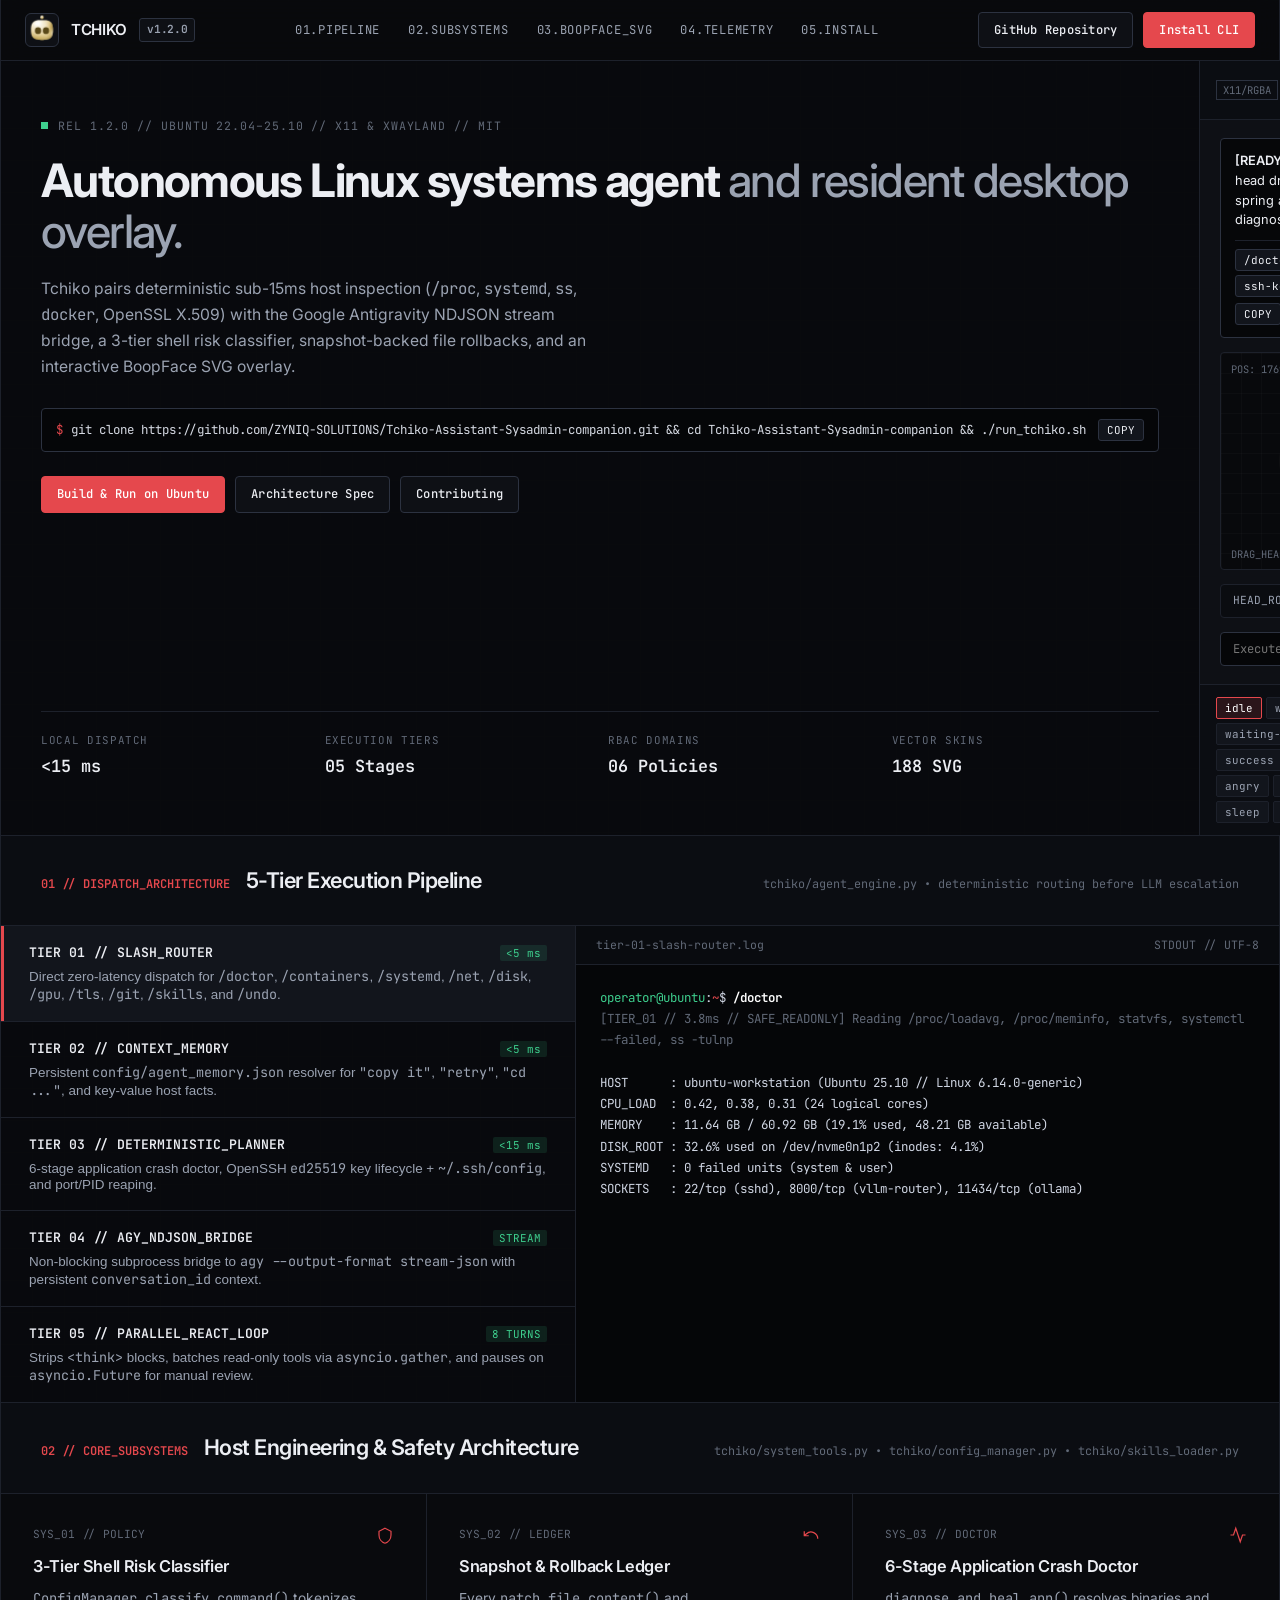
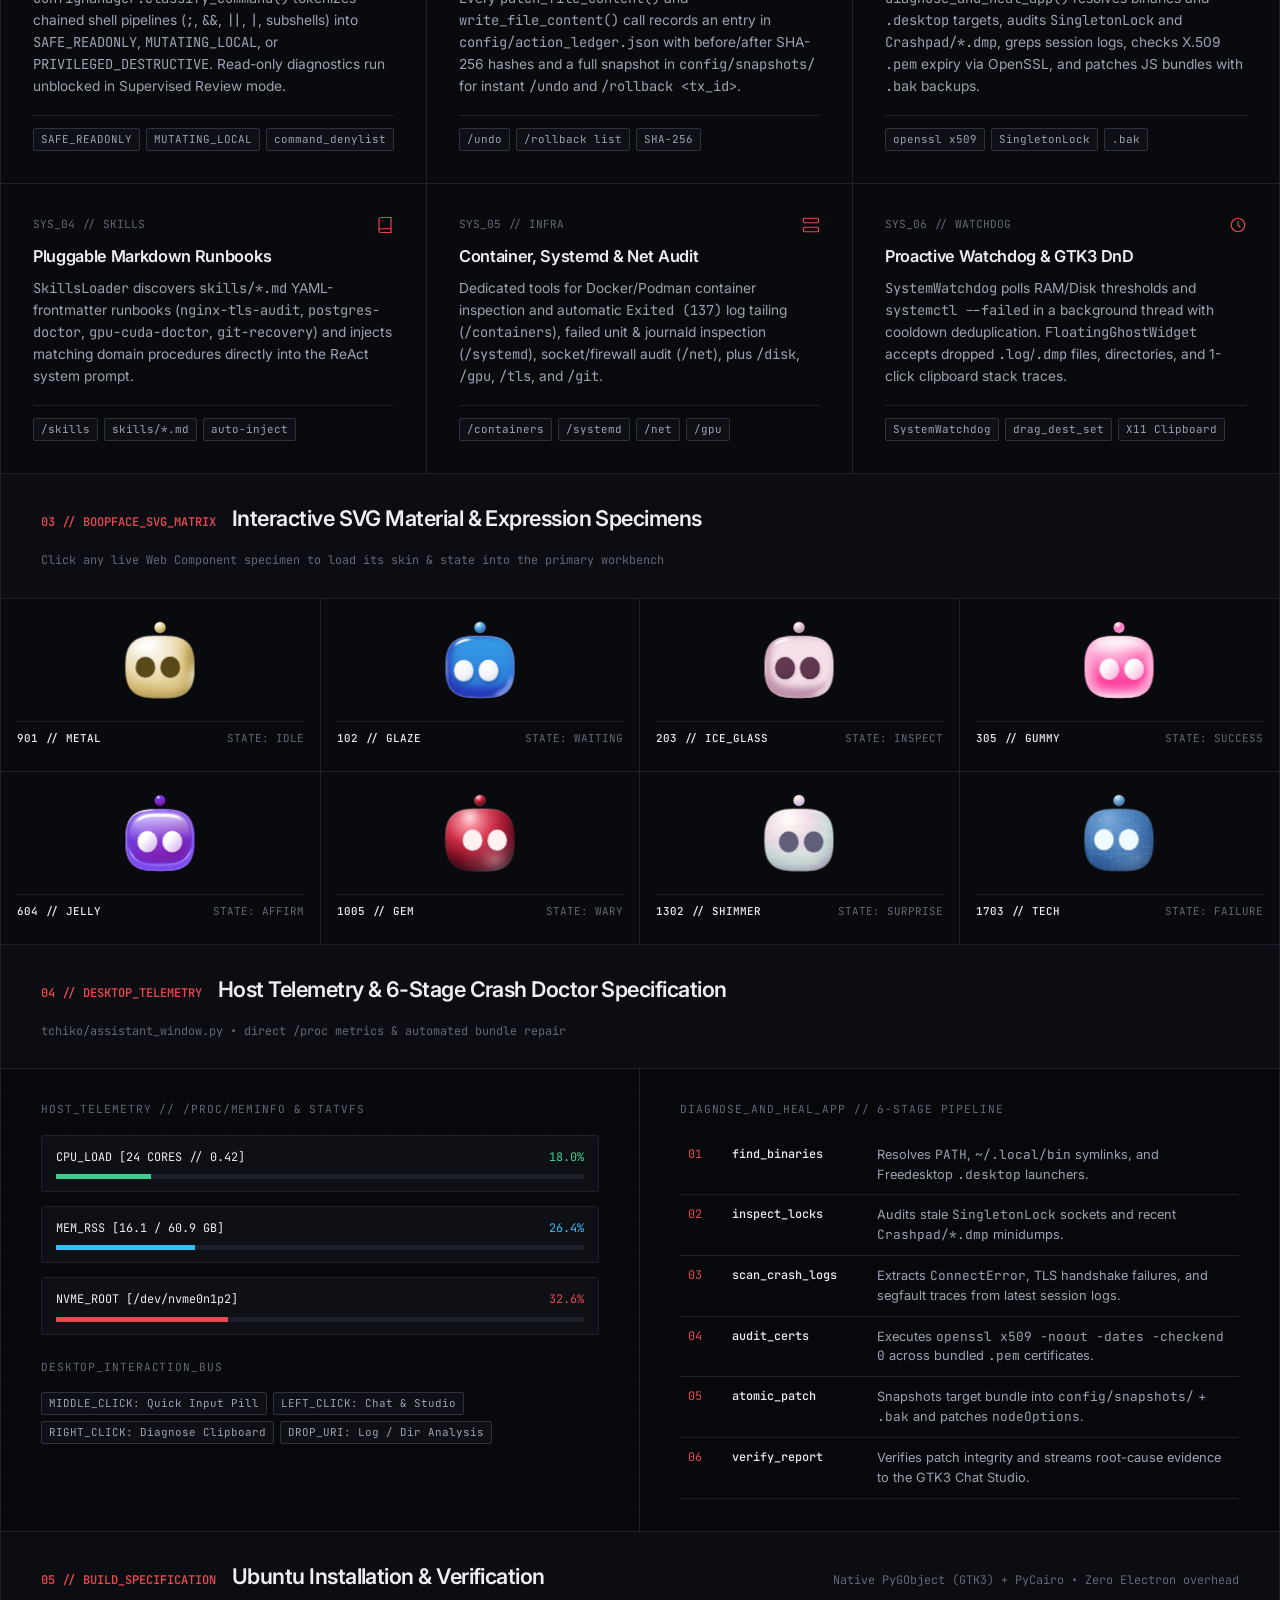
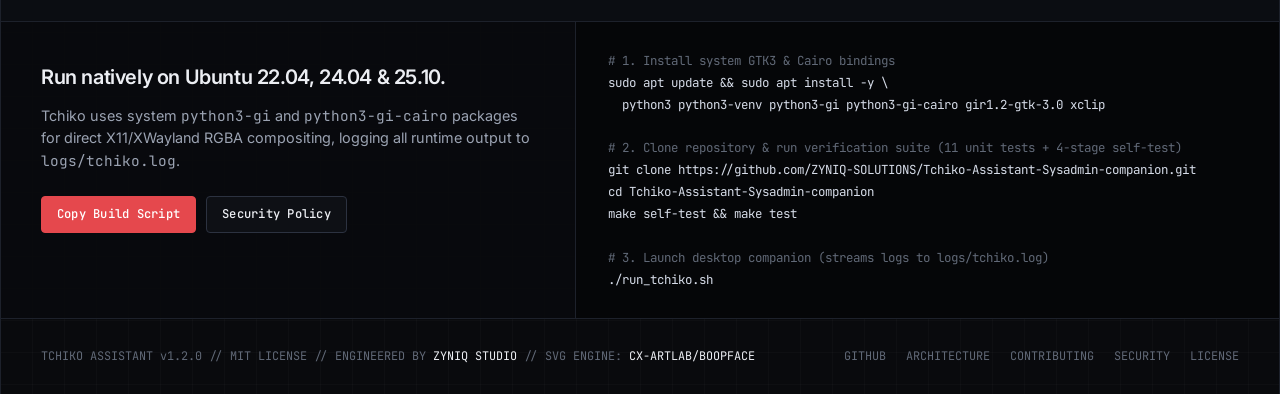
==== landing/index.html @ 4840832d "style(landing): redesign landing page into zero-slop architectural blueprint" ====
<!DOCTYPE html>
<html lang="en">
<head>
  <meta charset="UTF-8" />
  <meta name="viewport" content="width=device-width, initial-scale=1.0" />
  <title>Tchiko Assistant — Autonomous Linux Systems Agent &amp; Desktop Companion</title>
  <meta name="description" content="Open-source Ubuntu systems engineering agent, 5-tier execution engine, 6-step crash doctor, and interactive BoopFace SVG desktop overlay." />
  <meta property="og:title" content="Tchiko Assistant — Linux Systems Agent &amp; Desktop Companion" />
  <meta property="og:description" content="5-Tier dispatch engine, AST shell risk classifier, snapshot rollback ledger, pluggable skills, and 188-skin BoopFace SVG overlay for Ubuntu Linux." />
  <meta property="og:type" content="website" />
  <meta name="theme-color" content="#090a0d" />
  <link rel="icon" type="image/svg+xml" href="assets/tchiko-logo.svg" />
  <link rel="preconnect" href="https://fonts.googleapis.com">
  <link rel="preconnect" href="https://fonts.gstatic.com" crossorigin>
  <link href="https://fonts.googleapis.com/css2?family=Inter:wght@400;500;600;700&family=JetBrains+Mono:wght@400;500;600&display=swap" rel="stylesheet">
  <style>
    :root {
      --bg: #090a0d;
      --panel: #0e1015;
      --panel-alt: #12151c;
      --panel-hover: #161a23;
      --line: #1d212b;
      --line-strong: #2c3240;
      --text: #eceef3;
      --text-dim: #9ba3b2;
      --text-muted: #616977;
      --crimson: #e5484d;
      --crimson-dim: rgba(229, 72, 77, 0.14);
      --green: #3ecf8e;
      --green-dim: rgba(62, 207, 142, 0.12);
      --amber: #f5a524;
      --blue: #38bdf8;
      --sans: 'Inter', -apple-system, BlinkMacSystemFont, 'Segoe UI', sans-serif;
      --mono: 'JetBrains Mono', ui-monospace, SFMono-Regular, Menlo, monospace;
    }

    *, *::before, *::after {
      box-sizing: border-box;
      margin: 0;
      padding: 0;
    }

    html {
      scroll-behavior: smooth;
      background: var(--bg);
      color: var(--text);
      font-family: var(--sans);
      font-size: 16px;
      -webkit-font-smoothing: antialiased;
      -moz-osx-font-smoothing: grayscale;
    }

    body {
      background: var(--bg);
      color: var(--text);
      line-height: 1.55;
      overflow-x: hidden;
      background-image:
        linear-gradient(to right, rgba(255, 255, 255, 0.018) 1px, transparent 1px),
        linear-gradient(to bottom, rgba(255, 255, 255, 0.018) 1px, transparent 1px);
      background-size: 32px 32px;
    }

    a {
      color: inherit;
      text-decoration: none;
    }

    code, pre, .mono {
      font-family: var(--mono);
      font-variant-numeric: tabular-nums;
    }

    /* ── ARCHITECTURAL SHELL ────────────────────────────────────────────── */
    .shell {
      max-width: 1280px;
      margin: 0 auto;
      border-left: 1px solid var(--line);
      border-right: 1px solid var(--line);
      background: rgba(9, 10, 13, 0.88);
    }

    /* ── TOP STATUS & NAVBAR ────────────────────────────────────────────── */
    .topbar {
      position: sticky;
      top: 0;
      z-index: 100;
      background: rgba(9, 10, 13, 0.92);
      backdrop-filter: blur(12px);
      border-bottom: 1px solid var(--line);
    }

    .topbar-inner {
      max-width: 1280px;
      margin: 0 auto;
      height: 60px;
      padding: 0 24px;
      display: flex;
      align-items: center;
      justify-content: space-between;
      border-left: 1px solid var(--line);
      border-right: 1px solid var(--line);
    }

    .brand {
      display: flex;
      align-items: center;
      gap: 12px;
      font-weight: 600;
      font-size: 0.95rem;
      letter-spacing: -0.02em;
    }

    .brand-boop {
      width: 34px;
      height: 34px;
      display: flex;
      align-items: center;
      justify-content: center;
      border: 1px solid var(--line-strong);
      border-radius: 6px;
      background: var(--panel);
    }

    .version-chip {
      font-family: var(--mono);
      font-size: 0.7rem;
      color: var(--text-dim);
      border: 1px solid var(--line-strong);
      background: var(--panel);
      padding: 2px 7px;
      border-radius: 3px;
    }

    .nav-links {
      display: flex;
      align-items: center;
      gap: 28px;
      font-family: var(--mono);
      font-size: 0.76rem;
      color: var(--text-dim);
      text-transform: uppercase;
      letter-spacing: 0.06em;
    }

    .nav-links a:hover {
      color: var(--text);
    }

    .nav-cta {
      display: flex;
      align-items: center;
      gap: 10px;
    }

    .btn {
      display: inline-flex;
      align-items: center;
      justify-content: center;
      gap: 8px;
      padding: 8px 15px;
      border-radius: 4px;
      font-family: var(--mono);
      font-size: 0.76rem;
      font-weight: 500;
      letter-spacing: 0.02em;
      cursor: pointer;
      border: 1px solid var(--line-strong);
      background: var(--panel);
      color: var(--text);
      transition: border-color 0.15s ease, background 0.15s ease;
    }

    .btn:hover {
      background: var(--panel-hover);
      border-color: var(--text-muted);
    }

    .btn-accent {
      background: var(--crimson);
      border-color: var(--crimson);
      color: #ffffff;
    }

    .btn-accent:hover {
      background: #d13d42;
      border-color: #ef5a5f;
    }

    /* ── HERO SPLIT ─────────────────────────────────────────────────────── */
    .hero-split {
      display: grid;
      grid-template-columns: 1.08fr 0.92fr;
      border-bottom: 1px solid var(--line);
    }

    .hero-left {
      padding: 56px 40px;
      border-right: 1px solid var(--line);
      display: flex;
      flex-direction: column;
      justify-content: space-between;
    }

    .meta-line {
      font-family: var(--mono);
      font-size: 0.72rem;
      color: var(--text-muted);
      letter-spacing: 0.08em;
      text-transform: uppercase;
      margin-bottom: 20px;
      display: flex;
      align-items: center;
      gap: 10px;
    }

    .status-dot {
      width: 7px;
      height: 7px;
      background: var(--green);
      display: inline-block;
    }

    .hero-left h1 {
      font-size: clamp(2.1rem, 3.6vw, 3.1rem);
      font-weight: 700;
      line-height: 1.1;
      letter-spacing: -0.035em;
      margin-bottom: 20px;
      color: var(--text);
    }

    .hero-left h1 span {
      color: var(--text-dim);
      font-weight: 500;
    }

    .hero-lead {
      font-size: 0.98rem;
      color: var(--text-dim);
      max-width: 560px;
      line-height: 1.65;
      margin-bottom: 28px;
    }

    .hero-cli-bar {
      display: flex;
      align-items: center;
      justify-content: space-between;
      gap: 12px;
      background: #050608;
      border: 1px solid var(--line-strong);
      border-radius: 4px;
      padding: 10px 14px;
      font-family: var(--mono);
      font-size: 0.78rem;
      color: var(--text);
      margin-bottom: 24px;
    }

    .hero-cli-bar code {
      overflow-x: auto;
      white-space: nowrap;
      color: #d5d9e2;
    }

    .hero-cli-bar .prompt-sign {
      color: var(--crimson);
      margin-right: 8px;
      user-select: none;
    }

    .hero-actions {
      display: flex;
      flex-wrap: wrap;
      gap: 10px;
      margin-bottom: 40px;
    }

    .metrics-strip {
      display: grid;
      grid-template-columns: repeat(4, 1fr);
      border-top: 1px solid var(--line);
      padding-top: 20px;
      gap: 16px;
    }

    .metric-cell small {
      display: block;
      font-family: var(--mono);
      font-size: 0.68rem;
      color: var(--text-muted);
      text-transform: uppercase;
      letter-spacing: 0.06em;
      margin-bottom: 4px;
    }

    .metric-cell strong {
      font-family: var(--mono);
      font-size: 1.05rem;
      font-weight: 600;
      color: var(--text);
    }

    /* ── RIGHT WORKBENCH: BOOPFACE INSTRUMENT ───────────────────────────── */
    .hero-right {
      background: var(--panel);
      display: flex;
      flex-direction: column;
      justify-content: space-between;
    }

    .inst-header {
      display: flex;
      align-items: center;
      justify-content: space-between;
      padding: 11px 16px;
      border-bottom: 1px solid var(--line);
      background: #0b0d12;
      font-family: var(--mono);
      font-size: 0.72rem;
      color: var(--text-dim);
    }

    .inst-header-left {
      display: flex;
      align-items: center;
      gap: 10px;
    }

    .x11-tag {
      padding: 1px 6px;
      border: 1px solid var(--line-strong);
      color: var(--text-muted);
      font-size: 0.66rem;
    }

    .inst-controls-top {
      display: flex;
      gap: 6px;
    }

    .inst-btn {
      font-family: var(--mono);
      font-size: 0.68rem;
      padding: 3px 8px;
      background: var(--panel-alt);
      border: 1px solid var(--line-strong);
      color: var(--text);
      cursor: pointer;
      border-radius: 3px;
    }

    .inst-btn:hover {
      border-color: var(--crimson);
    }

    .workbench-body {
      padding: 18px 20px;
      display: flex;
      flex-direction: column;
      gap: 14px;
    }

    .telemetry-readout {
      background: #060709;
      border: 1px solid var(--line-strong);
      border-radius: 4px;
      padding: 12px 14px;
      font-size: 0.8rem;
      min-height: 76px;
      display: flex;
      flex-direction: column;
      justify-content: space-between;
      gap: 10px;
    }

    .telemetry-readout b {
      color: var(--text);
      font-weight: 600;
    }

    .telemetry-readout code {
      font-size: 0.74rem;
      color: var(--crimson);
      background: rgba(229, 72, 77, 0.1);
      padding: 1px 5px;
      border-radius: 2px;
    }

    .readout-toolbar {
      display: flex;
      flex-wrap: wrap;
      justify-content: space-between;
      align-items: center;
      gap: 6px;
      border-top: 1px solid var(--line);
      padding-top: 8px;
    }

    .readout-presets {
      display: flex;
      flex-wrap: wrap;
      gap: 4px;
    }

    .boop-viewport {
      position: relative;
      height: 218px;
      display: flex;
      flex-direction: column;
      align-items: center;
      justify-content: center;
      border: 1px solid var(--line);
      background:
        linear-gradient(to right, rgba(255,255,255,0.02) 1px, transparent 1px),
        linear-gradient(to bottom, rgba(255,255,255,0.02) 1px, transparent 1px),
        #08090c;
      background-size: 20px 20px;
      border-radius: 4px;
    }

    .viewport-coords {
      position: absolute;
      top: 8px;
      left: 10px;
      font-family: var(--mono);
      font-size: 0.65rem;
      color: var(--text-muted);
    }

    .viewport-hint {
      position: absolute;
      bottom: 7px;
      right: 10px;
      font-family: var(--mono);
      font-size: 0.65rem;
      color: var(--text-muted);
    }

    .param-bar {
      display: grid;
      grid-template-columns: auto 1fr auto;
      align-items: center;
      gap: 12px;
      padding: 7px 12px;
      border: 1px solid var(--line);
      background: #0a0c10;
      border-radius: 4px;
      font-family: var(--mono);
      font-size: 0.7rem;
      color: var(--text-dim);
    }

    .param-bar input[type="range"] {
      width: 100%;
      accent-color: var(--crimson);
      cursor: pointer;
    }

    .prompt-bus {
      display: flex;
      gap: 6px;
    }

    .prompt-bus input {
      flex: 1;
      background: #050608;
      border: 1px solid var(--line-strong);
      border-radius: 4px;
      padding: 8px 12px;
      color: var(--text);
      font-family: var(--mono);
      font-size: 0.76rem;
      outline: none;
    }

    .prompt-bus input:focus {
      border-color: var(--crimson);
    }

    .state-matrix {
      display: flex;
      flex-wrap: wrap;
      gap: 4px;
      padding: 12px 16px;
      border-top: 1px solid var(--line);
      background: #0b0d12;
    }

    .emo-chip {
      font-family: var(--mono);
      font-size: 0.68rem;
      padding: 3px 8px;
      border-radius: 2px;
      background: var(--panel-alt);
      border: 1px solid var(--line);
      color: var(--text-dim);
      cursor: pointer;
    }

    .emo-chip:hover {
      color: var(--text);
      border-color: var(--line-strong);
    }

    .emo-chip.active {
      background: var(--crimson-dim);
      border-color: var(--crimson);
      color: #ffffff;
    }

    /* ── SECTION HEADERS ────────────────────────────────────────────────── */
    .sec-bar {
      display: flex;
      align-items: baseline;
      justify-content: space-between;
      flex-wrap: wrap;
      gap: 16px;
      padding: 28px 40px;
      border-bottom: 1px solid var(--line);
      background: #0b0d12;
    }

    .sec-bar-left {
      display: flex;
      align-items: baseline;
      gap: 16px;
    }

    .sec-index {
      font-family: var(--mono);
      font-size: 0.75rem;
      color: var(--crimson);
      font-weight: 600;
    }

    .sec-bar h2 {
      font-size: 1.35rem;
      font-weight: 600;
      letter-spacing: -0.025em;
    }

    .sec-bar p {
      font-family: var(--mono);
      font-size: 0.74rem;
      color: var(--text-muted);
    }

    /* ── SECTION 01: 5-TIER PIPELINE & REPL ─────────────────────────────── */
    .pipeline-grid {
      display: grid;
      grid-template-columns: 0.9fr 1.1fr;
      border-bottom: 1px solid var(--line);
    }

    .tier-selector {
      border-right: 1px solid var(--line);
      display: flex;
      flex-direction: column;
    }

    .tier-row {
      text-align: left;
      background: transparent;
      border: none;
      border-bottom: 1px solid var(--line);
      padding: 18px 28px;
      cursor: pointer;
      color: var(--text);
      transition: background 0.15s ease;
    }

    .tier-row:last-child {
      border-bottom: none;
    }

    .tier-row:hover {
      background: var(--panel);
    }

    .tier-row.active {
      background: var(--panel-alt);
      box-shadow: inset 3px 0 0 var(--crimson);
    }

    .tier-row-head {
      display: flex;
      align-items: center;
      justify-content: space-between;
      margin-bottom: 6px;
    }

    .tier-row-head strong {
      font-family: var(--mono);
      font-size: 0.82rem;
      font-weight: 600;
    }

    .latency-tag {
      font-family: var(--mono);
      font-size: 0.68rem;
      color: var(--green);
      background: var(--green-dim);
      padding: 1px 6px;
      border-radius: 2px;
    }

    .tier-row p {
      font-size: 0.84rem;
      color: var(--text-dim);
    }

    .repl-pane {
      background: #050608;
      display: flex;
      flex-direction: column;
    }

    .repl-header {
      display: flex;
      align-items: center;
      justify-content: space-between;
      padding: 10px 20px;
      border-bottom: 1px solid var(--line);
      font-family: var(--mono);
      font-size: 0.72rem;
      color: var(--text-muted);
      background: #090b0f;
    }

    .repl-tabs {
      display: flex;
      flex-wrap: wrap;
      gap: 4px;
      padding: 10px 20px;
      border-bottom: 1px solid var(--line);
      background: #07090c;
    }

    .repl-body {
      padding: 22px 24px;
      font-family: var(--mono);
      font-size: 0.78rem;
      line-height: 1.7;
      color: #cfd5e2;
      white-space: pre-wrap;
      overflow-x: auto;
      flex: 1;
    }

    .t-prompt { color: var(--green); }
    .t-cmd { color: #ffffff; font-weight: 600; }
    .t-accent { color: var(--crimson); }
    .t-muted { color: var(--text-muted); }

    /* ── SECTION 02: ARCHITECTURAL SUBSYSTEMS GRID ──────────────────────── */
    .spec-grid {
      display: grid;
      grid-template-columns: repeat(3, 1fr);
      border-bottom: 1px solid var(--line);
    }

    .spec-cell {
      padding: 32px;
      border-right: 1px solid var(--line);
      border-bottom: 1px solid var(--line);
      background: var(--bg);
      display: flex;
      flex-direction: column;
      justify-content: space-between;
      gap: 18px;
    }

    .spec-cell:nth-child(3n) {
      border-right: none;
    }

    .spec-cell:nth-last-child(-n+3) {
      border-bottom: none;
    }

    .spec-cell-top {
      display: flex;
      align-items: center;
      justify-content: space-between;
      font-family: var(--mono);
      font-size: 0.7rem;
      color: var(--text-muted);
    }

    .spec-cell-top svg {
      width: 18px;
      height: 18px;
      stroke: var(--crimson);
      fill: none;
      stroke-width: 1.6;
    }

    .spec-cell h3 {
      font-size: 1.02rem;
      font-weight: 600;
      letter-spacing: -0.02em;
      margin: 10px 0 8px;
      color: var(--text);
    }

    .spec-cell p {
      font-size: 0.86rem;
      color: var(--text-dim);
      line-height: 1.6;
    }

    .spec-meta {
      display: flex;
      flex-wrap: wrap;
      gap: 6px;
      padding-top: 12px;
      border-top: 1px solid var(--line);
    }

    .code-tag {
      font-family: var(--mono);
      font-size: 0.68rem;
      padding: 2px 7px;
      background: var(--panel);
      border: 1px solid var(--line-strong);
      color: var(--text-dim);
      border-radius: 2px;
    }

    /* ── SECTION 03: BOOPFACE SPECIMEN MATRIX ───────────────────────────── */
    .specimen-grid {
      display: grid;
      grid-template-columns: repeat(4, 1fr);
      border-bottom: 1px solid var(--line);
    }

    .specimen-cell {
      padding: 24px 16px;
      border-right: 1px solid var(--line);
      border-bottom: 1px solid var(--line);
      display: flex;
      flex-direction: column;
      align-items: center;
      gap: 10px;
      cursor: pointer;
      background: var(--bg);
      transition: background 0.15s ease;
    }

    .specimen-cell:nth-child(4n) {
      border-right: none;
    }

    .specimen-cell:nth-last-child(-n+4) {
      border-bottom: none;
    }

    .specimen-cell:hover {
      background: var(--panel);
    }

    .specimen-meta {
      width: 100%;
      display: flex;
      justify-content: space-between;
      font-family: var(--mono);
      font-size: 0.68rem;
      color: var(--text-muted);
      border-top: 1px solid var(--line);
      padding-top: 8px;
    }

    .specimen-meta strong {
      color: var(--text);
      font-weight: 500;
    }

    /* ── SECTION 04: GTK3 STUDIO & 6-STAGE CRASH DOCTOR ─────────────────── */
    .studio-split {
      display: grid;
      grid-template-columns: 1fr 1fr;
      border-bottom: 1px solid var(--line);
    }

    .studio-pane {
      padding: 32px 40px;
      border-right: 1px solid var(--line);
    }

    .studio-pane:last-child {
      border-right: none;
      background: #07080b;
    }

    .pane-label {
      font-family: var(--mono);
      font-size: 0.7rem;
      text-transform: uppercase;
      letter-spacing: 0.08em;
      color: var(--text-muted);
      margin-bottom: 16px;
      display: block;
    }

    .telemetry-bars {
      display: flex;
      flex-direction: column;
      gap: 14px;
      margin-bottom: 24px;
    }

    .t-bar-row {
      background: var(--panel);
      border: 1px solid var(--line);
      padding: 12px 14px;
      border-radius: 3px;
    }

    .t-bar-head {
      display: flex;
      justify-content: space-between;
      font-family: var(--mono);
      font-size: 0.74rem;
      margin-bottom: 8px;
    }

    .t-bar-track {
      height: 5px;
      background: #1a1e28;
      overflow: hidden;
    }

    .t-bar-fill {
      height: 100%;
    }

    .doctor-table {
      width: 100%;
      border-collapse: collapse;
      font-family: var(--mono);
      font-size: 0.74rem;
    }

    .doctor-table tr {
      border-bottom: 1px solid var(--line);
    }

    .doctor-table td {
      padding: 10px 8px;
      vertical-align: top;
    }

    .doctor-table td:first-child {
      color: var(--crimson);
      width: 44px;
    }

    .doctor-table td:nth-child(2) {
      color: var(--text);
      font-weight: 500;
      width: 145px;
    }

    .doctor-table td:nth-child(3) {
      color: var(--text-dim);
      font-family: var(--sans);
      font-size: 0.8rem;
    }

    /* ── SECTION 05: BUILD & DEPLOYMENT ─────────────────────────────────── */
    .deploy-split {
      display: grid;
      grid-template-columns: 0.9fr 1.1fr;
      border-bottom: 1px solid var(--line);
    }

    .deploy-info {
      padding: 40px;
      border-right: 1px solid var(--line);
    }

    .deploy-info h3 {
      font-size: 1.25rem;
      font-weight: 600;
      letter-spacing: -0.02em;
      margin-bottom: 12px;
    }

    .deploy-info p {
      font-size: 0.9rem;
      color: var(--text-dim);
      margin-bottom: 24px;
    }

    .deploy-code {
      background: #050608;
      padding: 28px 32px;
      font-family: var(--mono);
      font-size: 0.78rem;
      line-height: 1.75;
      color: #d6dce8;
      overflow-x: auto;
    }

    /* ── FOOTER ─────────────────────────────────────────────────────────── */
    footer {
      max-width: 1280px;
      margin: 0 auto;
      padding: 28px 40px;
      border-left: 1px solid var(--line);
      border-right: 1px solid var(--line);
      display: flex;
      flex-wrap: wrap;
      align-items: center;
      justify-content: space-between;
      gap: 16px;
      font-family: var(--mono);
      font-size: 0.74rem;
      color: var(--text-muted);
    }

    .footer-links {
      display: flex;
      flex-wrap: wrap;
      gap: 20px;
    }

    .footer-links a:hover {
      color: var(--text);
    }

    @media (max-width: 980px) {
      .hero-split,
      .pipeline-grid,
      .studio-split,
      .deploy-split {
        grid-template-columns: 1fr;
      }
      .hero-left,
      .tier-selector,
      .studio-pane,
      .deploy-info {
        border-right: none;
        border-bottom: 1px solid var(--line);
      }
      .spec-grid {
        grid-template-columns: 1fr;
      }
      .spec-cell {
        border-right: none;
      }
      .specimen-grid {
        grid-template-columns: repeat(2, 1fr);
      }
      .nav-links {
        display: none;
      }
    }
  </style>
</head>
<body>
  <!-- TOPBAR -->
  <header class="topbar">
    <div class="topbar-inner">
      <a href="#top" class="brand">
        <span class="brand-boop">
          <boop-face size="28" color="#131620" skin="901" motion="reduce" press-squeeze="false" antenna-drag="false"></boop-face>
        </span>
        <span>TCHIKO</span>
        <span class="version-chip">v1.2.0</span>
      </a>

      <nav class="nav-links" aria-label="Primary">
        <a href="#pipeline">01.Pipeline</a>
        <a href="#subsystems">02.Subsystems</a>
        <a href="#specimens">03.BoopFace_SVG</a>
        <a href="#studio">04.Telemetry</a>
        <a href="#deploy">05.Install</a>
      </nav>

      <div class="nav-cta">
        <a href="https://github.com/ZYNIQ-SOLUTIONS/Tchiko-Assistant-Sysadmin-companion" target="_blank" rel="noopener noreferrer" class="btn">
          GitHub Repository
        </a>
        <a href="#deploy" class="btn btn-accent">Install CLI</a>
      </div>
    </div>
  </header>

  <main class="shell" id="top">
    <!-- HERO -->
    <section class="hero-split">
      <div class="hero-left">
        <div>
          <div class="meta-line">
            <span class="status-dot"></span>
            <span>REL 1.2.0 // UBUNTU 22.04–25.10 // X11 &amp; XWAYLAND // MIT</span>
          </div>

          <h1>
            Autonomous Linux systems agent <span>and resident desktop overlay.</span>
          </h1>

          <p class="hero-lead">
            Tchiko pairs deterministic sub-15ms host inspection (<code>/proc</code>, <code>systemd</code>, <code>ss</code>, <code>docker</code>, OpenSSL X.509) with the Google Antigravity NDJSON stream bridge, a 3-tier shell risk classifier, snapshot-backed file rollbacks, and an interactive BoopFace SVG overlay.
          </p>

          <div class="hero-cli-bar">
            <code><span class="prompt-sign">$</span>git clone https://github.com/ZYNIQ-SOLUTIONS/Tchiko-Assistant-Sysadmin-companion.git &amp;&amp; cd Tchiko-Assistant-Sysadmin-companion &amp;&amp; ./run_tchiko.sh</code>
            <button type="button" class="inst-btn" onclick="copyCli(this)">COPY</button>
          </div>

          <div class="hero-actions">
            <a href="#deploy" class="btn btn-accent">Build &amp; Run on Ubuntu</a>
            <a href="https://github.com/ZYNIQ-SOLUTIONS/Tchiko-Assistant-Sysadmin-companion/blob/main/docs/ARCHITECTURE.md" target="_blank" rel="noopener noreferrer" class="btn">
              Architecture Spec
            </a>
            <a href="https://github.com/ZYNIQ-SOLUTIONS/Tchiko-Assistant-Sysadmin-companion/blob/main/CONTRIBUTING.md" target="_blank" rel="noopener noreferrer" class="btn">
              Contributing
            </a>
          </div>
        </div>

        <div class="metrics-strip">
          <div class="metric-cell">
            <small>Local Dispatch</small>
            <strong>&lt;15 ms</strong>
          </div>
          <div class="metric-cell">
            <small>Execution Tiers</small>
            <strong>05 Stages</strong>
          </div>
          <div class="metric-cell">
            <small>RBAC Domains</small>
            <strong>06 Policies</strong>
          </div>
          <div class="metric-cell">
            <small>Vector Skins</small>
            <strong>188 SVG</strong>
          </div>
        </div>
      </div>

      <!-- INTERACTIVE BOOPFACE WORKBENCH -->
      <div class="hero-right" id="stage-board">
        <div class="inst-header">
          <div class="inst-header-left">
            <span class="x11-tag">X11/RGBA</span>
            <span id="skin-label">SKIN: 901 [METAL]</span>
          </div>
          <div class="inst-controls-top">
            <button type="button" class="inst-btn" onclick="cycleSkin()">NEXT_SKIN</button>
            <button type="button" class="inst-btn" onclick="randomSkin()">RND [188]</button>
          </div>
        </div>

        <div class="workbench-body">
          <div class="telemetry-readout" aria-live="polite">
            <div id="bubble-text">
              <b>[READY]</b> Pointer-tracking eyes, elastic head drag, center press-squeeze, and spring antenna active. Select a diagnostic preset below.
            </div>
            <div class="readout-toolbar">
              <div class="readout-presets">
                <button type="button" class="inst-btn" onclick="simulatePrompt('sysinfo')">/doctor</button>
                <button type="button" class="inst-btn" onclick="simulatePrompt('containers')">/containers</button>
                <button type="button" class="inst-btn" onclick="simulatePrompt('skills')">/skills</button>
                <button type="button" class="inst-btn" onclick="simulatePrompt('ssh')">ssh-keygen</button>
                <button type="button" class="inst-btn" onclick="simulatePrompt('blocked')">rm -rf [DENY]</button>
              </div>
              <div class="readout-presets">
                <button type="button" class="inst-btn" id="copy-btn" onclick="copyBubble()">COPY</button>
                <button type="button" class="inst-btn" onclick="resetBubble()">CLR</button>
              </div>
            </div>
          </div>

          <div class="boop-viewport">
            <span class="viewport-coords">POS: 1769,488 // 28.0 FPS</span>
            <boop-face
              id="tchiko-boop"
              size="185"
              color="#131620"
              skin="901"
              auto-sleep="45000"
              wake-on="activity"
              motion="full">
              <img src="assets/tchiko-logo.svg" alt="Tchiko BoopFace Avatar" style="width:185px;height:185px;display:block;" />
            </boop-face>
            <span class="viewport-hint">DRAG_HEAD // HOLD_SQUEEZE // PULL_ANTENNA</span>
          </div>

          <div class="param-bar">
            <span>HEAD_ROUNDNESS</span>
            <input type="range" id="roundness-slider" min="0" max="100" value="50" aria-label="Head Roundness" />
            <span id="roundness-val">050</span>
          </div>

          <div class="prompt-bus" id="quick-pill">
            <input
              type="text"
              id="quick-entry"
              placeholder="Execute slash command or prompt (e.g. /doctor, /containers, /skills)..."
              aria-label="Prompt input"
            />
            <button type="button" class="btn btn-accent" onclick="sendQuickPrompt()">EXEC</button>
          </div>
        </div>

        <div class="state-matrix" role="group" aria-label="BoopFace state triggers">
          <button type="button" class="emo-chip active" data-emo="idle" onclick="setBoopAction('idle', this)">idle</button>
          <button type="button" class="emo-chip" data-emo="waiting-spin" onclick="setBoopAction('waiting-spin', this)">waiting-spin</button>
          <button type="button" class="emo-chip" data-emo="waiting-wrap" onclick="setBoopAction('waiting-wrap', this)">waiting-wrap</button>
          <button type="button" class="emo-chip" data-emo="waiting-wave" onclick="setBoopAction('waiting-wave', this)">waiting-wave</button>
          <button type="button" class="emo-chip" data-emo="input" onclick="setBoopAction('input', this)">input</button>
          <button type="button" class="emo-chip" data-emo="affirm" onclick="setBoopAction('affirm', this)">affirm</button>
          <button type="button" class="emo-chip" data-emo="success" onclick="setBoopAction('success', this)">success</button>
          <button type="button" class="emo-chip" data-emo="failure" onclick="setBoopAction('failure', this)">failure</button>
          <button type="button" class="emo-chip" data-emo="wary" onclick="setBoopAction('wary', this)">wary</button>
          <button type="button" class="emo-chip" data-emo="inspect" onclick="setBoopAction('inspect', this)">inspect</button>
          <button type="button" class="emo-chip" data-emo="angry" onclick="setBoopAction('angry', this)">angry</button>
          <button type="button" class="emo-chip" data-emo="refuse" onclick="setBoopAction('refuse', this)">refuse</button>
          <button type="button" class="emo-chip" data-emo="surprise" onclick="setBoopAction('surprise', this)">surprise</button>
          <button type="button" class="emo-chip" data-emo="random" onclick="setBoopAction('random', this)">random</button>
          <button type="button" class="emo-chip" data-emo="sleep" onclick="setBoopAction('sleep', this)">sleep</button>
          <button type="button" class="emo-chip" data-emo="wake" onclick="setBoopAction('wake', this)">wake</button>
        </div>
      </div>
    </section>

    <!-- SECTION 01: 5-TIER EXECUTION PIPELINE -->
    <div class="sec-bar" id="pipeline">
      <div class="sec-bar-left">
        <span class="sec-index">01 // DISPATCH_ARCHITECTURE</span>
        <h2>5-Tier Execution Pipeline</h2>
      </div>
      <p>tchiko/agent_engine.py • deterministic routing before LLM escalation</p>
    </div>

    <section class="pipeline-grid">
      <div class="tier-selector" role="tablist" aria-label="Execution tiers">
        <button type="button" class="tier-row active" onclick="selectTier(this, 'tier1')">
          <div class="tier-row-head">
            <strong>TIER 01 // SLASH_ROUTER</strong>
            <span class="latency-tag">&lt;5 ms</span>
          </div>
          <p>Direct zero-latency dispatch for <code>/doctor</code>, <code>/containers</code>, <code>/systemd</code>, <code>/net</code>, <code>/disk</code>, <code>/gpu</code>, <code>/tls</code>, <code>/git</code>, <code>/skills</code>, and <code>/undo</code>.</p>
        </button>

        <button type="button" class="tier-row" onclick="selectTier(this, 'tier2')">
          <div class="tier-row-head">
            <strong>TIER 02 // CONTEXT_MEMORY</strong>
            <span class="latency-tag">&lt;5 ms</span>
          </div>
          <p>Persistent <code>config/agent_memory.json</code> resolver for <code>"copy it"</code>, <code>"retry"</code>, <code>"cd ..."</code>, and key-value host facts.</p>
        </button>

        <button type="button" class="tier-row" onclick="selectTier(this, 'tier3')">
          <div class="tier-row-head">
            <strong>TIER 03 // DETERMINISTIC_PLANNER</strong>
            <span class="latency-tag">&lt;15 ms</span>
          </div>
          <p>6-stage application crash doctor, OpenSSH <code>ed25519</code> key lifecycle + <code>~/.ssh/config</code>, and port/PID reaping.</p>
        </button>

        <button type="button" class="tier-row" onclick="selectTier(this, 'tier4')">
          <div class="tier-row-head">
            <strong>TIER 04 // AGY_NDJSON_BRIDGE</strong>
            <span class="latency-tag">STREAM</span>
          </div>
          <p>Non-blocking subprocess bridge to <code>agy --output-format stream-json</code> with persistent <code>conversation_id</code> context.</p>
        </button>

        <button type="button" class="tier-row" onclick="selectTier(this, 'tier5')">
          <div class="tier-row-head">
            <strong>TIER 05 // PARALLEL_REACT_LOOP</strong>
            <span class="latency-tag">8 TURNS</span>
          </div>
          <p>Strips <code>&lt;think&gt;</code> blocks, batches read-only tools via <code>asyncio.gather</code>, and pauses on <code>asyncio.Future</code> for manual review.</p>
        </button>
      </div>

      <div class="repl-pane">
        <div class="repl-header">
          <span id="term-title">tier-01-slash-router.log</span>
          <span>STDOUT // UTF-8</span>
        </div>
        <div class="repl-body" id="term-output"></div>
      </div>
    </section>

    <!-- SECTION 02: SUBSYSTEM SPECIFICATIONS -->
    <div class="sec-bar" id="subsystems">
      <div class="sec-bar-left">
        <span class="sec-index">02 // CORE_SUBSYSTEMS</span>
        <h2>Host Engineering &amp; Safety Architecture</h2>
      </div>
      <p>tchiko/system_tools.py • tchiko/config_manager.py • tchiko/skills_loader.py</p>
    </div>

    <section class="spec-grid">
      <article class="spec-cell">
        <div>
          <div class="spec-cell-top">
            <span>SYS_01 // POLICY</span>
            <svg viewBox="0 0 24 24" aria-hidden="true"><path d="M12 3l8 4v5c0 5.25-3.4 9.74-8 11-4.6-1.26-8-5.75-8-11V7l8-4z"/></svg>
          </div>
          <h3>3-Tier Shell Risk Classifier</h3>
          <p>
            <code>ConfigManager.classify_command()</code> tokenizes chained shell pipelines (<code>;</code>, <code>&amp;&amp;</code>, <code>||</code>, <code>|</code>, subshells) into <code>SAFE_READONLY</code>, <code>MUTATING_LOCAL</code>, or <code>PRIVILEGED_DESTRUCTIVE</code>. Read-only diagnostics run unblocked in Supervised Review mode.
          </p>
        </div>
        <div class="spec-meta">
          <span class="code-tag">SAFE_READONLY</span>
          <span class="code-tag">MUTATING_LOCAL</span>
          <span class="code-tag">command_denylist</span>
        </div>
      </article>

      <article class="spec-cell">
        <div>
          <div class="spec-cell-top">
            <span>SYS_02 // LEDGER</span>
            <svg viewBox="0 0 24 24" aria-hidden="true"><path d="M3 7v6h6M21 17a9 9 0 00-15-6.7L3 13"/></svg>
          </div>
          <h3>Snapshot &amp; Rollback Ledger</h3>
          <p>
            Every <code>patch_file_content()</code> and <code>write_file_content()</code> call records an entry in <code>config/action_ledger.json</code> with before/after SHA-256 hashes and a full snapshot in <code>config/snapshots/</code> for instant <code>/undo</code> and <code>/rollback &lt;tx_id&gt;</code>.
          </p>
        </div>
        <div class="spec-meta">
          <span class="code-tag">/undo</span>
          <span class="code-tag">/rollback list</span>
          <span class="code-tag">SHA-256</span>
        </div>
      </article>

      <article class="spec-cell">
        <div>
          <div class="spec-cell-top">
            <span>SYS_03 // DOCTOR</span>
            <svg viewBox="0 0 24 24" aria-hidden="true"><path d="M22 12h-4l-3 9L9 3l-3 9H2"/></svg>
          </div>
          <h3>6-Stage Application Crash Doctor</h3>
          <p>
            <code>diagnose_and_heal_app()</code> resolves binaries and <code>.desktop</code> targets, audits <code>SingletonLock</code> and <code>Crashpad/*.dmp</code>, greps session logs, checks X.509 <code>.pem</code> expiry via OpenSSL, and patches JS bundles with <code>.bak</code> backups.
          </p>
        </div>
        <div class="spec-meta">
          <span class="code-tag">openssl x509</span>
          <span class="code-tag">SingletonLock</span>
          <span class="code-tag">.bak</span>
        </div>
      </article>

      <article class="spec-cell">
        <div>
          <div class="spec-cell-top">
            <span>SYS_04 // SKILLS</span>
            <svg viewBox="0 0 24 24" aria-hidden="true"><path d="M4 19.5A2.5 2.5 0 016.5 17H20M6.5 2H20v20H6.5A2.5 2.5 0 014 19.5v-15A2.5 2.5 0 016.5 2z"/></svg>
          </div>
          <h3>Pluggable Markdown Runbooks</h3>
          <p>
            <code>SkillsLoader</code> discovers <code>skills/*.md</code> YAML-frontmatter runbooks (<code>nginx-tls-audit</code>, <code>postgres-doctor</code>, <code>gpu-cuda-doctor</code>, <code>git-recovery</code>) and injects matching domain procedures directly into the ReAct system prompt.
          </p>
        </div>
        <div class="spec-meta">
          <span class="code-tag">/skills</span>
          <span class="code-tag">skills/*.md</span>
          <span class="code-tag">auto-inject</span>
        </div>
      </article>

      <article class="spec-cell">
        <div>
          <div class="spec-cell-top">
            <span>SYS_05 // INFRA</span>
            <svg viewBox="0 0 24 24" aria-hidden="true"><rect x="2" y="3" width="20" height="6" rx="1"/><rect x="2" y="15" width="20" height="6" rx="1"/><path d="M6 6h.01M6 18h.01"/></svg>
          </div>
          <h3>Container, Systemd &amp; Net Audit</h3>
          <p>
            Dedicated tools for Docker/Podman container inspection and automatic <code>Exited (137)</code> log tailing (<code>/containers</code>), failed unit &amp; journald inspection (<code>/systemd</code>), socket/firewall audit (<code>/net</code>), plus <code>/disk</code>, <code>/gpu</code>, <code>/tls</code>, and <code>/git</code>.
          </p>
        </div>
        <div class="spec-meta">
          <span class="code-tag">/containers</span>
          <span class="code-tag">/systemd</span>
          <span class="code-tag">/net</span>
          <span class="code-tag">/gpu</span>
        </div>
      </article>

      <article class="spec-cell">
        <div>
          <div class="spec-cell-top">
            <span>SYS_06 // WATCHDOG</span>
            <svg viewBox="0 0 24 24" aria-hidden="true"><circle cx="12" cy="12" r="9"/><path d="M12 7v5l3 3"/></svg>
          </div>
          <h3>Proactive Watchdog &amp; GTK3 DnD</h3>
          <p>
            <code>SystemWatchdog</code> polls RAM/Disk thresholds and <code>systemctl --failed</code> in a background thread with cooldown deduplication. <code>FloatingGhostWidget</code> accepts dropped <code>.log</code>/<code>.dmp</code> files, directories, and 1-click clipboard stack traces.
          </p>
        </div>
        <div class="spec-meta">
          <span class="code-tag">SystemWatchdog</span>
          <span class="code-tag">drag_dest_set</span>
          <span class="code-tag">X11 Clipboard</span>
        </div>
      </article>
    </section>

    <!-- SECTION 03: BOOPFACE SVG SPECIMEN MATRIX -->
    <div class="sec-bar" id="specimens">
      <div class="sec-bar-left">
        <span class="sec-index">03 // BOOPFACE_SVG_MATRIX</span>
        <h2>Interactive SVG Material &amp; Expression Specimens</h2>
      </div>
      <p>Click any live Web Component specimen to load its skin &amp; state into the primary workbench</p>
    </div>

    <section class="specimen-grid">
      <div class="specimen-cell" onclick="applyCard('901', 'idle')">
        <boop-face size="88" skin="901" color="#131620"></boop-face>
        <div class="specimen-meta"><strong>901 // METAL</strong><span>STATE: IDLE</span></div>
      </div>
      <div class="specimen-cell" onclick="applyCard('102', 'waiting-wave')">
        <boop-face size="88" skin="102" color="#131620"></boop-face>
        <div class="specimen-meta"><strong>102 // GLAZE</strong><span>STATE: WAITING</span></div>
      </div>
      <div class="specimen-cell" onclick="applyCard('203', 'inspect')">
        <boop-face size="88" skin="203" color="#131620"></boop-face>
        <div class="specimen-meta"><strong>203 // ICE_GLASS</strong><span>STATE: INSPECT</span></div>
      </div>
      <div class="specimen-cell" onclick="applyCard('305', 'success')">
        <boop-face size="88" skin="305" color="#131620"></boop-face>
        <div class="specimen-meta"><strong>305 // GUMMY</strong><span>STATE: SUCCESS</span></div>
      </div>
      <div class="specimen-cell" onclick="applyCard('604', 'affirm')">
        <boop-face size="88" skin="604" color="#131620"></boop-face>
        <div class="specimen-meta"><strong>604 // JELLY</strong><span>STATE: AFFIRM</span></div>
      </div>
      <div class="specimen-cell" onclick="applyCard('1005', 'wary')">
        <boop-face size="88" skin="1005" color="#131620"></boop-face>
        <div class="specimen-meta"><strong>1005 // GEM</strong><span>STATE: WARY</span></div>
      </div>
      <div class="specimen-cell" onclick="applyCard('1302', 'surprise')">
        <boop-face size="88" skin="1302" color="#131620"></boop-face>
        <div class="specimen-meta"><strong>1302 // SHIMMER</strong><span>STATE: SURPRISE</span></div>
      </div>
      <div class="specimen-cell" onclick="applyCard('1703', 'failure')">
        <boop-face size="88" skin="1703" color="#131620"></boop-face>
        <div class="specimen-meta"><strong>1703 // TECH</strong><span>STATE: FAILURE</span></div>
      </div>
    </section>

    <!-- SECTION 04: GTK3 STUDIO & CRASH DOCTOR PIPELINE -->
    <div class="sec-bar" id="studio">
      <div class="sec-bar-left">
        <span class="sec-index">04 // DESKTOP_TELEMETRY</span>
        <h2>Host Telemetry &amp; 6-Stage Crash Doctor Specification</h2>
      </div>
      <p>tchiko/assistant_window.py • direct /proc metrics &amp; automated bundle repair</p>
    </div>

    <section class="studio-split">
      <div class="studio-pane">
        <span class="pane-label">HOST_TELEMETRY // /PROC/MEMINFO &amp; STATVFS</span>
        <div class="telemetry-bars">
          <div class="t-bar-row">
            <div class="t-bar-head">
              <span>CPU_LOAD [24 CORES // 0.42]</span>
              <span style="color:var(--green);">18.0%</span>
            </div>
            <div class="t-bar-track"><div class="t-bar-fill" style="width:18%;background:var(--green);"></div></div>
          </div>
          <div class="t-bar-row">
            <div class="t-bar-head">
              <span>MEM_RSS [16.1 / 60.9 GB]</span>
              <span style="color:var(--blue);">26.4%</span>
            </div>
            <div class="t-bar-track"><div class="t-bar-fill" style="width:26.4%;background:var(--blue);"></div></div>
          </div>
          <div class="t-bar-row">
            <div class="t-bar-head">
              <span>NVME_ROOT [/dev/nvme0n1p2]</span>
              <span style="color:var(--crimson);">32.6%</span>
            </div>
            <div class="t-bar-track"><div class="t-bar-fill" style="width:32.6%;background:var(--crimson);"></div></div>
          </div>
        </div>

        <span class="pane-label">DESKTOP_INTERACTION_BUS</span>
        <div class="spec-meta" style="border-top:none;padding-top:0;">
          <span class="code-tag">MIDDLE_CLICK: Quick Input Pill</span>
          <span class="code-tag">LEFT_CLICK: Chat &amp; Studio</span>
          <span class="code-tag">RIGHT_CLICK: Diagnose Clipboard</span>
          <span class="code-tag">DROP_URI: Log / Dir Analysis</span>
        </div>
      </div>

      <div class="studio-pane">
        <span class="pane-label">DIAGNOSE_AND_HEAL_APP // 6-STAGE PIPELINE</span>
        <table class="doctor-table">
          <tbody>
            <tr>
              <td>01</td>
              <td>find_binaries</td>
              <td>Resolves <code>PATH</code>, <code>~/.local/bin</code> symlinks, and Freedesktop <code>.desktop</code> launchers.</td>
            </tr>
            <tr>
              <td>02</td>
              <td>inspect_locks</td>
              <td>Audits stale <code>SingletonLock</code> sockets and recent <code>Crashpad/*.dmp</code> minidumps.</td>
            </tr>
            <tr>
              <td>03</td>
              <td>scan_crash_logs</td>
              <td>Extracts <code>ConnectError</code>, TLS handshake failures, and segfault traces from latest session logs.</td>
            </tr>
            <tr>
              <td>04</td>
              <td>audit_certs</td>
              <td>Executes <code>openssl x509 -noout -dates -checkend 0</code> across bundled <code>.pem</code> certificates.</td>
            </tr>
            <tr>
              <td>05</td>
              <td>atomic_patch</td>
              <td>Snapshots target bundle into <code>config/snapshots/</code> + <code>.bak</code> and patches <code>nodeOptions</code>.</td>
            </tr>
            <tr>
              <td>06</td>
              <td>verify_report</td>
              <td>Verifies patch integrity and streams root-cause evidence to the GTK3 Chat Studio.</td>
            </tr>
          </tbody>
        </table>
      </div>
    </section>

    <!-- SECTION 05: BUILD & INSTALL -->
    <div class="sec-bar" id="deploy">
      <div class="sec-bar-left">
        <span class="sec-index">05 // BUILD_SPECIFICATION</span>
        <h2>Ubuntu Installation &amp; Verification</h2>
      </div>
      <p>Native PyGObject (GTK3) + PyCairo • Zero Electron overhead</p>
    </div>

    <section class="deploy-split">
      <div class="deploy-info">
        <h3>Run natively on Ubuntu 22.04, 24.04 &amp; 25.10.</h3>
        <p>
          Tchiko uses system <code>python3-gi</code> and <code>python3-gi-cairo</code> packages for direct X11/XWayland RGBA compositing, logging all runtime output to <code>logs/tchiko.log</code>.
        </p>
        <div style="display:flex;gap:10px;flex-wrap:wrap;">
          <button type="button" class="btn btn-accent" onclick="copyCli(this)">Copy Build Script</button>
          <a href="https://github.com/ZYNIQ-SOLUTIONS/Tchiko-Assistant-Sysadmin-companion/blob/main/SECURITY.md" target="_blank" rel="noopener noreferrer" class="btn">
            Security Policy
          </a>
        </div>
      </div>

      <pre class="deploy-code"><code><span class="t-muted"># 1. Install system GTK3 &amp; Cairo bindings</span>
sudo apt update &amp;&amp; sudo apt install -y \
  python3 python3-venv python3-gi python3-gi-cairo gir1.2-gtk-3.0 xclip

<span class="t-muted"># 2. Clone repository &amp; run verification suite (11 unit tests + 4-stage self-test)</span>
git clone https://github.com/ZYNIQ-SOLUTIONS/Tchiko-Assistant-Sysadmin-companion.git
cd Tchiko-Assistant-Sysadmin-companion
make self-test &amp;&amp; make test

<span class="t-muted"># 3. Launch desktop companion (streams logs to logs/tchiko.log)</span>
./run_tchiko.sh</code></pre>
    </section>
  </main>

  <footer>
    <div>
      TCHIKO ASSISTANT v1.2.0 // MIT LICENSE // ENGINEERED BY <a href="https://zyniq.studio" target="_blank" rel="noopener noreferrer" style="color:var(--text);">ZYNIQ STUDIO</a> // SVG ENGINE: <a href="https://github.com/CX-ArtLab/BoopFace" target="_blank" rel="noopener noreferrer" style="color:var(--text);">CX-ARTLAB/BOOPFACE</a>
    </div>
    <div class="footer-links">
      <a href="https://github.com/ZYNIQ-SOLUTIONS/Tchiko-Assistant-Sysadmin-companion" target="_blank" rel="noopener noreferrer">GITHUB</a>
      <a href="https://github.com/ZYNIQ-SOLUTIONS/Tchiko-Assistant-Sysadmin-companion/blob/main/docs/ARCHITECTURE.md" target="_blank" rel="noopener noreferrer">ARCHITECTURE</a>
      <a href="https://github.com/ZYNIQ-SOLUTIONS/Tchiko-Assistant-Sysadmin-companion/blob/main/CONTRIBUTING.md" target="_blank" rel="noopener noreferrer">CONTRIBUTING</a>
      <a href="https://github.com/ZYNIQ-SOLUTIONS/Tchiko-Assistant-Sysadmin-companion/blob/main/SECURITY.md" target="_blank" rel="noopener noreferrer">SECURITY</a>
      <a href="https://github.com/ZYNIQ-SOLUTIONS/Tchiko-Assistant-Sysadmin-companion/blob/main/LICENSE" target="_blank" rel="noopener noreferrer">LICENSE</a>
    </div>
  </footer>

  <script type="module">
    import { SKIN_NAMES, SKINS } from './boopface/boopface.js';

    const boop = document.getElementById('tchiko-boop');
    const skinLabel = document.getElementById('skin-label');
    const bubbleText = document.getElementById('bubble-text');
    const quickEntry = document.getElementById('quick-entry');
    const roundnessSlider = document.getElementById('roundness-slider');
    const roundnessVal = document.getElementById('roundness-val');

    const FEATURED_SKINS = ['901', '102', '203', '305', '401', '501', '604', '701', '801', '1005', '1101', '1302', '1703', null];
    let skinIndex = 0;
    let lastCopyText = "ssh-ed25519 AAAAC3NzaC1lZDI1NTE5AAAAINtchikoExampleOpenSSHKey2026 operator@ubuntu";

    function updateSkinLabel(skinId) {
      if (!skinId) {
        skinLabel.textContent = 'SKIN: RAW [#131620]';
        return;
      }
      const name = (SKIN_NAMES?.[skinId] || 'MATERIAL').toUpperCase();
      skinLabel.textContent = `SKIN: ${skinId} [${name}]`;
    }

    window.setSkinId = function (skinId) {
      boop.setSkin(skinId);
      updateSkinLabel(skinId);
    };

    window.cycleSkin = function () {
      skinIndex = (skinIndex + 1) % FEATURED_SKINS.length;
      window.setSkinId(FEATURED_SKINS[skinIndex]);
    };

    window.randomSkin = function () {
      const allIds = Object.keys(SKINS || {});
      if (allIds.length > 0) {
        const pick = allIds[Math.floor(Math.random() * allIds.length)];
        window.setSkinId(pick);
        boop.play('random');
      } else {
        window.cycleSkin();
      }
    };

    window.setBoopAction = function (action, btn) {
      boop.stopWaiting?.();
      if (action.startsWith('waiting-')) {
        const variant = action.replace('waiting-', '');
        boop.startWaiting?.({ variant });
      } else {
        boop.play(action);
      }
      document.querySelectorAll('.emo-chip').forEach((b) => b.classList.remove('active'));
      if (btn) btn.classList.add('active');
    };

    window.applyCard = function (skinId, action) {
      window.setSkinId(skinId);
      const chip = document.querySelector(`.emo-chip[data-emo="${action}"]`);
      window.setBoopAction(action, chip);
      document.getElementById('stage-board').scrollIntoView({ behavior: 'smooth', block: 'center' });
    };

    roundnessSlider.addEventListener('input', (e) => {
      const val = Number(e.target.value);
      roundnessVal.textContent = String(val).padStart(3, '0');
      boop.setHeadRoundness?.(val);
    });

    quickEntry.addEventListener('input', () => {
      if (quickEntry.value.length > 0) {
        boop.play('input');
      }
    });

    quickEntry.addEventListener('keydown', (e) => {
      if (e.key === 'Enter') window.sendQuickPrompt();
    });

    window.sendQuickPrompt = function () {
      const val = quickEntry.value.trim();
      if (!val) return;
      quickEntry.value = '';
      const lower = val.toLowerCase();
      if (lower.includes('rm -rf') || lower.includes('mkfs') || lower.includes('sudo')) {
        window.simulatePrompt('blocked');
      } else if (lower.includes('container') || lower.includes('docker')) {
        window.simulatePrompt('containers');
      } else if (lower.includes('skill')) {
        window.simulatePrompt('skills');
      } else if (lower.includes('ssh') || lower.includes('hetzner')) {
        window.simulatePrompt('ssh');
      } else if (lower.includes('sys') || lower.includes('cpu') || lower.includes('doctor')) {
        window.simulatePrompt('sysinfo');
      } else {
        boop.startWaiting?.({ variant: 'wave' });
        bubbleText.innerHTML = `<b>[DISPATCH]</b> Classifying risk &amp; routing via <code>TchikoAgentEngine</code>...`;
        setTimeout(() => {
          boop.stopWaiting?.();
          boop.play('success');
          lastCopyText = val;
          bubbleText.innerHTML = `<b>[OK // SAFE_READONLY]</b> Executed <code>${val.replace(/</g, '&lt;')}</code> on Ubuntu host.`;
        }, 600);
      }
    };

    window.simulatePrompt = function (kind) {
      if (kind === 'blocked') {
        boop.stopWaiting?.();
        boop.play('refuse');
        bubbleText.innerHTML =
          `<b>[BLOCKED // PRIVILEGED_DESTRUCTIVE]</b><br/>` +
          `Pipeline rejected by <code>ConfigManager.classify_command()</code> &amp; <code>command_denylist</code>.`;
        return;
      }

      boop.startWaiting?.({ variant: 'spin' });
      bubbleText.innerHTML = `<b>[EXEC]</b> Running host diagnostic...`;
      setTimeout(() => {
        boop.stopWaiting?.();
        boop.play('success');
        if (kind === 'ssh') {
          lastCopyText = "ssh-ed25519 AAAAC3NzaC1lZDI1NTE5AAAAINtchikoExampleOpenSSHKey2026 operator@ubuntu";
          bubbleText.innerHTML =
            `<b>[TIER 03 // SSH_KEYGEN]</b> Written to <code>~/.ssh/id_ed25519.pub</code> (0600)<br/>` +
            `<code>${lastCopyText}</code>`;
        } else if (kind === 'containers') {
          lastCopyText = "docker ps -a: api-gateway (Up 4h) | redis-cache (Up 4h) | worker (Exited 137 OOMKilled)";
          bubbleText.innerHTML =
            `<b>[TIER 01 // CONTAINER_DOCTOR]</b><br/>` +
            `<code>api-gateway</code> Up 4h // <code>worker</code> Exited (137) — last 25 log lines captured.`;
        } else if (kind === 'skills') {
          lastCopyText = "skills/*.md: nginx-tls-audit, postgres-doctor, gpu-cuda-doctor, git-recovery";
          bubbleText.innerHTML =
            `<b>[TIER 01 // SKILLS_LOADER]</b> 4 runbooks indexed:<br/>` +
            `<code>nginx-tls-audit</code> <code>postgres-doctor</code> <code>gpu-cuda-doctor</code> <code>git-recovery</code>`;
        } else {
          lastCopyText = "LOAD: 0.42 (24c) | RAM: 11.6/60.9 GB (19.1%) | DISK: 32.6% | FAILED_UNITS: 0";
          bubbleText.innerHTML =
            `<b>[TIER 01 // SYSTEM_DOCTOR — HEALTHY]</b><br/>` +
            `LOAD: <code>0.42</code> // RAM: <code>11.6/60.9 GB</code> // DISK: <code>32.6%</code> // FAILED_UNITS: <code>0</code>`;
        }
      }, 520);
    };

    window.copyBubble = function () {
      navigator.clipboard.writeText(lastCopyText);
      const btn = document.getElementById('copy-btn');
      btn.textContent = 'COPIED';
      setTimeout(() => (btn.textContent = 'COPY'), 1400);
    };

    window.resetBubble = function () {
      boop.stopWaiting?.();
      boop.play('idle');
      bubbleText.innerHTML =
        `<b>[READY]</b> Pointer-tracking eyes, elastic head drag, center press-squeeze, and spring antenna active. Select a diagnostic preset below.`;
    };

    window.copyCli = function (btn) {
      navigator.clipboard.writeText(
        `sudo apt update && sudo apt install -y python3 python3-venv python3-gi python3-gi-cairo gir1.2-gtk-3.0 xclip\n` +
        `git clone https://github.com/ZYNIQ-SOLUTIONS/Tchiko-Assistant-Sysadmin-companion.git\n` +
        `cd Tchiko-Assistant-Sysadmin-companion\n` +
        `make self-test && make test\n` +
        `./run_tchiko.sh`
      );
      const orig = btn.textContent;
      btn.textContent = 'COPIED';
      setTimeout(() => (btn.textContent = orig), 1500);
    };

    const TIER_OUTPUTS = {
      tier1: {
        title: 'tier-01-slash-router.log',
        body:
`<span class="t-prompt">operator@ubuntu</span>:<span class="t-accent">~</span>$ <span class="t-cmd">/doctor</span>
<span class="t-muted">[TIER_01 // 3.8ms // SAFE_READONLY] Reading /proc/loadavg, /proc/meminfo, statvfs, systemctl --failed, ss -tulnp</span>

HOST      : ubuntu-workstation (Ubuntu 25.10 // Linux 6.14.0-generic)
CPU_LOAD  : 0.42, 0.38, 0.31 (24 logical cores)
MEMORY    : 11.64 GB / 60.92 GB (19.1% used, 48.21 GB available)
DISK_ROOT : 32.6% used on /dev/nvme0n1p2 (inodes: 4.1%)
SYSTEMD   : 0 failed units (system &amp; user)
SOCKETS   : 22/tcp (sshd), 8000/tcp (vllm-router), 11434/tcp (ollama)`
      },
      tier2: {
        title: 'tier-02-context-memory.log',
        body:
`<span class="t-prompt">operator@ubuntu</span>:<span class="t-accent">~</span>$ <span class="t-cmd">remember staging-db is 10.10.4.22</span>
<span class="t-muted">[TIER_02 // 1.4ms] Persisted key="staging-db" -> config/agent_memory.json</span>
OK: notes["staging-db"] = "10.10.4.22"

<span class="t-prompt">operator@ubuntu</span>:<span class="t-accent">~</span>$ <span class="t-cmd">copy it</span>
<span class="t-muted">[TIER_02 // 2.1ms] Piping last_artifact_content to xclip -selection clipboard</span>
OK: 94 bytes copied to X11/Wayland clipboard.`
      },
      tier3: {
        title: 'tier-03-crash-doctor.log',
        body:
`<span class="t-prompt">operator@ubuntu</span>:<span class="t-accent">~</span>$ <span class="t-cmd">check why antigravity code ide is crashing and fix it</span>
<span class="t-muted">[TIER_03 // 14.2ms] LinuxSystemToolkit.diagnose_and_heal_app("Antigravity")</span>

[01/06] resolve_binaries : ~/.local/bin/agy -> /usr/share/antigravity/antigravity
[02/06] inspect_locks    : ~/.config/Antigravity/SingletonLock (clean), 0 new Crashpad dumps
[03/06] scan_crash_logs  : logs/main.log -> ConnectError: [internal] certificate has expired
[04/06] audit_x509_certs : resources/app/extensions/antigravity/cert.pem (EXPIRED)
[05/06] atomic_patch     : snapshot tx-1731961204 -> main.js.bak, patched nodeOptions
[06/06] verify_fix       : patch verified. Type /undo to roll back transaction tx-1731961204.`
      },
      tier4: {
        title: 'tier-04-agy-ndjson-bridge.log',
        body:
`<span class="t-prompt">operator@ubuntu</span>:<span class="t-accent">~</span>$ <span class="t-cmd">agy -p "audit nginx reverse proxy" --output-format stream-json</span>
<span class="t-muted">{"event":"init","conversation_id":"5a6241b1-bdf8-4126-ba6c-0813df6bdded"}</span>
<span class="t-accent">{"event":"step_update","step_type":"tool","tool":"view_file","path":"/etc/nginx/sites-enabled/default"}</span>
<span class="t-prompt">{"event":"step_update","step_type":"agent_response","text_delta":"Upstream 127.0.0.1:8000 is reachable; missing proxy_read_timeout..."}</span>
<span class="t-muted">{"event":"result","status":"ok","duration_ms":640}</span>`
      },
      tier5: {
        title: 'tier-05-parallel-react-loop.log',
        body:
`<span class="t-prompt">operator@ubuntu</span>:<span class="t-accent">~</span>$ <span class="t-cmd">ollama:gemma4:e4b [8-Step ReAct + SkillsLoader]</span>
<span class="t-muted">[SKILLS] Matched skills/nginx-tls-audit.md -> injected into system briefing</span>
<span class="t-muted">[SANITIZER] Stripped 312B &lt;think&gt; block -> routed to Activity feed</span>
<span class="t-accent">[PARALLEL_BATCH]</span> asyncio.gather(&lt;network_audit /&gt;, &lt;systemd unit="nginx" lines="30" /&gt;)
<span class="t-accent">[PATCH_TX]</span> &lt;patch_file path="/etc/nginx/conf.d/api.conf"&gt;...&lt;/patch_file&gt; [tx-1731961299]
<span class="t-prompt">OK: Snapshot saved to config/snapshots/tx-1731961299_api.conf.before</span>`
      }
    };

    window.selectTier = function (btn, key) {
      document.querySelectorAll('.tier-row').forEach((b) => b.classList.remove('active'));
      btn.classList.add('active');
      const data = TIER_OUTPUTS[key];
      document.getElementById('term-title').textContent = data.title;
      document.getElementById('term-output').innerHTML = data.body;
    };
    window.selectTier(document.querySelector('.tier-row.active'), 'tier1');
  </script>
</body>
</html>
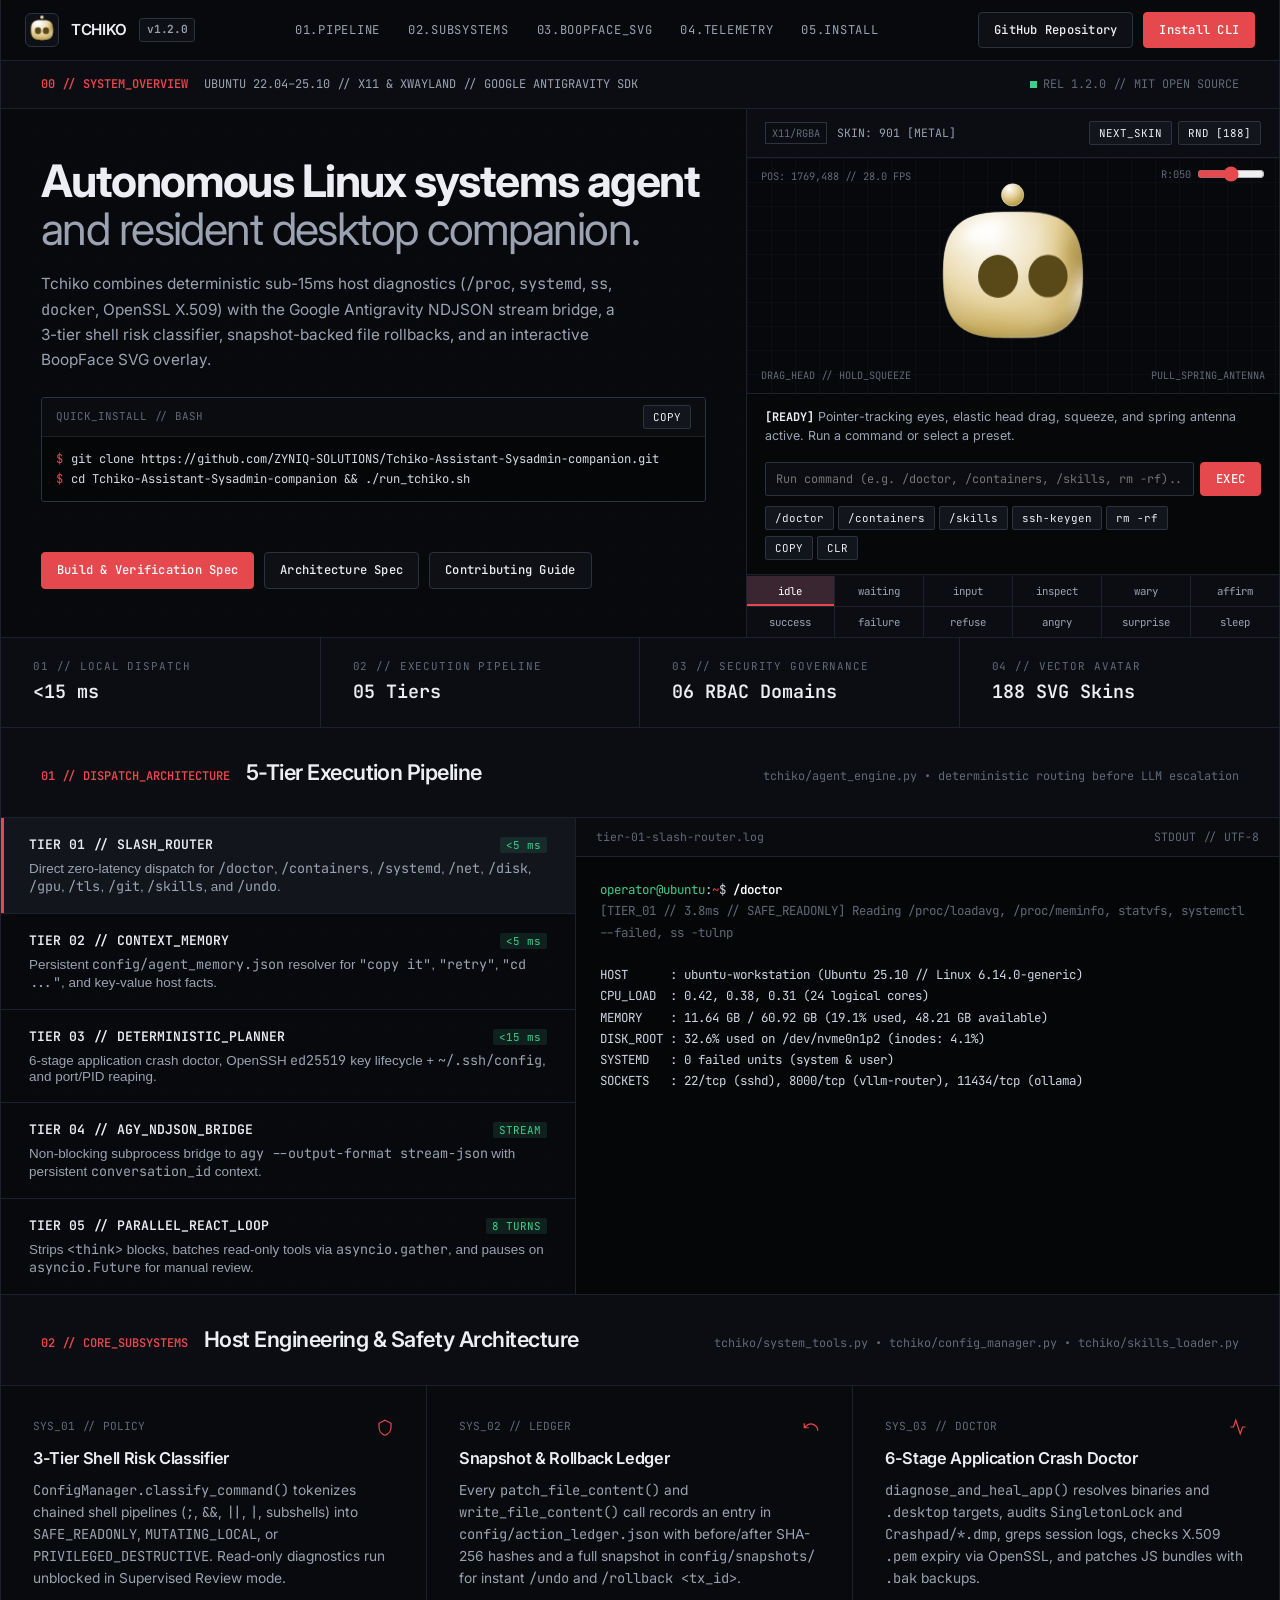
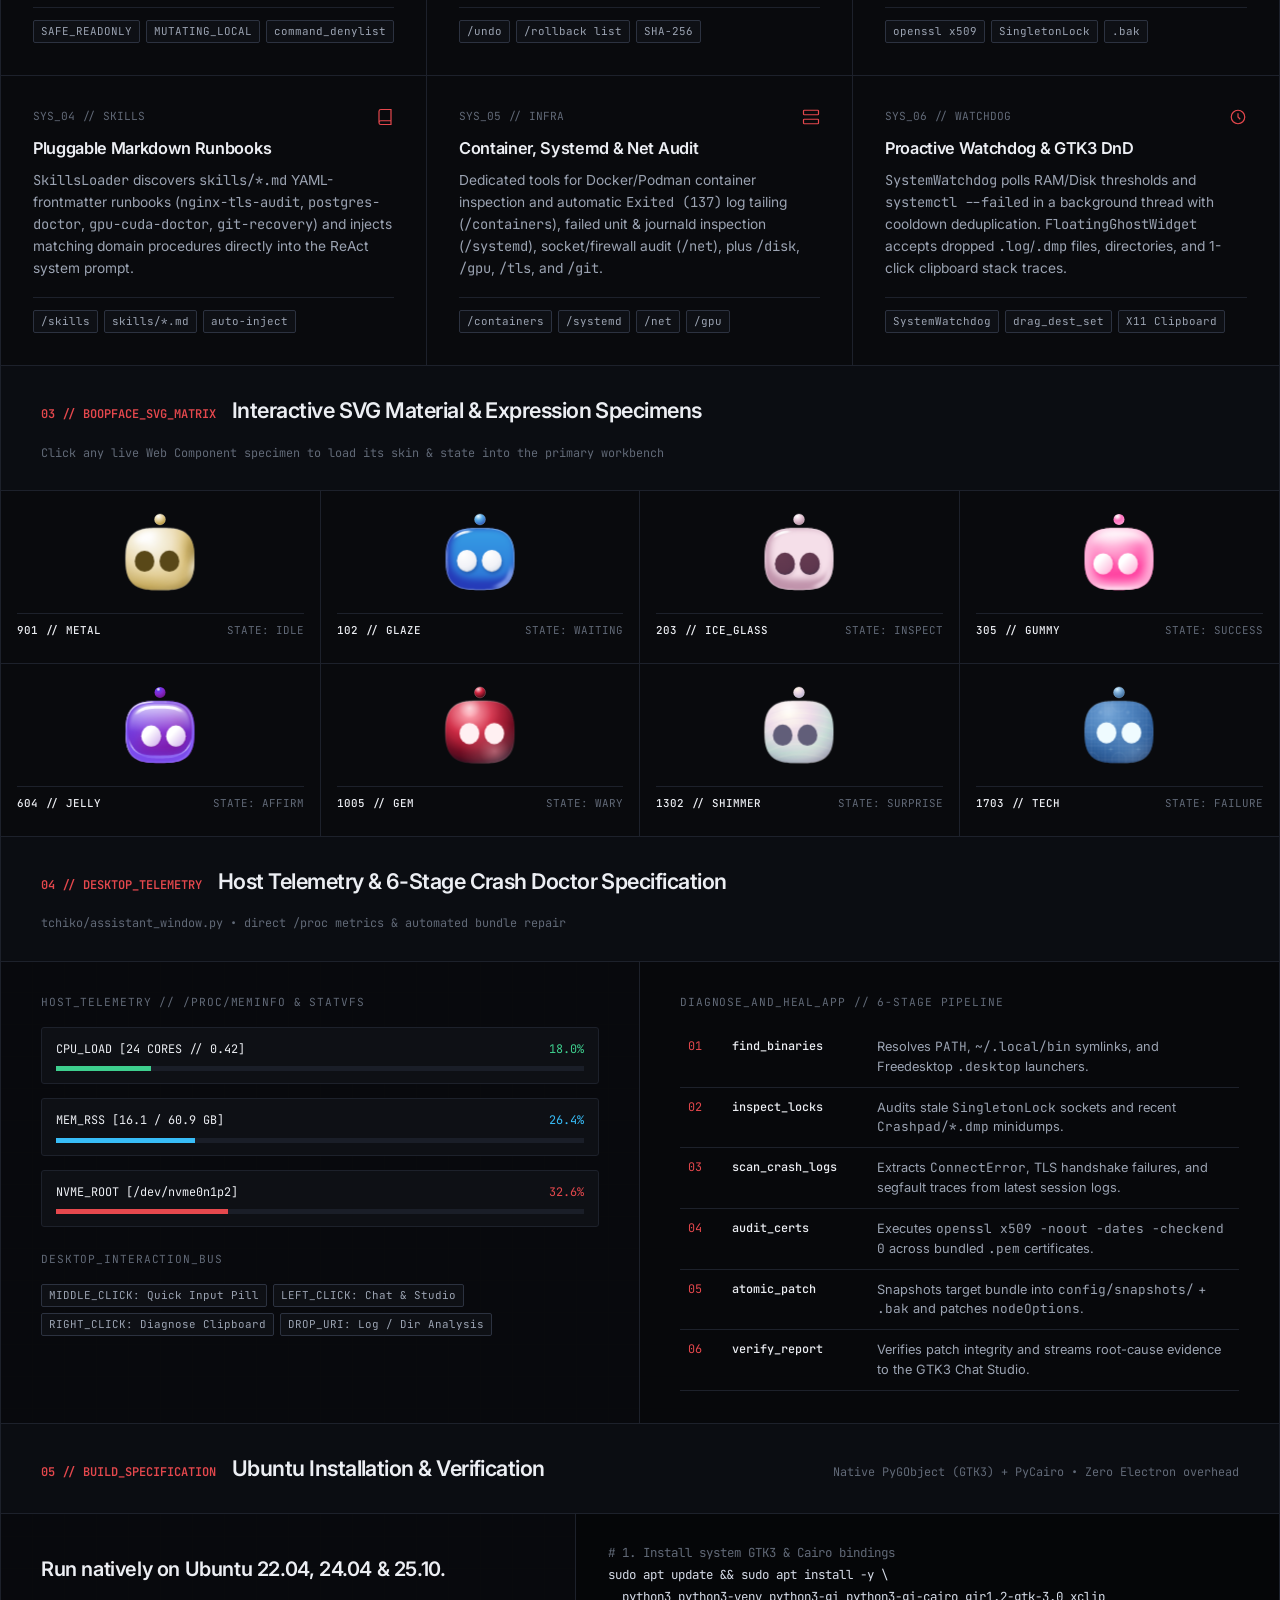
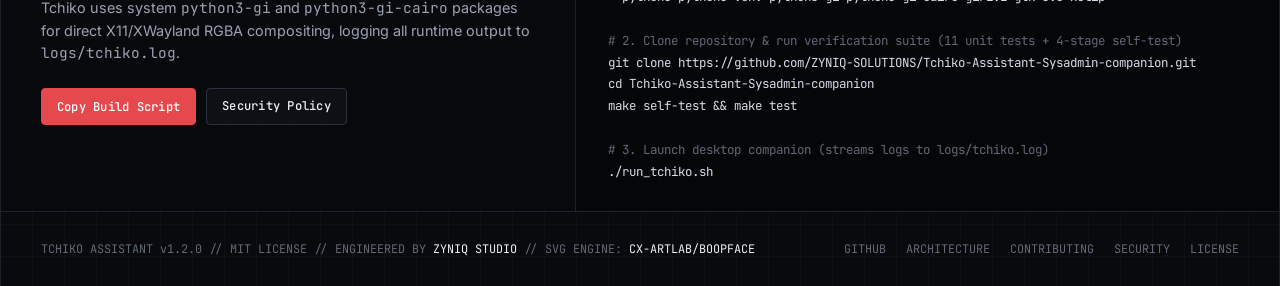
==== commit fcdd4a5b: "fix(landing): lock hero section to 1280px architectural shell grid and reorganize BoopFace workbench" ====
--- a/landing/index.html
+++ b/landing/index.html
@@ -187,19 +187,25 @@
       border-color: #ef5a5f;
     }
 
-    /* ── HERO SPLIT ─────────────────────────────────────────────────────── */
+    /* ── HERO SECTION (LOCKED TO SHELL FRAME) ───────────────────────────── */
+    .hero-frame {
+      border-bottom: 1px solid var(--line);
+    }
+
     .hero-split {
       display: grid;
-      grid-template-columns: 1.08fr 0.92fr;
+      grid-template-columns: 7fr 5fr;
       border-bottom: 1px solid var(--line);
     }
 
     .hero-left {
-      padding: 56px 40px;
+      min-width: 0;
+      padding: 48px 40px;
       border-right: 1px solid var(--line);
       display: flex;
       flex-direction: column;
       justify-content: space-between;
+      gap: 28px;
     }
 
     .meta-line {
@@ -208,7 +214,7 @@
       color: var(--text-muted);
       letter-spacing: 0.08em;
       text-transform: uppercase;
-      margin-bottom: 20px;
+      margin-bottom: 18px;
       display: flex;
       align-items: center;
       gap: 10px;
@@ -219,52 +225,63 @@
       height: 7px;
       background: var(--green);
       display: inline-block;
+      flex-shrink: 0;
     }
 
     .hero-left h1 {
-      font-size: clamp(2.1rem, 3.6vw, 3.1rem);
+      font-size: clamp(2.15rem, 3.5vw, 3.05rem);
       font-weight: 700;
-      line-height: 1.1;
+      line-height: 1.08;
       letter-spacing: -0.035em;
-      margin-bottom: 20px;
+      margin-bottom: 18px;
       color: var(--text);
     }
 
     .hero-left h1 span {
       color: var(--text-dim);
-      font-weight: 500;
+      font-weight: 400;
+      display: block;
     }
 
     .hero-lead {
-      font-size: 0.98rem;
+      font-size: 0.96rem;
       color: var(--text-dim);
-      max-width: 560px;
+      max-width: 580px;
       line-height: 1.65;
-      margin-bottom: 28px;
-    }
-
-    .hero-cli-bar {
+      margin-bottom: 24px;
+    }
+
+    .hero-cli-card {
+      background: #050608;
+      border: 1px solid var(--line-strong);
+      border-radius: 3px;
+      margin-bottom: 22px;
+      overflow: hidden;
+    }
+
+    .hero-cli-head {
       display: flex;
       align-items: center;
       justify-content: space-between;
-      gap: 12px;
-      background: #050608;
-      border: 1px solid var(--line-strong);
-      border-radius: 4px;
-      padding: 10px 14px;
-      font-family: var(--mono);
-      font-size: 0.78rem;
-      color: var(--text);
-      margin-bottom: 24px;
-    }
-
-    .hero-cli-bar code {
+      padding: 7px 14px;
+      border-bottom: 1px solid var(--line);
+      background: #0a0c10;
+      font-family: var(--mono);
+      font-size: 0.68rem;
+      color: var(--text-muted);
+    }
+
+    .hero-cli-body {
+      padding: 12px 14px;
+      font-family: var(--mono);
+      font-size: 0.76rem;
+      line-height: 1.65;
+      color: #d5d9e2;
       overflow-x: auto;
-      white-space: nowrap;
-      color: #d5d9e2;
-    }
-
-    .hero-cli-bar .prompt-sign {
+      white-space: pre;
+    }
+
+    .hero-cli-body .prompt-sign {
       color: var(--crimson);
       margin-right: 8px;
       user-select: none;
@@ -274,36 +291,45 @@
       display: flex;
       flex-wrap: wrap;
       gap: 10px;
-      margin-bottom: 40px;
-    }
-
+    }
+
+    /* Full-width 4-cell metrics bar locked to the architectural grid */
     .metrics-strip {
       display: grid;
       grid-template-columns: repeat(4, 1fr);
-      border-top: 1px solid var(--line);
-      padding-top: 20px;
-      gap: 16px;
+      background: #0b0d12;
+    }
+
+    .metric-cell {
+      padding: 20px 32px;
+      border-right: 1px solid var(--line);
+      display: flex;
+      flex-direction: column;
+      gap: 4px;
+    }
+
+    .metric-cell:last-child {
+      border-right: none;
     }
 
     .metric-cell small {
-      display: block;
       font-family: var(--mono);
       font-size: 0.68rem;
       color: var(--text-muted);
       text-transform: uppercase;
-      letter-spacing: 0.06em;
-      margin-bottom: 4px;
+      letter-spacing: 0.08em;
     }
 
     .metric-cell strong {
       font-family: var(--mono);
-      font-size: 1.05rem;
+      font-size: 1.15rem;
       font-weight: 600;
       color: var(--text);
     }
 
     /* ── RIGHT WORKBENCH: BOOPFACE INSTRUMENT ───────────────────────────── */
     .hero-right {
+      min-width: 0;
       background: var(--panel);
       display: flex;
       flex-direction: column;
@@ -314,7 +340,7 @@
       display: flex;
       align-items: center;
       justify-content: space-between;
-      padding: 11px 16px;
+      padding: 12px 18px;
       border-bottom: 1px solid var(--line);
       background: #0b0d12;
       font-family: var(--mono);
@@ -326,76 +352,152 @@
       display: flex;
       align-items: center;
       gap: 10px;
+      min-width: 0;
     }
 
     .x11-tag {
-      padding: 1px 6px;
+      padding: 2px 6px;
       border: 1px solid var(--line-strong);
       color: var(--text-muted);
-      font-size: 0.66rem;
+      font-size: 0.65rem;
+      flex-shrink: 0;
     }
 
     .inst-controls-top {
       display: flex;
       gap: 6px;
+      flex-shrink: 0;
     }
 
     .inst-btn {
       font-family: var(--mono);
       font-size: 0.68rem;
-      padding: 3px 8px;
+      padding: 4px 9px;
       background: var(--panel-alt);
       border: 1px solid var(--line-strong);
       color: var(--text);
       cursor: pointer;
-      border-radius: 3px;
+      border-radius: 2px;
+      transition: border-color 0.15s ease, background 0.15s ease;
     }
 
     .inst-btn:hover {
       border-color: var(--crimson);
-    }
-
-    .workbench-body {
-      padding: 18px 20px;
+      background: var(--panel-hover);
+    }
+
+    .boop-viewport {
+      position: relative;
+      height: 236px;
       display: flex;
       flex-direction: column;
-      gap: 14px;
+      align-items: center;
+      justify-content: center;
+      border-bottom: 1px solid var(--line);
+      background:
+        linear-gradient(to right, rgba(255,255,255,0.022) 1px, transparent 1px),
+        linear-gradient(to bottom, rgba(255,255,255,0.022) 1px, transparent 1px),
+        #07080b;
+      background-size: 24px 24px;
+    }
+
+    .viewport-coords {
+      position: absolute;
+      top: 10px;
+      left: 14px;
+      font-family: var(--mono);
+      font-size: 0.65rem;
+      color: var(--text-muted);
+    }
+
+    .viewport-roundness {
+      position: absolute;
+      top: 8px;
+      right: 14px;
+      display: flex;
+      align-items: center;
+      gap: 6px;
+      font-family: var(--mono);
+      font-size: 0.65rem;
+      color: var(--text-muted);
+    }
+
+    .viewport-roundness input[type="range"] {
+      width: 68px;
+      accent-color: var(--crimson);
+      cursor: pointer;
+    }
+
+    .viewport-hint {
+      position: absolute;
+      bottom: 9px;
+      left: 14px;
+      right: 14px;
+      display: flex;
+      justify-content: space-between;
+      font-family: var(--mono);
+      font-size: 0.64rem;
+      color: var(--text-muted);
+    }
+
+    .workbench-console {
+      padding: 14px 18px;
+      border-bottom: 1px solid var(--line);
+      background: #060709;
+      display: flex;
+      flex-direction: column;
+      gap: 10px;
     }
 
     .telemetry-readout {
-      background: #060709;
-      border: 1px solid var(--line-strong);
-      border-radius: 4px;
-      padding: 12px 14px;
-      font-size: 0.8rem;
-      min-height: 76px;
-      display: flex;
-      flex-direction: column;
-      justify-content: space-between;
-      gap: 10px;
+      font-size: 0.78rem;
+      line-height: 1.5;
+      color: var(--text-dim);
+      min-height: 44px;
     }
 
     .telemetry-readout b {
       color: var(--text);
-      font-weight: 600;
+      font-family: var(--mono);
+      font-size: 0.74rem;
     }
 
     .telemetry-readout code {
-      font-size: 0.74rem;
+      font-size: 0.72rem;
       color: var(--crimson);
       background: rgba(229, 72, 77, 0.1);
       padding: 1px 5px;
       border-radius: 2px;
     }
 
-    .readout-toolbar {
-      display: flex;
+    .prompt-bus {
+      display: flex;
+      gap: 6px;
+    }
+
+    .prompt-bus input {
+      flex: 1;
+      min-width: 0;
+      background: #0b0d12;
+      border: 1px solid var(--line-strong);
+      border-radius: 2px;
+      padding: 7px 10px;
+      color: var(--text);
+      font-family: var(--mono);
+      font-size: 0.74rem;
+      outline: none;
+    }
+
+    .prompt-bus input:focus {
+      border-color: var(--crimson);
+    }
+
+    .preset-strip {
+      display: flex;
+      align-items: center;
+      justify-content: space-between;
+      gap: 6px;
       flex-wrap: wrap;
-      justify-content: space-between;
-      align-items: center;
-      gap: 6px;
-      border-top: 1px solid var(--line);
-      padding-top: 8px;
     }
 
     .readout-presets {
@@ -404,110 +506,38 @@
       gap: 4px;
     }
 
-    .boop-viewport {
-      position: relative;
-      height: 218px;
-      display: flex;
-      flex-direction: column;
-      align-items: center;
-      justify-content: center;
-      border: 1px solid var(--line);
-      background:
-        linear-gradient(to right, rgba(255,255,255,0.02) 1px, transparent 1px),
-        linear-gradient(to bottom, rgba(255,255,255,0.02) 1px, transparent 1px),
-        #08090c;
-      background-size: 20px 20px;
-      border-radius: 4px;
-    }
-
-    .viewport-coords {
-      position: absolute;
-      top: 8px;
-      left: 10px;
-      font-family: var(--mono);
-      font-size: 0.65rem;
-      color: var(--text-muted);
-    }
-
-    .viewport-hint {
-      position: absolute;
-      bottom: 7px;
-      right: 10px;
-      font-family: var(--mono);
-      font-size: 0.65rem;
-      color: var(--text-muted);
-    }
-
-    .param-bar {
+    /* Locked 6x2 architectural state grid — no ragged wrapping */
+    .state-matrix {
       display: grid;
-      grid-template-columns: auto 1fr auto;
-      align-items: center;
-      gap: 12px;
-      padding: 7px 12px;
-      border: 1px solid var(--line);
-      background: #0a0c10;
-      border-radius: 4px;
-      font-family: var(--mono);
-      font-size: 0.7rem;
-      color: var(--text-dim);
-    }
-
-    .param-bar input[type="range"] {
-      width: 100%;
-      accent-color: var(--crimson);
-      cursor: pointer;
-    }
-
-    .prompt-bus {
-      display: flex;
-      gap: 6px;
-    }
-
-    .prompt-bus input {
-      flex: 1;
-      background: #050608;
-      border: 1px solid var(--line-strong);
-      border-radius: 4px;
-      padding: 8px 12px;
-      color: var(--text);
-      font-family: var(--mono);
-      font-size: 0.76rem;
-      outline: none;
-    }
-
-    .prompt-bus input:focus {
-      border-color: var(--crimson);
-    }
-
-    .state-matrix {
-      display: flex;
-      flex-wrap: wrap;
-      gap: 4px;
-      padding: 12px 16px;
-      border-top: 1px solid var(--line);
+      grid-template-columns: repeat(6, 1fr);
+      background: var(--line);
+      gap: 1px;
+    }
+
+    .emo-chip {
+      font-family: var(--mono);
+      font-size: 0.67rem;
+      padding: 8px 4px;
+      text-align: center;
       background: #0b0d12;
-    }
-
-    .emo-chip {
-      font-family: var(--mono);
-      font-size: 0.68rem;
-      padding: 3px 8px;
-      border-radius: 2px;
-      background: var(--panel-alt);
-      border: 1px solid var(--line);
+      border: none;
       color: var(--text-dim);
       cursor: pointer;
+      transition: background 0.12s ease, color 0.12s ease;
+      white-space: nowrap;
+      overflow: hidden;
+      text-overflow: ellipsis;
     }
 
     .emo-chip:hover {
       color: var(--text);
-      border-color: var(--line-strong);
+      background: var(--panel-hover);
     }
 
     .emo-chip.active {
       background: var(--crimson-dim);
-      border-color: var(--crimson);
       color: #ffffff;
+      box-shadow: inset 0 -2px 0 var(--crimson);
     }
 
     /* ── SECTION HEADERS ────────────────────────────────────────────────── */
@@ -945,6 +975,19 @@
         border-right: none;
         border-bottom: 1px solid var(--line);
       }
+      .metrics-strip {
+        grid-template-columns: repeat(2, 1fr);
+      }
+      .metric-cell:nth-child(2) {
+        border-right: none;
+      }
+      .metric-cell:nth-child(1),
+      .metric-cell:nth-child(2) {
+        border-bottom: 1px solid var(--line);
+      }
+      .state-matrix {
+        grid-template-columns: repeat(4, 1fr);
+      }
       .spec-grid {
         grid-template-columns: 1fr;
       }
@@ -990,84 +1033,106 @@
   </header>
 
   <main class="shell" id="top">
-    <!-- HERO -->
-    <section class="hero-split">
-      <div class="hero-left">
-        <div>
-          <div class="meta-line">
-            <span class="status-dot"></span>
-            <span>REL 1.2.0 // UBUNTU 22.04–25.10 // X11 &amp; XWAYLAND // MIT</span>
-          </div>
-
-          <h1>
-            Autonomous Linux systems agent <span>and resident desktop overlay.</span>
-          </h1>
-
-          <p class="hero-lead">
-            Tchiko pairs deterministic sub-15ms host inspection (<code>/proc</code>, <code>systemd</code>, <code>ss</code>, <code>docker</code>, OpenSSL X.509) with the Google Antigravity NDJSON stream bridge, a 3-tier shell risk classifier, snapshot-backed file rollbacks, and an interactive BoopFace SVG overlay.
-          </p>
-
-          <div class="hero-cli-bar">
-            <code><span class="prompt-sign">$</span>git clone https://github.com/ZYNIQ-SOLUTIONS/Tchiko-Assistant-Sysadmin-companion.git &amp;&amp; cd Tchiko-Assistant-Sysadmin-companion &amp;&amp; ./run_tchiko.sh</code>
-            <button type="button" class="inst-btn" onclick="copyCli(this)">COPY</button>
+    <!-- HERO (LOCKED TO ARCHITECTURAL SHELL FRAME) -->
+    <section class="hero-frame">
+      <div class="sec-bar" style="padding: 14px 40px;">
+        <div class="sec-bar-left">
+          <span class="sec-index">00 // SYSTEM_OVERVIEW</span>
+          <span class="mono" style="font-size:0.75rem;color:var(--text-dim);">UBUNTU 22.04–25.10 // X11 &amp; XWAYLAND // GOOGLE ANTIGRAVITY SDK</span>
+        </div>
+        <p><span class="status-dot" style="margin-right:6px;"></span>REL 1.2.0 // MIT OPEN SOURCE</p>
+      </div>
+
+      <div class="hero-split">
+        <div class="hero-left">
+          <div>
+            <h1>
+              Autonomous Linux systems agent
+              <span>and resident desktop companion.</span>
+            </h1>
+
+            <p class="hero-lead">
+              Tchiko combines deterministic sub-15ms host diagnostics (<code>/proc</code>, <code>systemd</code>, <code>ss</code>, <code>docker</code>, OpenSSL X.509) with the Google Antigravity NDJSON stream bridge, a 3-tier shell risk classifier, snapshot-backed file rollbacks, and an interactive BoopFace SVG overlay.
+            </p>
+
+            <div class="hero-cli-card">
+              <div class="hero-cli-head">
+                <span>QUICK_INSTALL // BASH</span>
+                <button type="button" class="inst-btn" onclick="copyCli(this)">COPY</button>
+              </div>
+              <div class="hero-cli-body"><code><span class="prompt-sign">$</span>git clone https://github.com/ZYNIQ-SOLUTIONS/Tchiko-Assistant-Sysadmin-companion.git
+<span class="prompt-sign">$</span>cd Tchiko-Assistant-Sysadmin-companion &amp;&amp; ./run_tchiko.sh</code></div>
+            </div>
           </div>
 
           <div class="hero-actions">
-            <a href="#deploy" class="btn btn-accent">Build &amp; Run on Ubuntu</a>
+            <a href="#deploy" class="btn btn-accent">Build &amp; Verification Spec</a>
             <a href="https://github.com/ZYNIQ-SOLUTIONS/Tchiko-Assistant-Sysadmin-companion/blob/main/docs/ARCHITECTURE.md" target="_blank" rel="noopener noreferrer" class="btn">
               Architecture Spec
             </a>
             <a href="https://github.com/ZYNIQ-SOLUTIONS/Tchiko-Assistant-Sysadmin-companion/blob/main/CONTRIBUTING.md" target="_blank" rel="noopener noreferrer" class="btn">
-              Contributing
+              Contributing Guide
             </a>
           </div>
         </div>
 
-        <div class="metrics-strip">
-          <div class="metric-cell">
-            <small>Local Dispatch</small>
-            <strong>&lt;15 ms</strong>
-          </div>
-          <div class="metric-cell">
-            <small>Execution Tiers</small>
-            <strong>05 Stages</strong>
-          </div>
-          <div class="metric-cell">
-            <small>RBAC Domains</small>
-            <strong>06 Policies</strong>
-          </div>
-          <div class="metric-cell">
-            <small>Vector Skins</small>
-            <strong>188 SVG</strong>
-          </div>
-        </div>
-      </div>
-
-      <!-- INTERACTIVE BOOPFACE WORKBENCH -->
-      <div class="hero-right" id="stage-board">
-        <div class="inst-header">
-          <div class="inst-header-left">
-            <span class="x11-tag">X11/RGBA</span>
-            <span id="skin-label">SKIN: 901 [METAL]</span>
-          </div>
-          <div class="inst-controls-top">
-            <button type="button" class="inst-btn" onclick="cycleSkin()">NEXT_SKIN</button>
-            <button type="button" class="inst-btn" onclick="randomSkin()">RND [188]</button>
-          </div>
-        </div>
-
-        <div class="workbench-body">
-          <div class="telemetry-readout" aria-live="polite">
-            <div id="bubble-text">
-              <b>[READY]</b> Pointer-tracking eyes, elastic head drag, center press-squeeze, and spring antenna active. Select a diagnostic preset below.
+        <!-- INTERACTIVE BOOPFACE WORKBENCH -->
+        <div class="hero-right" id="stage-board">
+          <div class="inst-header">
+            <div class="inst-header-left">
+              <span class="x11-tag">X11/RGBA</span>
+              <span id="skin-label">SKIN: 901 [METAL]</span>
             </div>
-            <div class="readout-toolbar">
+            <div class="inst-controls-top">
+              <button type="button" class="inst-btn" onclick="cycleSkin()">NEXT_SKIN</button>
+              <button type="button" class="inst-btn" onclick="randomSkin()">RND [188]</button>
+            </div>
+          </div>
+
+          <div class="boop-viewport">
+            <span class="viewport-coords">POS: 1769,488 // 28.0 FPS</span>
+            <div class="viewport-roundness">
+              <span>R:<span id="roundness-val">050</span></span>
+              <input type="range" id="roundness-slider" min="0" max="100" value="50" aria-label="Head Roundness" />
+            </div>
+            <boop-face
+              id="tchiko-boop"
+              size="178"
+              color="#131620"
+              skin="901"
+              auto-sleep="45000"
+              wake-on="activity"
+              motion="full">
+              <img src="assets/tchiko-logo.svg" alt="Tchiko BoopFace Avatar" style="width:178px;height:178px;display:block;" />
+            </boop-face>
+            <div class="viewport-hint">
+              <span>DRAG_HEAD // HOLD_SQUEEZE</span>
+              <span>PULL_SPRING_ANTENNA</span>
+            </div>
+          </div>
+
+          <div class="workbench-console">
+            <div class="telemetry-readout" aria-live="polite" id="bubble-text">
+              <b>[READY]</b> Pointer-tracking eyes, elastic head drag, squeeze, and spring antenna active. Run a command or select a preset.
+            </div>
+
+            <div class="prompt-bus" id="quick-pill">
+              <input
+                type="text"
+                id="quick-entry"
+                placeholder="Run command (e.g. /doctor, /containers, /skills, rm -rf)..."
+                aria-label="Prompt input"
+              />
+              <button type="button" class="btn btn-accent" onclick="sendQuickPrompt()">EXEC</button>
+            </div>
+
+            <div class="preset-strip">
               <div class="readout-presets">
                 <button type="button" class="inst-btn" onclick="simulatePrompt('sysinfo')">/doctor</button>
                 <button type="button" class="inst-btn" onclick="simulatePrompt('containers')">/containers</button>
                 <button type="button" class="inst-btn" onclick="simulatePrompt('skills')">/skills</button>
                 <button type="button" class="inst-btn" onclick="simulatePrompt('ssh')">ssh-keygen</button>
-                <button type="button" class="inst-btn" onclick="simulatePrompt('blocked')">rm -rf [DENY]</button>
+                <button type="button" class="inst-btn" onclick="simulatePrompt('blocked')">rm -rf</button>
               </div>
               <div class="readout-presets">
                 <button type="button" class="inst-btn" id="copy-btn" onclick="copyBubble()">COPY</button>
@@ -1076,55 +1141,39 @@
             </div>
           </div>
 
-          <div class="boop-viewport">
-            <span class="viewport-coords">POS: 1769,488 // 28.0 FPS</span>
-            <boop-face
-              id="tchiko-boop"
-              size="185"
-              color="#131620"
-              skin="901"
-              auto-sleep="45000"
-              wake-on="activity"
-              motion="full">
-              <img src="assets/tchiko-logo.svg" alt="Tchiko BoopFace Avatar" style="width:185px;height:185px;display:block;" />
-            </boop-face>
-            <span class="viewport-hint">DRAG_HEAD // HOLD_SQUEEZE // PULL_ANTENNA</span>
-          </div>
-
-          <div class="param-bar">
-            <span>HEAD_ROUNDNESS</span>
-            <input type="range" id="roundness-slider" min="0" max="100" value="50" aria-label="Head Roundness" />
-            <span id="roundness-val">050</span>
-          </div>
-
-          <div class="prompt-bus" id="quick-pill">
-            <input
-              type="text"
-              id="quick-entry"
-              placeholder="Execute slash command or prompt (e.g. /doctor, /containers, /skills)..."
-              aria-label="Prompt input"
-            />
-            <button type="button" class="btn btn-accent" onclick="sendQuickPrompt()">EXEC</button>
-          </div>
-        </div>
-
-        <div class="state-matrix" role="group" aria-label="BoopFace state triggers">
-          <button type="button" class="emo-chip active" data-emo="idle" onclick="setBoopAction('idle', this)">idle</button>
-          <button type="button" class="emo-chip" data-emo="waiting-spin" onclick="setBoopAction('waiting-spin', this)">waiting-spin</button>
-          <button type="button" class="emo-chip" data-emo="waiting-wrap" onclick="setBoopAction('waiting-wrap', this)">waiting-wrap</button>
-          <button type="button" class="emo-chip" data-emo="waiting-wave" onclick="setBoopAction('waiting-wave', this)">waiting-wave</button>
-          <button type="button" class="emo-chip" data-emo="input" onclick="setBoopAction('input', this)">input</button>
-          <button type="button" class="emo-chip" data-emo="affirm" onclick="setBoopAction('affirm', this)">affirm</button>
-          <button type="button" class="emo-chip" data-emo="success" onclick="setBoopAction('success', this)">success</button>
-          <button type="button" class="emo-chip" data-emo="failure" onclick="setBoopAction('failure', this)">failure</button>
-          <button type="button" class="emo-chip" data-emo="wary" onclick="setBoopAction('wary', this)">wary</button>
-          <button type="button" class="emo-chip" data-emo="inspect" onclick="setBoopAction('inspect', this)">inspect</button>
-          <button type="button" class="emo-chip" data-emo="angry" onclick="setBoopAction('angry', this)">angry</button>
-          <button type="button" class="emo-chip" data-emo="refuse" onclick="setBoopAction('refuse', this)">refuse</button>
-          <button type="button" class="emo-chip" data-emo="surprise" onclick="setBoopAction('surprise', this)">surprise</button>
-          <button type="button" class="emo-chip" data-emo="random" onclick="setBoopAction('random', this)">random</button>
-          <button type="button" class="emo-chip" data-emo="sleep" onclick="setBoopAction('sleep', this)">sleep</button>
-          <button type="button" class="emo-chip" data-emo="wake" onclick="setBoopAction('wake', this)">wake</button>
+          <div class="state-matrix" role="group" aria-label="BoopFace state triggers">
+            <button type="button" class="emo-chip active" data-emo="idle" onclick="setBoopAction('idle', this)">idle</button>
+            <button type="button" class="emo-chip" data-emo="waiting-wave" onclick="setBoopAction('waiting-wave', this)">waiting</button>
+            <button type="button" class="emo-chip" data-emo="input" onclick="setBoopAction('input', this)">input</button>
+            <button type="button" class="emo-chip" data-emo="inspect" onclick="setBoopAction('inspect', this)">inspect</button>
+            <button type="button" class="emo-chip" data-emo="wary" onclick="setBoopAction('wary', this)">wary</button>
+            <button type="button" class="emo-chip" data-emo="affirm" onclick="setBoopAction('affirm', this)">affirm</button>
+            <button type="button" class="emo-chip" data-emo="success" onclick="setBoopAction('success', this)">success</button>
+            <button type="button" class="emo-chip" data-emo="failure" onclick="setBoopAction('failure', this)">failure</button>
+            <button type="button" class="emo-chip" data-emo="refuse" onclick="setBoopAction('refuse', this)">refuse</button>
+            <button type="button" class="emo-chip" data-emo="angry" onclick="setBoopAction('angry', this)">angry</button>
+            <button type="button" class="emo-chip" data-emo="surprise" onclick="setBoopAction('surprise', this)">surprise</button>
+            <button type="button" class="emo-chip" data-emo="sleep" onclick="setBoopAction('sleep', this)">sleep</button>
+          </div>
+        </div>
+      </div>
+
+      <div class="metrics-strip">
+        <div class="metric-cell">
+          <small>01 // Local Dispatch</small>
+          <strong>&lt;15 ms</strong>
+        </div>
+        <div class="metric-cell">
+          <small>02 // Execution Pipeline</small>
+          <strong>05 Tiers</strong>
+        </div>
+        <div class="metric-cell">
+          <small>03 // Security Governance</small>
+          <strong>06 RBAC Domains</strong>
+        </div>
+        <div class="metric-cell">
+          <small>04 // Vector Avatar</small>
+          <strong>188 SVG Skins</strong>
         </div>
       </div>
     </section>
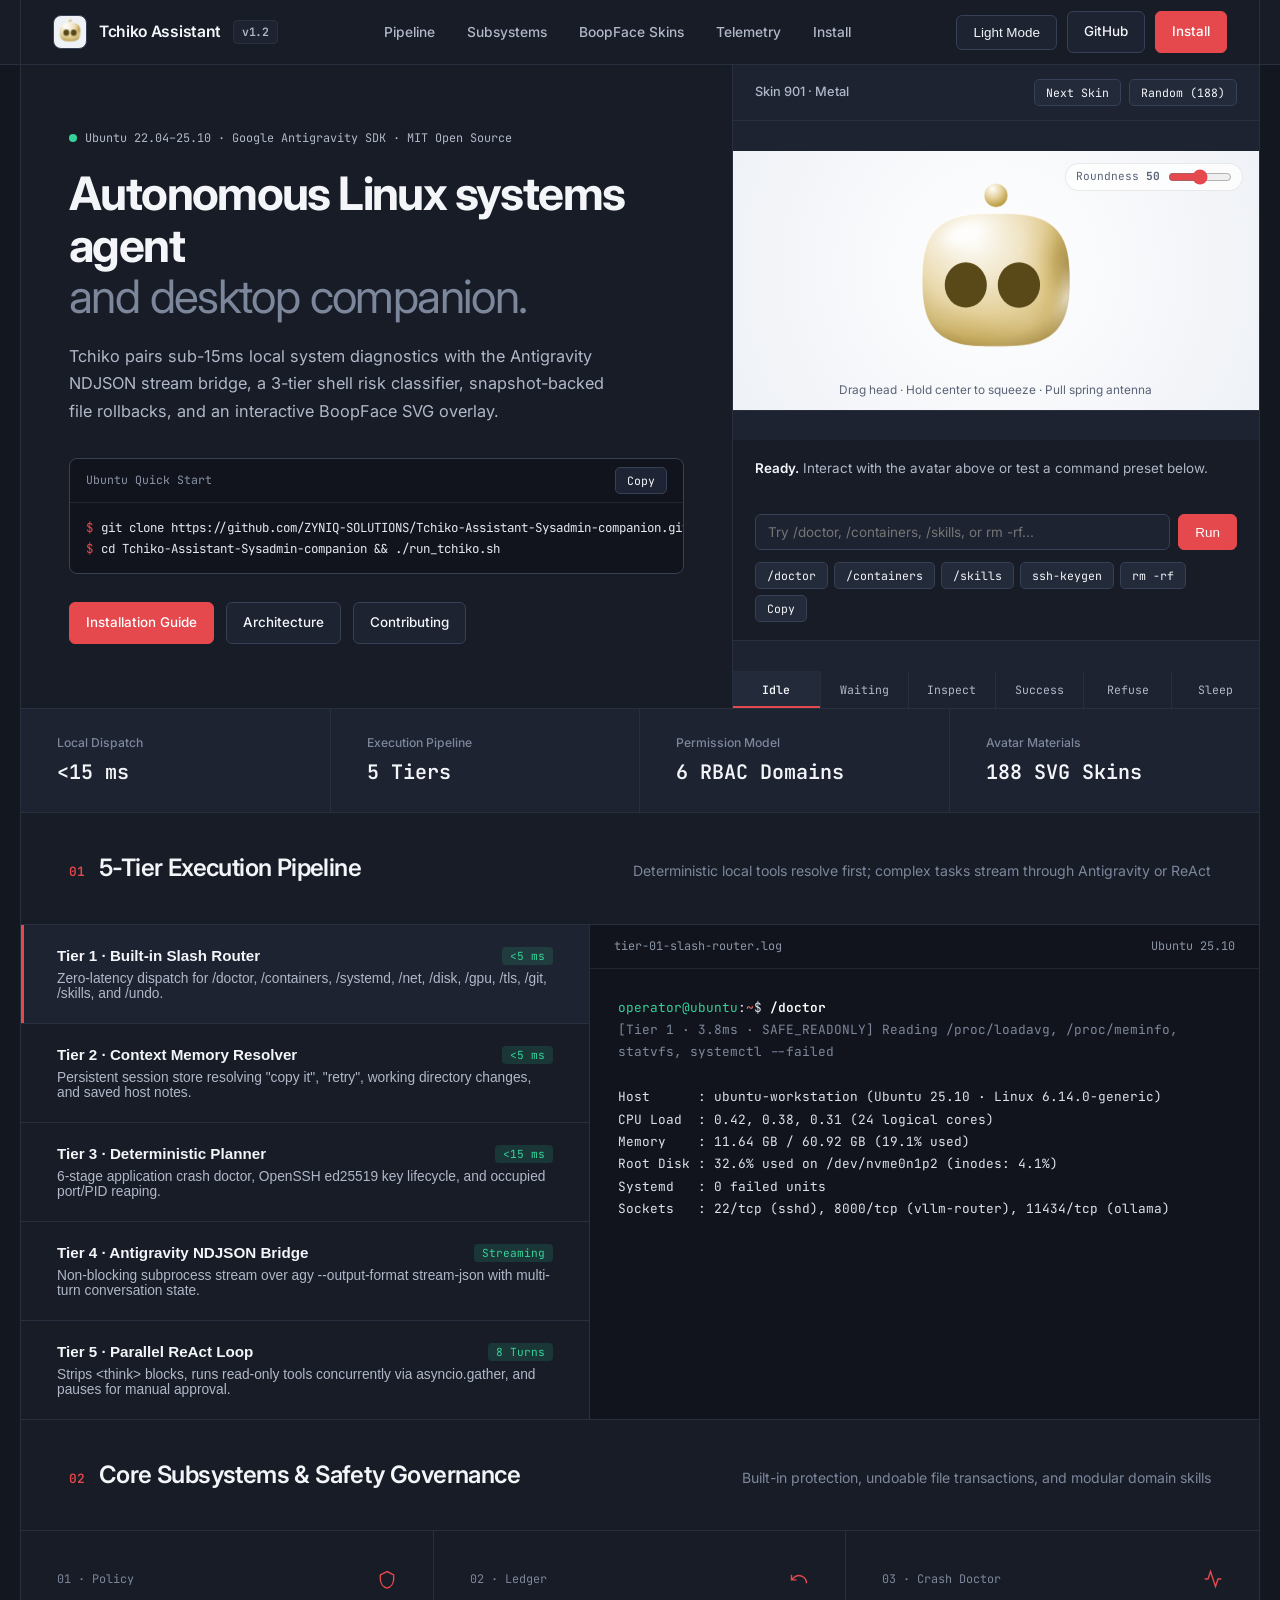
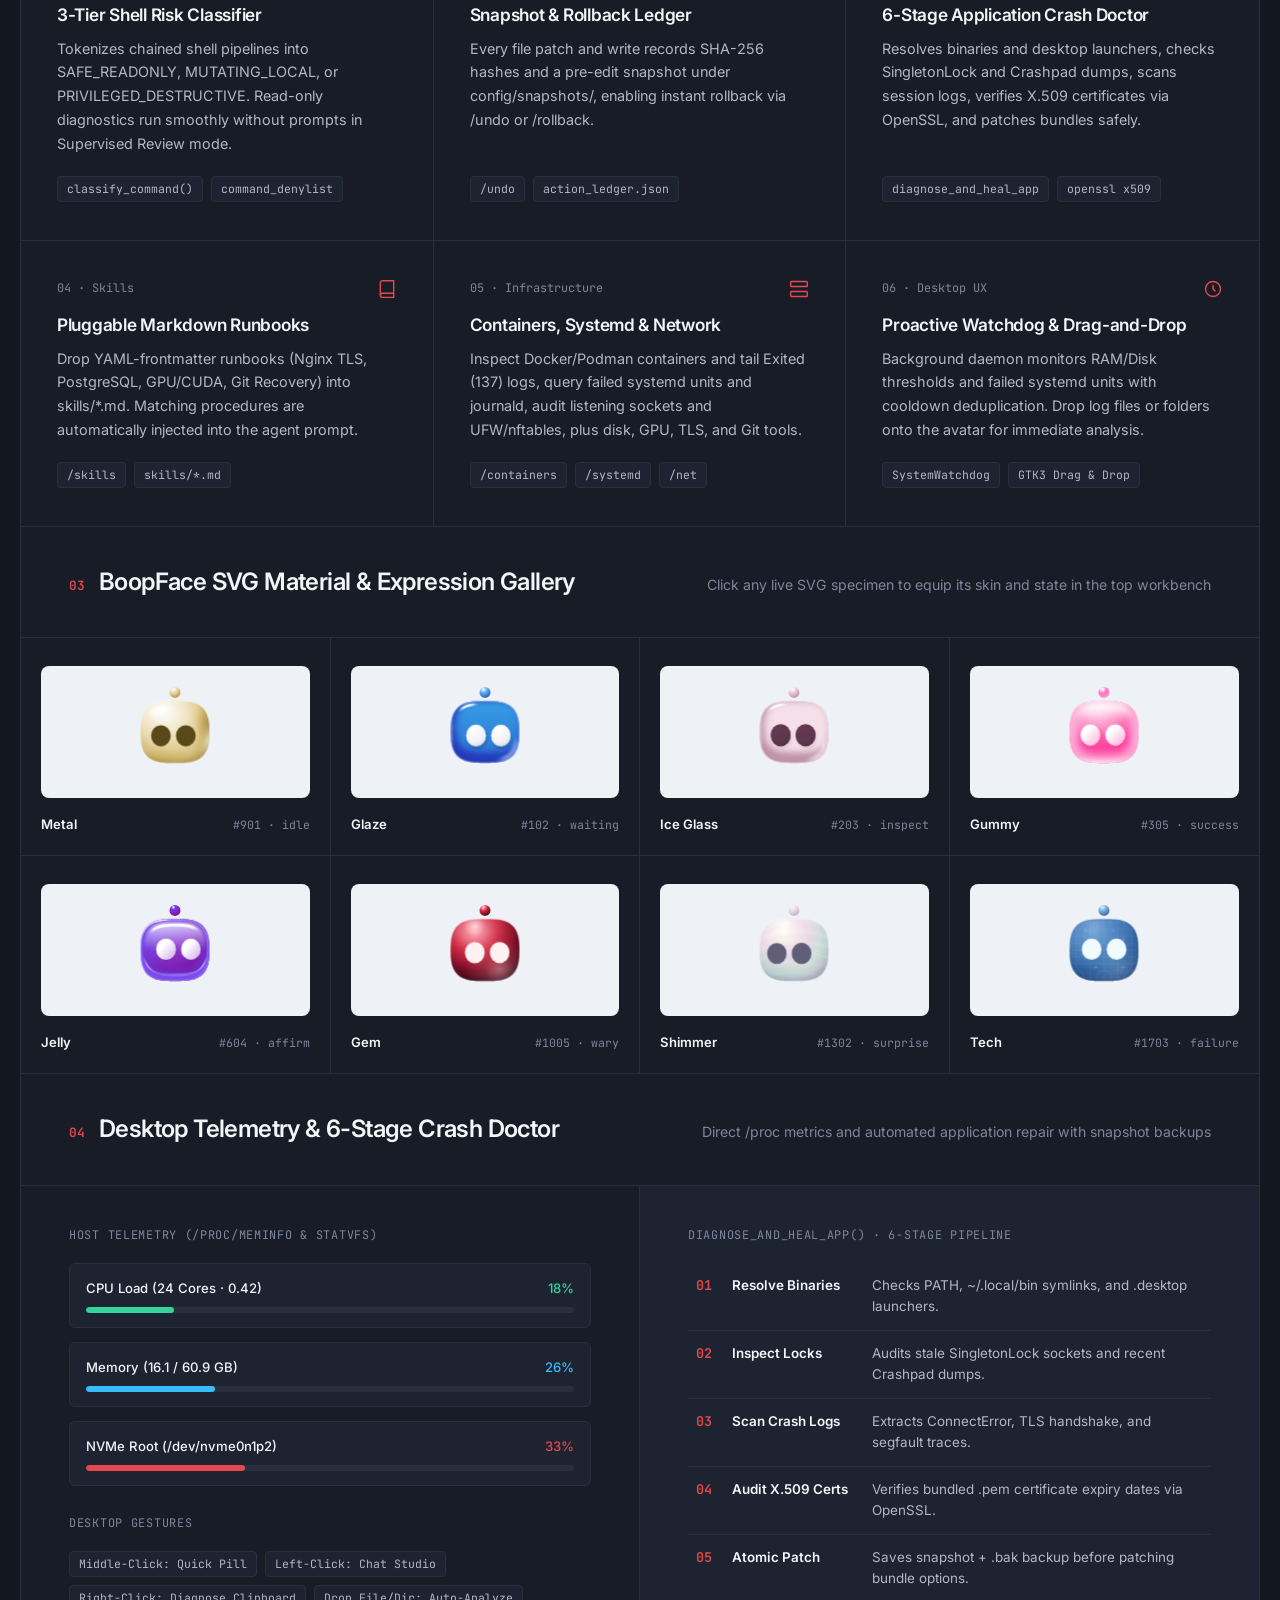
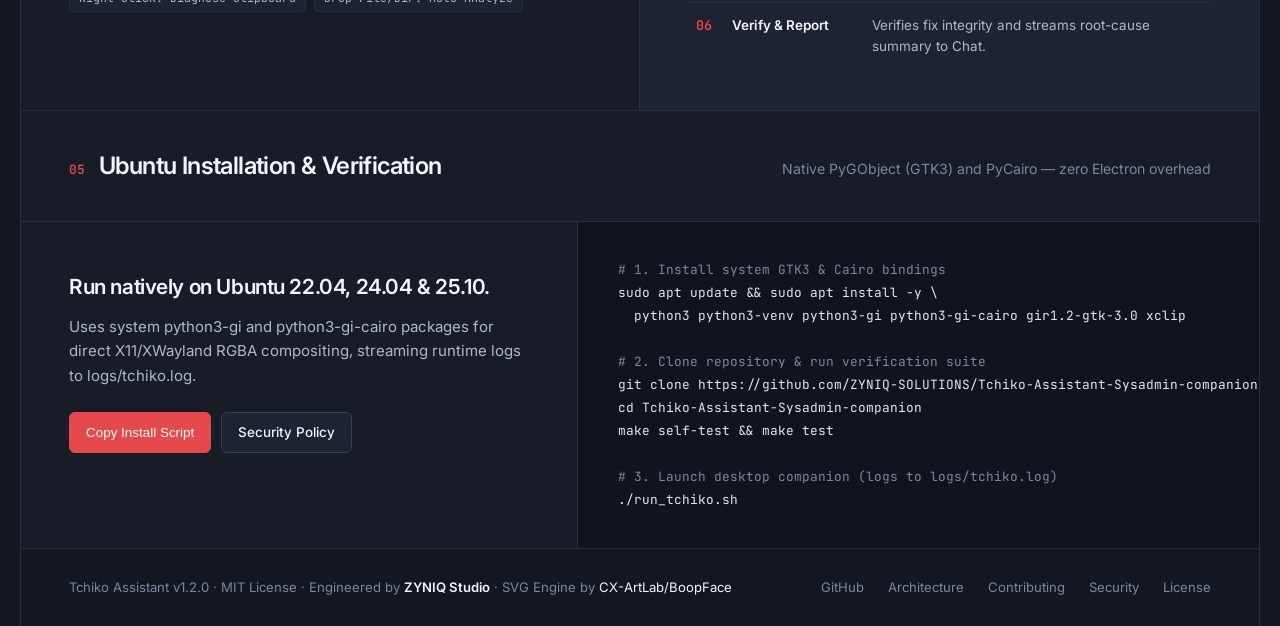
==== commit 5d47a4ac: "style(landing): lift slate palette, add bright BoopFace studio wells, light/slate toggle & declutter" ====
--- a/landing/index.html
+++ b/landing/index.html
@@ -4,34 +4,61 @@
   <meta charset="UTF-8" />
   <meta name="viewport" content="width=device-width, initial-scale=1.0" />
   <title>Tchiko Assistant — Autonomous Linux Systems Agent &amp; Desktop Companion</title>
-  <meta name="description" content="Open-source Ubuntu systems engineering agent, 5-tier execution engine, 6-step crash doctor, and interactive BoopFace SVG desktop overlay." />
+  <meta name="description" content="Open-source Ubuntu systems engineering agent, 5-tier execution engine, 6-step crash doctor, and interactive BoopFace SVG desktop companion." />
   <meta property="og:title" content="Tchiko Assistant — Linux Systems Agent &amp; Desktop Companion" />
   <meta property="og:description" content="5-Tier dispatch engine, AST shell risk classifier, snapshot rollback ledger, pluggable skills, and 188-skin BoopFace SVG overlay for Ubuntu Linux." />
   <meta property="og:type" content="website" />
-  <meta name="theme-color" content="#090a0d" />
+  <meta name="theme-color" content="#141821" />
   <link rel="icon" type="image/svg+xml" href="assets/tchiko-logo.svg" />
   <link rel="preconnect" href="https://fonts.googleapis.com">
   <link rel="preconnect" href="https://fonts.gstatic.com" crossorigin>
   <link href="https://fonts.googleapis.com/css2?family=Inter:wght@400;500;600;700&family=JetBrains+Mono:wght@400;500;600&display=swap" rel="stylesheet">
   <style>
+    /* Lifted, breathable Slate-Titanium Studio Palette (No pitch-black void) */
     :root {
-      --bg: #090a0d;
-      --panel: #0e1015;
-      --panel-alt: #12151c;
-      --panel-hover: #161a23;
-      --line: #1d212b;
-      --line-strong: #2c3240;
-      --text: #eceef3;
-      --text-dim: #9ba3b2;
-      --text-muted: #616977;
+      --bg: #131720;
+      --shell-bg: #171c26;
+      --panel: #1d2330;
+      --panel-alt: #232a39;
+      --panel-hover: #293142;
+      --stage-bg: #eef1f6;
+      --stage-text: #1e2330;
+      --stage-muted: #5a6376;
+      --code-bg: #11141c;
+      --line: #283040;
+      --line-strong: #364056;
+      --text: #f3f5f9;
+      --text-dim: #b0b8c9;
+      --text-muted: #7d879c;
       --crimson: #e5484d;
-      --crimson-dim: rgba(229, 72, 77, 0.14);
-      --green: #3ecf8e;
-      --green-dim: rgba(62, 207, 142, 0.12);
-      --amber: #f5a524;
+      --crimson-soft: rgba(229, 72, 77, 0.16);
+      --green: #34d399;
+      --green-soft: rgba(52, 211, 153, 0.14);
       --blue: #38bdf8;
       --sans: 'Inter', -apple-system, BlinkMacSystemFont, 'Segoe UI', sans-serif;
       --mono: 'JetBrains Mono', ui-monospace, SFMono-Regular, Menlo, monospace;
+    }
+
+    html[data-theme="light"] {
+      --bg: #eef0f4;
+      --shell-bg: #f8f9fb;
+      --panel: #ffffff;
+      --panel-alt: #f1f3f7;
+      --panel-hover: #e8ecf2;
+      --stage-bg: #eef1f6;
+      --stage-text: #141821;
+      --stage-muted: #5a6376;
+      --code-bg: #151922;
+      --line: #dde1ea;
+      --line-strong: #c7cedb;
+      --text: #12151e;
+      --text-dim: #4a5365;
+      --text-muted: #737d92;
+      --crimson: #dc353b;
+      --crimson-soft: rgba(220, 53, 59, 0.1);
+      --green: #059669;
+      --green-soft: rgba(5, 150, 105, 0.1);
+      --blue: #0284c7;
     }
 
     *, *::before, *::after {
@@ -53,12 +80,9 @@
     body {
       background: var(--bg);
       color: var(--text);
-      line-height: 1.55;
+      line-height: 1.6;
       overflow-x: hidden;
-      background-image:
-        linear-gradient(to right, rgba(255, 255, 255, 0.018) 1px, transparent 1px),
-        linear-gradient(to bottom, rgba(255, 255, 255, 0.018) 1px, transparent 1px);
-      background-size: 32px 32px;
+      transition: background 0.2s ease, color 0.2s ease;
     }
 
     a {
@@ -73,28 +97,27 @@
 
     /* ── ARCHITECTURAL SHELL ────────────────────────────────────────────── */
     .shell {
-      max-width: 1280px;
+      max-width: 1240px;
       margin: 0 auto;
       border-left: 1px solid var(--line);
       border-right: 1px solid var(--line);
-      background: rgba(9, 10, 13, 0.88);
-    }
-
-    /* ── TOP STATUS & NAVBAR ────────────────────────────────────────────── */
+      background: var(--shell-bg);
+    }
+
+    /* ── TOPBAR ─────────────────────────────────────────────────────────── */
     .topbar {
       position: sticky;
       top: 0;
       z-index: 100;
-      background: rgba(9, 10, 13, 0.92);
-      backdrop-filter: blur(12px);
+      background: var(--shell-bg);
       border-bottom: 1px solid var(--line);
     }
 
     .topbar-inner {
-      max-width: 1280px;
+      max-width: 1240px;
       margin: 0 auto;
-      height: 60px;
-      padding: 0 24px;
+      height: 64px;
+      padding: 0 32px;
       display: flex;
       align-items: center;
       justify-content: space-between;
@@ -107,7 +130,7 @@
       align-items: center;
       gap: 12px;
       font-weight: 600;
-      font-size: 0.95rem;
+      font-size: 0.98rem;
       letter-spacing: -0.02em;
     }
 
@@ -118,29 +141,27 @@
       align-items: center;
       justify-content: center;
       border: 1px solid var(--line-strong);
-      border-radius: 6px;
+      border-radius: 8px;
+      background: var(--stage-bg);
+    }
+
+    .version-chip {
+      font-family: var(--mono);
+      font-size: 0.72rem;
+      color: var(--text-dim);
+      border: 1px solid var(--line);
       background: var(--panel);
-    }
-
-    .version-chip {
-      font-family: var(--mono);
-      font-size: 0.7rem;
+      padding: 2px 8px;
+      border-radius: 4px;
+    }
+
+    .nav-links {
+      display: flex;
+      align-items: center;
+      gap: 32px;
+      font-size: 0.86rem;
+      font-weight: 500;
       color: var(--text-dim);
-      border: 1px solid var(--line-strong);
-      background: var(--panel);
-      padding: 2px 7px;
-      border-radius: 3px;
-    }
-
-    .nav-links {
-      display: flex;
-      align-items: center;
-      gap: 28px;
-      font-family: var(--mono);
-      font-size: 0.76rem;
-      color: var(--text-dim);
-      text-transform: uppercase;
-      letter-spacing: 0.06em;
     }
 
     .nav-links a:hover {
@@ -158,22 +179,19 @@
       align-items: center;
       justify-content: center;
       gap: 8px;
-      padding: 8px 15px;
-      border-radius: 4px;
-      font-family: var(--mono);
-      font-size: 0.76rem;
+      padding: 9px 16px;
+      border-radius: 6px;
+      font-size: 0.84rem;
       font-weight: 500;
-      letter-spacing: 0.02em;
       cursor: pointer;
       border: 1px solid var(--line-strong);
       background: var(--panel);
       color: var(--text);
-      transition: border-color 0.15s ease, background 0.15s ease;
+      transition: all 0.15s ease;
     }
 
     .btn:hover {
       background: var(--panel-hover);
-      border-color: var(--text-muted);
     }
 
     .btn-accent {
@@ -184,78 +202,75 @@
 
     .btn-accent:hover {
       background: #d13d42;
-      border-color: #ef5a5f;
-    }
-
-    /* ── HERO SECTION (LOCKED TO SHELL FRAME) ───────────────────────────── */
+      border-color: #d13d42;
+    }
+
+    /* ── HERO SECTION ───────────────────────────────────────────────────── */
     .hero-frame {
       border-bottom: 1px solid var(--line);
     }
 
     .hero-split {
       display: grid;
-      grid-template-columns: 7fr 5fr;
+      grid-template-columns: 1.15fr 0.85fr;
       border-bottom: 1px solid var(--line);
     }
 
     .hero-left {
       min-width: 0;
-      padding: 48px 40px;
+      padding: 64px 48px;
       border-right: 1px solid var(--line);
       display: flex;
       flex-direction: column;
-      justify-content: space-between;
-      gap: 28px;
-    }
-
-    .meta-line {
-      font-family: var(--mono);
-      font-size: 0.72rem;
-      color: var(--text-muted);
-      letter-spacing: 0.08em;
-      text-transform: uppercase;
-      margin-bottom: 18px;
-      display: flex;
+      justify-content: center;
+    }
+
+    .eyebrow-badge {
+      display: inline-flex;
       align-items: center;
-      gap: 10px;
+      gap: 8px;
+      font-family: var(--mono);
+      font-size: 0.74rem;
+      color: var(--text-dim);
+      margin-bottom: 20px;
     }
 
     .status-dot {
-      width: 7px;
-      height: 7px;
+      width: 8px;
+      height: 8px;
+      border-radius: 50%;
       background: var(--green);
       display: inline-block;
-      flex-shrink: 0;
     }
 
     .hero-left h1 {
-      font-size: clamp(2.15rem, 3.5vw, 3.05rem);
+      font-size: clamp(2.25rem, 3.6vw, 3.2rem);
       font-weight: 700;
-      line-height: 1.08;
+      line-height: 1.12;
       letter-spacing: -0.035em;
-      margin-bottom: 18px;
+      margin-bottom: 20px;
       color: var(--text);
     }
 
     .hero-left h1 span {
-      color: var(--text-dim);
+      color: var(--text-muted);
       font-weight: 400;
       display: block;
     }
 
     .hero-lead {
-      font-size: 0.96rem;
+      font-size: 1.02rem;
       color: var(--text-dim);
-      max-width: 580px;
-      line-height: 1.65;
-      margin-bottom: 24px;
+      max-width: 540px;
+      line-height: 1.7;
+      margin-bottom: 32px;
     }
 
     .hero-cli-card {
-      background: #050608;
+      background: var(--code-bg);
       border: 1px solid var(--line-strong);
-      border-radius: 3px;
-      margin-bottom: 22px;
+      border-radius: 8px;
+      margin-bottom: 28px;
       overflow: hidden;
     }
 
@@ -263,20 +278,19 @@
       display: flex;
       align-items: center;
       justify-content: space-between;
-      padding: 7px 14px;
-      border-bottom: 1px solid var(--line);
-      background: #0a0c10;
-      font-family: var(--mono);
-      font-size: 0.68rem;
-      color: var(--text-muted);
+      padding: 8px 16px;
+      border-bottom: 1px solid rgba(255, 255, 255, 0.08);
+      font-family: var(--mono);
+      font-size: 0.72rem;
+      color: #8b95a7;
     }
 
     .hero-cli-body {
-      padding: 12px 14px;
-      font-family: var(--mono);
-      font-size: 0.76rem;
-      line-height: 1.65;
-      color: #d5d9e2;
+      padding: 14px 16px;
+      font-family: var(--mono);
+      font-size: 0.78rem;
+      line-height: 1.7;
+      color: #e5e9f0;
       overflow-x: auto;
       white-space: pre;
     }
@@ -290,18 +304,18 @@
     .hero-actions {
       display: flex;
       flex-wrap: wrap;
-      gap: 10px;
-    }
-
-    /* Full-width 4-cell metrics bar locked to the architectural grid */
+      gap: 12px;
+    }
+
+    /* Clean 4-cell metrics strip */
     .metrics-strip {
       display: grid;
       grid-template-columns: repeat(4, 1fr);
-      background: #0b0d12;
+      background: var(--panel);
     }
 
     .metric-cell {
-      padding: 20px 32px;
+      padding: 24px 36px;
       border-right: 1px solid var(--line);
       display: flex;
       flex-direction: column;
@@ -313,21 +327,19 @@
     }
 
     .metric-cell small {
-      font-family: var(--mono);
-      font-size: 0.68rem;
+      font-size: 0.76rem;
       color: var(--text-muted);
-      text-transform: uppercase;
-      letter-spacing: 0.08em;
+      font-weight: 500;
     }
 
     .metric-cell strong {
       font-family: var(--mono);
-      font-size: 1.15rem;
+      font-size: 1.25rem;
       font-weight: 600;
       color: var(--text);
     }
 
-    /* ── RIGHT WORKBENCH: BOOPFACE INSTRUMENT ───────────────────────────── */
+    /* ── RIGHT WORKBENCH: BRIGHT STUDIO BOOPFACE STAGE ──────────────────── */
     .hero-right {
       min-width: 0;
       background: var(--panel);
@@ -340,45 +352,28 @@
       display: flex;
       align-items: center;
       justify-content: space-between;
-      padding: 12px 18px;
+      padding: 14px 22px;
       border-bottom: 1px solid var(--line);
-      background: #0b0d12;
+      font-size: 0.8rem;
+      font-weight: 500;
+      color: var(--text-dim);
+    }
+
+    .inst-controls-top {
+      display: flex;
+      gap: 8px;
+    }
+
+    .inst-btn {
       font-family: var(--mono);
       font-size: 0.72rem;
-      color: var(--text-dim);
-    }
-
-    .inst-header-left {
-      display: flex;
-      align-items: center;
-      gap: 10px;
-      min-width: 0;
-    }
-
-    .x11-tag {
-      padding: 2px 6px;
-      border: 1px solid var(--line-strong);
-      color: var(--text-muted);
-      font-size: 0.65rem;
-      flex-shrink: 0;
-    }
-
-    .inst-controls-top {
-      display: flex;
-      gap: 6px;
-      flex-shrink: 0;
-    }
-
-    .inst-btn {
-      font-family: var(--mono);
-      font-size: 0.68rem;
-      padding: 4px 9px;
+      padding: 5px 11px;
       background: var(--panel-alt);
       border: 1px solid var(--line-strong);
       color: var(--text);
       cursor: pointer;
-      border-radius: 2px;
-      transition: border-color 0.15s ease, background 0.15s ease;
+      border-radius: 5px;
+      transition: all 0.15s ease;
     }
 
     .inst-btn:hover {
@@ -386,105 +381,92 @@
       background: var(--panel-hover);
     }
 
+    /* Warm light-studio well so BoopFace's dark head & 188 skins pop */
     .boop-viewport {
       position: relative;
-      height: 236px;
+      height: 260px;
       display: flex;
       flex-direction: column;
       align-items: center;
       justify-content: center;
       border-bottom: 1px solid var(--line);
-      background:
-        linear-gradient(to right, rgba(255,255,255,0.022) 1px, transparent 1px),
-        linear-gradient(to bottom, rgba(255,255,255,0.022) 1px, transparent 1px),
-        #07080b;
-      background-size: 24px 24px;
-    }
-
-    .viewport-coords {
-      position: absolute;
-      top: 10px;
-      left: 14px;
-      font-family: var(--mono);
-      font-size: 0.65rem;
-      color: var(--text-muted);
+      background: radial-gradient(circle at 50% 45%, #ffffff 0%, var(--stage-bg) 100%);
+      color: var(--stage-text);
     }
 
     .viewport-roundness {
       position: absolute;
-      top: 8px;
-      right: 14px;
+      top: 12px;
+      right: 16px;
       display: flex;
       align-items: center;
-      gap: 6px;
-      font-family: var(--mono);
-      font-size: 0.65rem;
-      color: var(--text-muted);
+      gap: 8px;
+      font-family: var(--mono);
+      font-size: 0.7rem;
+      color: var(--stage-muted);
+      background: rgba(255, 255, 255, 0.75);
+      padding: 4px 10px;
+      border-radius: 999px;
+      border: 1px solid rgba(0, 0, 0, 0.08);
     }
 
     .viewport-roundness input[type="range"] {
-      width: 68px;
+      width: 64px;
       accent-color: var(--crimson);
       cursor: pointer;
     }
 
-    .viewport-hint {
+    .viewport-caption {
       position: absolute;
-      bottom: 9px;
-      left: 14px;
-      right: 14px;
-      display: flex;
-      justify-content: space-between;
-      font-family: var(--mono);
-      font-size: 0.64rem;
-      color: var(--text-muted);
+      bottom: 10px;
+      font-size: 0.74rem;
+      color: var(--stage-muted);
     }
 
     .workbench-console {
-      padding: 14px 18px;
+      padding: 18px 22px;
       border-bottom: 1px solid var(--line);
-      background: #060709;
+      background: var(--shell-bg);
       display: flex;
       flex-direction: column;
-      gap: 10px;
+      gap: 12px;
     }
 
     .telemetry-readout {
-      font-size: 0.78rem;
-      line-height: 1.5;
+      font-size: 0.84rem;
+      line-height: 1.55;
       color: var(--text-dim);
       min-height: 44px;
     }
 
     .telemetry-readout b {
       color: var(--text);
-      font-family: var(--mono);
-      font-size: 0.74rem;
+      font-weight: 600;
     }
 
     .telemetry-readout code {
-      font-size: 0.72rem;
+      font-size: 0.76rem;
       color: var(--crimson);
-      background: rgba(229, 72, 77, 0.1);
-      padding: 1px 5px;
-      border-radius: 2px;
+      background: var(--crimson-soft);
+      padding: 2px 6px;
+      border-radius: 4px;
     }
 
     .prompt-bus {
       display: flex;
-      gap: 6px;
+      gap: 8px;
     }
 
     .prompt-bus input {
       flex: 1;
       min-width: 0;
-      background: #0b0d12;
+      background: var(--panel);
       border: 1px solid var(--line-strong);
-      border-radius: 2px;
-      padding: 7px 10px;
+      border-radius: 6px;
+      padding: 9px 12px;
       color: var(--text);
-      font-family: var(--mono);
-      font-size: 0.74rem;
+      font-family: var(--sans);
+      font-size: 0.84rem;
       outline: none;
     }
 
@@ -492,21 +474,13 @@
       border-color: var(--crimson);
     }
 
-    .preset-strip {
-      display: flex;
-      align-items: center;
-      justify-content: space-between;
+    .readout-presets {
+      display: flex;
+      flex-wrap: wrap;
       gap: 6px;
-      flex-wrap: wrap;
-    }
-
-    .readout-presets {
-      display: flex;
-      flex-wrap: wrap;
-      gap: 4px;
-    }
-
-    /* Locked 6x2 architectural state grid — no ragged wrapping */
+    }
+
+    /* Clean 6-button state bar */
     .state-matrix {
       display: grid;
       grid-template-columns: repeat(6, 1fr);
@@ -516,17 +490,14 @@
 
     .emo-chip {
       font-family: var(--mono);
-      font-size: 0.67rem;
-      padding: 8px 4px;
+      font-size: 0.72rem;
+      padding: 11px 6px;
       text-align: center;
-      background: #0b0d12;
+      background: var(--panel);
       border: none;
       color: var(--text-dim);
       cursor: pointer;
-      transition: background 0.12s ease, color 0.12s ease;
-      white-space: nowrap;
-      overflow: hidden;
-      text-overflow: ellipsis;
+      transition: background 0.15s ease, color 0.15s ease;
     }
 
     .emo-chip:hover {
@@ -535,8 +506,9 @@
     }
 
     .emo-chip.active {
-      background: var(--crimson-dim);
-      color: #ffffff;
+      background: var(--panel-alt);
+      color: var(--text);
+      font-weight: 600;
       box-shadow: inset 0 -2px 0 var(--crimson);
     }
 
@@ -547,40 +519,39 @@
       justify-content: space-between;
       flex-wrap: wrap;
       gap: 16px;
-      padding: 28px 40px;
+      padding: 36px 48px;
       border-bottom: 1px solid var(--line);
-      background: #0b0d12;
+      background: var(--shell-bg);
     }
 
     .sec-bar-left {
       display: flex;
       align-items: baseline;
-      gap: 16px;
+      gap: 14px;
     }
 
     .sec-index {
       font-family: var(--mono);
-      font-size: 0.75rem;
+      font-size: 0.8rem;
       color: var(--crimson);
       font-weight: 600;
     }
 
     .sec-bar h2 {
-      font-size: 1.35rem;
+      font-size: 1.5rem;
       font-weight: 600;
       letter-spacing: -0.025em;
     }
 
     .sec-bar p {
-      font-family: var(--mono);
-      font-size: 0.74rem;
+      font-size: 0.88rem;
       color: var(--text-muted);
     }
 
     /* ── SECTION 01: 5-TIER PIPELINE & REPL ─────────────────────────────── */
     .pipeline-grid {
       display: grid;
-      grid-template-columns: 0.9fr 1.1fr;
+      grid-template-columns: 0.92fr 1.08fr;
       border-bottom: 1px solid var(--line);
     }
 
@@ -595,7 +566,7 @@
       background: transparent;
       border: none;
       border-bottom: 1px solid var(--line);
-      padding: 18px 28px;
+      padding: 22px 36px;
       cursor: pointer;
       color: var(--text);
       transition: background 0.15s ease;
@@ -610,7 +581,7 @@
     }
 
     .tier-row.active {
-      background: var(--panel-alt);
+      background: var(--panel);
       box-shadow: inset 3px 0 0 var(--crimson);
     }
 
@@ -622,27 +593,26 @@
     }
 
     .tier-row-head strong {
-      font-family: var(--mono);
-      font-size: 0.82rem;
+      font-size: 0.95rem;
       font-weight: 600;
     }
 
     .latency-tag {
       font-family: var(--mono);
-      font-size: 0.68rem;
+      font-size: 0.7rem;
       color: var(--green);
-      background: var(--green-dim);
-      padding: 1px 6px;
-      border-radius: 2px;
+      background: var(--green-soft);
+      padding: 2px 8px;
+      border-radius: 4px;
     }
 
     .tier-row p {
-      font-size: 0.84rem;
+      font-size: 0.86rem;
       color: var(--text-dim);
     }
 
     .repl-pane {
-      background: #050608;
+      background: var(--code-bg);
       display: flex;
       flex-direction: column;
     }
@@ -651,38 +621,28 @@
       display: flex;
       align-items: center;
       justify-content: space-between;
-      padding: 10px 20px;
-      border-bottom: 1px solid var(--line);
-      font-family: var(--mono);
-      font-size: 0.72rem;
-      color: var(--text-muted);
-      background: #090b0f;
-    }
-
-    .repl-tabs {
-      display: flex;
-      flex-wrap: wrap;
-      gap: 4px;
-      padding: 10px 20px;
-      border-bottom: 1px solid var(--line);
-      background: #07090c;
+      padding: 12px 24px;
+      border-bottom: 1px solid rgba(255, 255, 255, 0.08);
+      font-family: var(--mono);
+      font-size: 0.74rem;
+      color: #8b95a7;
     }
 
     .repl-body {
-      padding: 22px 24px;
-      font-family: var(--mono);
-      font-size: 0.78rem;
-      line-height: 1.7;
-      color: #cfd5e2;
+      padding: 28px;
+      font-family: var(--mono);
+      font-size: 0.8rem;
+      line-height: 1.75;
+      color: #dce2ec;
       white-space: pre-wrap;
       overflow-x: auto;
       flex: 1;
     }
 
-    .t-prompt { color: var(--green); }
+    .t-prompt { color: #34d399; }
     .t-cmd { color: #ffffff; font-weight: 600; }
-    .t-accent { color: var(--crimson); }
-    .t-muted { color: var(--text-muted); }
+    .t-accent { color: #f87171; }
+    .t-muted { color: #7d879c; }
 
     /* ── SECTION 02: ARCHITECTURAL SUBSYSTEMS GRID ──────────────────────── */
     .spec-grid {
@@ -692,14 +652,14 @@
     }
 
     .spec-cell {
-      padding: 32px;
+      padding: 38px 36px;
       border-right: 1px solid var(--line);
       border-bottom: 1px solid var(--line);
-      background: var(--bg);
+      background: var(--shell-bg);
       display: flex;
       flex-direction: column;
       justify-content: space-between;
-      gap: 18px;
+      gap: 20px;
     }
 
     .spec-cell:nth-child(3n) {
@@ -715,48 +675,46 @@
       align-items: center;
       justify-content: space-between;
       font-family: var(--mono);
-      font-size: 0.7rem;
+      font-size: 0.74rem;
       color: var(--text-muted);
     }
 
     .spec-cell-top svg {
-      width: 18px;
-      height: 18px;
+      width: 20px;
+      height: 20px;
       stroke: var(--crimson);
       fill: none;
-      stroke-width: 1.6;
+      stroke-width: 1.7;
     }
 
     .spec-cell h3 {
-      font-size: 1.02rem;
+      font-size: 1.08rem;
       font-weight: 600;
-      letter-spacing: -0.02em;
-      margin: 10px 0 8px;
+      letter-spacing: -0.015em;
+      margin: 12px 0 8px;
       color: var(--text);
     }
 
     .spec-cell p {
-      font-size: 0.86rem;
+      font-size: 0.9rem;
       color: var(--text-dim);
-      line-height: 1.6;
+      line-height: 1.65;
     }
 
     .spec-meta {
       display: flex;
       flex-wrap: wrap;
-      gap: 6px;
-      padding-top: 12px;
-      border-top: 1px solid var(--line);
+      gap: 8px;
     }
 
     .code-tag {
       font-family: var(--mono);
-      font-size: 0.68rem;
-      padding: 2px 7px;
+      font-size: 0.72rem;
+      padding: 3px 9px;
       background: var(--panel);
-      border: 1px solid var(--line-strong);
+      border: 1px solid var(--line);
       color: var(--text-dim);
-      border-radius: 2px;
+      border-radius: 4px;
     }
 
     /* ── SECTION 03: BOOPFACE SPECIMEN MATRIX ───────────────────────────── */
@@ -767,15 +725,15 @@
     }
 
     .specimen-cell {
-      padding: 24px 16px;
+      padding: 28px 20px 20px;
       border-right: 1px solid var(--line);
       border-bottom: 1px solid var(--line);
       display: flex;
       flex-direction: column;
       align-items: center;
-      gap: 10px;
+      gap: 16px;
       cursor: pointer;
-      background: var(--bg);
+      background: var(--shell-bg);
       transition: background 0.15s ease;
     }
 
@@ -791,20 +749,33 @@
       background: var(--panel);
     }
 
+    .specimen-stage {
+      width: 100%;
+      height: 132px;
+      border-radius: 8px;
+      background: var(--stage-bg);
+      display: flex;
+      align-items: center;
+      justify-content: center;
+    }
+
     .specimen-meta {
       width: 100%;
       display: flex;
       justify-content: space-between;
-      font-family: var(--mono);
-      font-size: 0.68rem;
+      align-items: center;
+      font-size: 0.82rem;
       color: var(--text-muted);
-      border-top: 1px solid var(--line);
-      padding-top: 8px;
     }
 
     .specimen-meta strong {
       color: var(--text);
-      font-weight: 500;
+      font-weight: 600;
+    }
+
+    .specimen-meta span {
+      font-family: var(--mono);
+      font-size: 0.72rem;
     }
 
     /* ── SECTION 04: GTK3 STUDIO & 6-STAGE CRASH DOCTOR ─────────────────── */
@@ -815,22 +786,22 @@
     }
 
     .studio-pane {
-      padding: 32px 40px;
+      padding: 40px 48px;
       border-right: 1px solid var(--line);
     }
 
     .studio-pane:last-child {
       border-right: none;
-      background: #07080b;
+      background: var(--panel);
     }
 
     .pane-label {
       font-family: var(--mono);
-      font-size: 0.7rem;
+      font-size: 0.74rem;
       text-transform: uppercase;
-      letter-spacing: 0.08em;
+      letter-spacing: 0.06em;
       color: var(--text-muted);
-      margin-bottom: 16px;
+      margin-bottom: 18px;
       display: block;
     }
 
@@ -838,65 +809,70 @@
       display: flex;
       flex-direction: column;
       gap: 14px;
-      margin-bottom: 24px;
+      margin-bottom: 28px;
     }
 
     .t-bar-row {
       background: var(--panel);
       border: 1px solid var(--line);
-      padding: 12px 14px;
+      padding: 14px 16px;
+      border-radius: 6px;
+    }
+
+    .t-bar-head {
+      display: flex;
+      justify-content: space-between;
+      font-size: 0.82rem;
+      font-weight: 500;
+      margin-bottom: 8px;
+    }
+
+    .t-bar-track {
+      height: 6px;
       border-radius: 3px;
-    }
-
-    .t-bar-head {
-      display: flex;
-      justify-content: space-between;
-      font-family: var(--mono);
-      font-size: 0.74rem;
-      margin-bottom: 8px;
-    }
-
-    .t-bar-track {
-      height: 5px;
-      background: #1a1e28;
+      background: var(--line);
       overflow: hidden;
     }
 
     .t-bar-fill {
       height: 100%;
+      border-radius: 3px;
     }
 
     .doctor-table {
       width: 100%;
       border-collapse: collapse;
-      font-family: var(--mono);
-      font-size: 0.74rem;
+      font-size: 0.84rem;
     }
 
     .doctor-table tr {
       border-bottom: 1px solid var(--line);
     }
 
+    .doctor-table tr:last-child {
+      border-bottom: none;
+    }
+
     .doctor-table td {
-      padding: 10px 8px;
+      padding: 12px 8px;
       vertical-align: top;
     }
 
     .doctor-table td:first-child {
+      font-family: var(--mono);
       color: var(--crimson);
-      width: 44px;
+      font-weight: 600;
+      width: 36px;
     }
 
     .doctor-table td:nth-child(2) {
       color: var(--text);
-      font-weight: 500;
-      width: 145px;
+      font-weight: 600;
+      width: 140px;
     }
 
     .doctor-table td:nth-child(3) {
       color: var(--text-dim);
-      font-family: var(--sans);
-      font-size: 0.8rem;
     }
 
     /* ── SECTION 05: BUILD & DEPLOYMENT ─────────────────────────────────── */
@@ -907,38 +883,38 @@
     }
 
     .deploy-info {
-      padding: 40px;
+      padding: 48px;
       border-right: 1px solid var(--line);
     }
 
     .deploy-info h3 {
-      font-size: 1.25rem;
+      font-size: 1.3rem;
       font-weight: 600;
       letter-spacing: -0.02em;
       margin-bottom: 12px;
     }
 
     .deploy-info p {
-      font-size: 0.9rem;
+      font-size: 0.94rem;
       color: var(--text-dim);
       margin-bottom: 24px;
     }
 
     .deploy-code {
-      background: #050608;
-      padding: 28px 32px;
-      font-family: var(--mono);
-      font-size: 0.78rem;
-      line-height: 1.75;
-      color: #d6dce8;
+      background: var(--code-bg);
+      padding: 36px 40px;
+      font-family: var(--mono);
+      font-size: 0.8rem;
+      line-height: 1.8;
+      color: #e2e7f0;
       overflow-x: auto;
     }
 
     /* ── FOOTER ─────────────────────────────────────────────────────────── */
     footer {
-      max-width: 1280px;
+      max-width: 1240px;
       margin: 0 auto;
-      padding: 28px 40px;
+      padding: 28px 48px;
       border-left: 1px solid var(--line);
       border-right: 1px solid var(--line);
       display: flex;
@@ -946,15 +922,14 @@
       align-items: center;
       justify-content: space-between;
       gap: 16px;
-      font-family: var(--mono);
-      font-size: 0.74rem;
+      font-size: 0.82rem;
       color: var(--text-muted);
     }
 
     .footer-links {
       display: flex;
       flex-wrap: wrap;
-      gap: 20px;
+      gap: 24px;
     }
 
     .footer-links a:hover {
@@ -974,6 +949,10 @@
       .deploy-info {
         border-right: none;
         border-bottom: 1px solid var(--line);
+        padding: 36px 24px;
+      }
+      .sec-bar {
+        padding: 28px 24px;
       }
       .metrics-strip {
         grid-template-columns: repeat(2, 1fr);
@@ -984,9 +963,6 @@
       .metric-cell:nth-child(1),
       .metric-cell:nth-child(2) {
         border-bottom: 1px solid var(--line);
-      }
-      .state-matrix {
-        grid-template-columns: repeat(4, 1fr);
       }
       .spec-grid {
         grid-template-columns: 1fr;
@@ -1009,69 +985,67 @@
     <div class="topbar-inner">
       <a href="#top" class="brand">
         <span class="brand-boop">
-          <boop-face size="28" color="#131620" skin="901" motion="reduce" press-squeeze="false" antenna-drag="false"></boop-face>
+          <boop-face size="26" color="#131620" skin="901" motion="reduce" press-squeeze="false" antenna-drag="false"></boop-face>
         </span>
-        <span>TCHIKO</span>
-        <span class="version-chip">v1.2.0</span>
+        <span>Tchiko Assistant</span>
+        <span class="version-chip">v1.2</span>
       </a>
 
       <nav class="nav-links" aria-label="Primary">
-        <a href="#pipeline">01.Pipeline</a>
-        <a href="#subsystems">02.Subsystems</a>
-        <a href="#specimens">03.BoopFace_SVG</a>
-        <a href="#studio">04.Telemetry</a>
-        <a href="#deploy">05.Install</a>
+        <a href="#pipeline">Pipeline</a>
+        <a href="#subsystems">Subsystems</a>
+        <a href="#specimens">BoopFace Skins</a>
+        <a href="#studio">Telemetry</a>
+        <a href="#deploy">Install</a>
       </nav>
 
       <div class="nav-cta">
+        <button type="button" class="btn" onclick="toggleTheme()" id="theme-btn" title="Switch Light / Slate Theme">
+          Light Mode
+        </button>
         <a href="https://github.com/ZYNIQ-SOLUTIONS/Tchiko-Assistant-Sysadmin-companion" target="_blank" rel="noopener noreferrer" class="btn">
-          GitHub Repository
+          GitHub
         </a>
-        <a href="#deploy" class="btn btn-accent">Install CLI</a>
+        <a href="#deploy" class="btn btn-accent">Install</a>
       </div>
     </div>
   </header>
 
   <main class="shell" id="top">
-    <!-- HERO (LOCKED TO ARCHITECTURAL SHELL FRAME) -->
+    <!-- HERO -->
     <section class="hero-frame">
-      <div class="sec-bar" style="padding: 14px 40px;">
-        <div class="sec-bar-left">
-          <span class="sec-index">00 // SYSTEM_OVERVIEW</span>
-          <span class="mono" style="font-size:0.75rem;color:var(--text-dim);">UBUNTU 22.04–25.10 // X11 &amp; XWAYLAND // GOOGLE ANTIGRAVITY SDK</span>
-        </div>
-        <p><span class="status-dot" style="margin-right:6px;"></span>REL 1.2.0 // MIT OPEN SOURCE</p>
-      </div>
-
       <div class="hero-split">
         <div class="hero-left">
-          <div>
-            <h1>
-              Autonomous Linux systems agent
-              <span>and resident desktop companion.</span>
-            </h1>
-
-            <p class="hero-lead">
-              Tchiko combines deterministic sub-15ms host diagnostics (<code>/proc</code>, <code>systemd</code>, <code>ss</code>, <code>docker</code>, OpenSSL X.509) with the Google Antigravity NDJSON stream bridge, a 3-tier shell risk classifier, snapshot-backed file rollbacks, and an interactive BoopFace SVG overlay.
-            </p>
-
-            <div class="hero-cli-card">
-              <div class="hero-cli-head">
-                <span>QUICK_INSTALL // BASH</span>
-                <button type="button" class="inst-btn" onclick="copyCli(this)">COPY</button>
-              </div>
-              <div class="hero-cli-body"><code><span class="prompt-sign">$</span>git clone https://github.com/ZYNIQ-SOLUTIONS/Tchiko-Assistant-Sysadmin-companion.git
+          <div class="eyebrow-badge">
+            <span class="status-dot"></span>
+            <span>Ubuntu 22.04–25.10 · Google Antigravity SDK · MIT Open Source</span>
+          </div>
+
+          <h1>
+            Autonomous Linux systems agent
+            <span>and desktop companion.</span>
+          </h1>
+
+          <p class="hero-lead">
+            Tchiko pairs sub-15ms local system diagnostics with the Antigravity NDJSON stream bridge, a 3-tier shell risk classifier, snapshot-backed file rollbacks, and an interactive BoopFace SVG overlay.
+          </p>
+
+          <div class="hero-cli-card">
+            <div class="hero-cli-head">
+              <span>Ubuntu Quick Start</span>
+              <button type="button" class="inst-btn" onclick="copyCli(this)" style="background:#1e2433;color:#f3f5f9;border-color:#364056;">Copy</button>
+            </div>
+            <div class="hero-cli-body"><code><span class="prompt-sign">$</span>git clone https://github.com/ZYNIQ-SOLUTIONS/Tchiko-Assistant-Sysadmin-companion.git
 <span class="prompt-sign">$</span>cd Tchiko-Assistant-Sysadmin-companion &amp;&amp; ./run_tchiko.sh</code></div>
-            </div>
           </div>
 
           <div class="hero-actions">
-            <a href="#deploy" class="btn btn-accent">Build &amp; Verification Spec</a>
+            <a href="#deploy" class="btn btn-accent">Installation Guide</a>
             <a href="https://github.com/ZYNIQ-SOLUTIONS/Tchiko-Assistant-Sysadmin-companion/blob/main/docs/ARCHITECTURE.md" target="_blank" rel="noopener noreferrer" class="btn">
-              Architecture Spec
+              Architecture
             </a>
             <a href="https://github.com/ZYNIQ-SOLUTIONS/Tchiko-Assistant-Sysadmin-companion/blob/main/CONTRIBUTING.md" target="_blank" rel="noopener noreferrer" class="btn">
-              Contributing Guide
+              Contributing
             </a>
           </div>
         </div>
@@ -1079,100 +1053,82 @@
         <!-- INTERACTIVE BOOPFACE WORKBENCH -->
         <div class="hero-right" id="stage-board">
           <div class="inst-header">
-            <div class="inst-header-left">
-              <span class="x11-tag">X11/RGBA</span>
-              <span id="skin-label">SKIN: 901 [METAL]</span>
+            <span id="skin-label">Skin 901 · Metal</span>
+            <div class="inst-controls-top">
+              <button type="button" class="inst-btn" onclick="cycleSkin()">Next Skin</button>
+              <button type="button" class="inst-btn" onclick="randomSkin()">Random (188)</button>
             </div>
-            <div class="inst-controls-top">
-              <button type="button" class="inst-btn" onclick="cycleSkin()">NEXT_SKIN</button>
-              <button type="button" class="inst-btn" onclick="randomSkin()">RND [188]</button>
-            </div>
           </div>
 
           <div class="boop-viewport">
-            <span class="viewport-coords">POS: 1769,488 // 28.0 FPS</span>
             <div class="viewport-roundness">
-              <span>R:<span id="roundness-val">050</span></span>
+              <span>Roundness <b id="roundness-val">50</b></span>
               <input type="range" id="roundness-slider" min="0" max="100" value="50" aria-label="Head Roundness" />
             </div>
             <boop-face
               id="tchiko-boop"
-              size="178"
+              size="188"
               color="#131620"
               skin="901"
               auto-sleep="45000"
               wake-on="activity"
               motion="full">
-              <img src="assets/tchiko-logo.svg" alt="Tchiko BoopFace Avatar" style="width:178px;height:178px;display:block;" />
+              <img src="assets/tchiko-logo.svg" alt="Tchiko BoopFace Avatar" style="width:188px;height:188px;display:block;" />
             </boop-face>
-            <div class="viewport-hint">
-              <span>DRAG_HEAD // HOLD_SQUEEZE</span>
-              <span>PULL_SPRING_ANTENNA</span>
-            </div>
+            <span class="viewport-caption">Drag head · Hold center to squeeze · Pull spring antenna</span>
           </div>
 
           <div class="workbench-console">
             <div class="telemetry-readout" aria-live="polite" id="bubble-text">
-              <b>[READY]</b> Pointer-tracking eyes, elastic head drag, squeeze, and spring antenna active. Run a command or select a preset.
+              <b>Ready.</b> Interact with the avatar above or test a command preset below.
             </div>
 
             <div class="prompt-bus" id="quick-pill">
               <input
                 type="text"
                 id="quick-entry"
-                placeholder="Run command (e.g. /doctor, /containers, /skills, rm -rf)..."
+                placeholder="Try /doctor, /containers, /skills, or rm -rf..."
                 aria-label="Prompt input"
               />
-              <button type="button" class="btn btn-accent" onclick="sendQuickPrompt()">EXEC</button>
+              <button type="button" class="btn btn-accent" onclick="sendQuickPrompt()">Run</button>
             </div>
 
-            <div class="preset-strip">
-              <div class="readout-presets">
-                <button type="button" class="inst-btn" onclick="simulatePrompt('sysinfo')">/doctor</button>
-                <button type="button" class="inst-btn" onclick="simulatePrompt('containers')">/containers</button>
-                <button type="button" class="inst-btn" onclick="simulatePrompt('skills')">/skills</button>
-                <button type="button" class="inst-btn" onclick="simulatePrompt('ssh')">ssh-keygen</button>
-                <button type="button" class="inst-btn" onclick="simulatePrompt('blocked')">rm -rf</button>
-              </div>
-              <div class="readout-presets">
-                <button type="button" class="inst-btn" id="copy-btn" onclick="copyBubble()">COPY</button>
-                <button type="button" class="inst-btn" onclick="resetBubble()">CLR</button>
-              </div>
+            <div class="readout-presets">
+              <button type="button" class="inst-btn" onclick="simulatePrompt('sysinfo')">/doctor</button>
+              <button type="button" class="inst-btn" onclick="simulatePrompt('containers')">/containers</button>
+              <button type="button" class="inst-btn" onclick="simulatePrompt('skills')">/skills</button>
+              <button type="button" class="inst-btn" onclick="simulatePrompt('ssh')">ssh-keygen</button>
+              <button type="button" class="inst-btn" onclick="simulatePrompt('blocked')">rm -rf</button>
+              <button type="button" class="inst-btn" id="copy-btn" onclick="copyBubble()">Copy</button>
             </div>
           </div>
 
-          <div class="state-matrix" role="group" aria-label="BoopFace state triggers">
-            <button type="button" class="emo-chip active" data-emo="idle" onclick="setBoopAction('idle', this)">idle</button>
-            <button type="button" class="emo-chip" data-emo="waiting-wave" onclick="setBoopAction('waiting-wave', this)">waiting</button>
-            <button type="button" class="emo-chip" data-emo="input" onclick="setBoopAction('input', this)">input</button>
-            <button type="button" class="emo-chip" data-emo="inspect" onclick="setBoopAction('inspect', this)">inspect</button>
-            <button type="button" class="emo-chip" data-emo="wary" onclick="setBoopAction('wary', this)">wary</button>
-            <button type="button" class="emo-chip" data-emo="affirm" onclick="setBoopAction('affirm', this)">affirm</button>
-            <button type="button" class="emo-chip" data-emo="success" onclick="setBoopAction('success', this)">success</button>
-            <button type="button" class="emo-chip" data-emo="failure" onclick="setBoopAction('failure', this)">failure</button>
-            <button type="button" class="emo-chip" data-emo="refuse" onclick="setBoopAction('refuse', this)">refuse</button>
-            <button type="button" class="emo-chip" data-emo="angry" onclick="setBoopAction('angry', this)">angry</button>
-            <button type="button" class="emo-chip" data-emo="surprise" onclick="setBoopAction('surprise', this)">surprise</button>
-            <button type="button" class="emo-chip" data-emo="sleep" onclick="setBoopAction('sleep', this)">sleep</button>
+          <div class="state-matrix" role="group" aria-label="BoopFace expressions">
+            <button type="button" class="emo-chip active" data-emo="idle" onclick="setBoopAction('idle', this)">Idle</button>
+            <button type="button" class="emo-chip" data-emo="waiting-wave" onclick="setBoopAction('waiting-wave', this)">Waiting</button>
+            <button type="button" class="emo-chip" data-emo="inspect" onclick="setBoopAction('inspect', this)">Inspect</button>
+            <button type="button" class="emo-chip" data-emo="success" onclick="setBoopAction('success', this)">Success</button>
+            <button type="button" class="emo-chip" data-emo="refuse" onclick="setBoopAction('refuse', this)">Refuse</button>
+            <button type="button" class="emo-chip" data-emo="sleep" onclick="setBoopAction('sleep', this)">Sleep</button>
           </div>
         </div>
       </div>
 
       <div class="metrics-strip">
         <div class="metric-cell">
-          <small>01 // Local Dispatch</small>
+          <small>Local Dispatch</small>
           <strong>&lt;15 ms</strong>
         </div>
         <div class="metric-cell">
-          <small>02 // Execution Pipeline</small>
-          <strong>05 Tiers</strong>
+          <small>Execution Pipeline</small>
+          <strong>5 Tiers</strong>
         </div>
         <div class="metric-cell">
-          <small>03 // Security Governance</small>
-          <strong>06 RBAC Domains</strong>
+          <small>Permission Model</small>
+          <strong>6 RBAC Domains</strong>
         </div>
         <div class="metric-cell">
-          <small>04 // Vector Avatar</small>
+          <small>Avatar Materials</small>
           <strong>188 SVG Skins</strong>
         </div>
       </div>
@@ -1181,59 +1137,59 @@
     <!-- SECTION 01: 5-TIER EXECUTION PIPELINE -->
     <div class="sec-bar" id="pipeline">
       <div class="sec-bar-left">
-        <span class="sec-index">01 // DISPATCH_ARCHITECTURE</span>
+        <span class="sec-index">01</span>
         <h2>5-Tier Execution Pipeline</h2>
       </div>
-      <p>tchiko/agent_engine.py • deterministic routing before LLM escalation</p>
+      <p>Deterministic local tools resolve first; complex tasks stream through Antigravity or ReAct</p>
     </div>
 
     <section class="pipeline-grid">
       <div class="tier-selector" role="tablist" aria-label="Execution tiers">
         <button type="button" class="tier-row active" onclick="selectTier(this, 'tier1')">
           <div class="tier-row-head">
-            <strong>TIER 01 // SLASH_ROUTER</strong>
+            <strong>Tier 1 · Built-in Slash Router</strong>
             <span class="latency-tag">&lt;5 ms</span>
           </div>
-          <p>Direct zero-latency dispatch for <code>/doctor</code>, <code>/containers</code>, <code>/systemd</code>, <code>/net</code>, <code>/disk</code>, <code>/gpu</code>, <code>/tls</code>, <code>/git</code>, <code>/skills</code>, and <code>/undo</code>.</p>
+          <p>Zero-latency dispatch for /doctor, /containers, /systemd, /net, /disk, /gpu, /tls, /git, /skills, and /undo.</p>
         </button>
 
         <button type="button" class="tier-row" onclick="selectTier(this, 'tier2')">
           <div class="tier-row-head">
-            <strong>TIER 02 // CONTEXT_MEMORY</strong>
+            <strong>Tier 2 · Context Memory Resolver</strong>
             <span class="latency-tag">&lt;5 ms</span>
           </div>
-          <p>Persistent <code>config/agent_memory.json</code> resolver for <code>"copy it"</code>, <code>"retry"</code>, <code>"cd ..."</code>, and key-value host facts.</p>
+          <p>Persistent session store resolving "copy it", "retry", working directory changes, and saved host notes.</p>
         </button>
 
         <button type="button" class="tier-row" onclick="selectTier(this, 'tier3')">
           <div class="tier-row-head">
-            <strong>TIER 03 // DETERMINISTIC_PLANNER</strong>
+            <strong>Tier 3 · Deterministic Planner</strong>
             <span class="latency-tag">&lt;15 ms</span>
           </div>
-          <p>6-stage application crash doctor, OpenSSH <code>ed25519</code> key lifecycle + <code>~/.ssh/config</code>, and port/PID reaping.</p>
+          <p>6-stage application crash doctor, OpenSSH ed25519 key lifecycle, and occupied port/PID reaping.</p>
         </button>
 
         <button type="button" class="tier-row" onclick="selectTier(this, 'tier4')">
           <div class="tier-row-head">
-            <strong>TIER 04 // AGY_NDJSON_BRIDGE</strong>
-            <span class="latency-tag">STREAM</span>
-          </div>
-          <p>Non-blocking subprocess bridge to <code>agy --output-format stream-json</code> with persistent <code>conversation_id</code> context.</p>
+            <strong>Tier 4 · Antigravity NDJSON Bridge</strong>
+            <span class="latency-tag">Streaming</span>
+          </div>
+          <p>Non-blocking subprocess stream over agy --output-format stream-json with multi-turn conversation state.</p>
         </button>
 
         <button type="button" class="tier-row" onclick="selectTier(this, 'tier5')">
           <div class="tier-row-head">
-            <strong>TIER 05 // PARALLEL_REACT_LOOP</strong>
-            <span class="latency-tag">8 TURNS</span>
-          </div>
-          <p>Strips <code>&lt;think&gt;</code> blocks, batches read-only tools via <code>asyncio.gather</code>, and pauses on <code>asyncio.Future</code> for manual review.</p>
+            <strong>Tier 5 · Parallel ReAct Loop</strong>
+            <span class="latency-tag">8 Turns</span>
+          </div>
+          <p>Strips &lt;think&gt; blocks, runs read-only tools concurrently via asyncio.gather, and pauses for manual approval.</p>
         </button>
       </div>
 
       <div class="repl-pane">
         <div class="repl-header">
           <span id="term-title">tier-01-slash-router.log</span>
-          <span>STDOUT // UTF-8</span>
+          <span>Ubuntu 25.10</span>
         </div>
         <div class="repl-body" id="term-output"></div>
       </div>
@@ -1242,27 +1198,26 @@
     <!-- SECTION 02: SUBSYSTEM SPECIFICATIONS -->
     <div class="sec-bar" id="subsystems">
       <div class="sec-bar-left">
-        <span class="sec-index">02 // CORE_SUBSYSTEMS</span>
-        <h2>Host Engineering &amp; Safety Architecture</h2>
-      </div>
-      <p>tchiko/system_tools.py • tchiko/config_manager.py • tchiko/skills_loader.py</p>
+        <span class="sec-index">02</span>
+        <h2>Core Subsystems &amp; Safety Governance</h2>
+      </div>
+      <p>Built-in protection, undoable file transactions, and modular domain skills</p>
     </div>
 
     <section class="spec-grid">
       <article class="spec-cell">
         <div>
           <div class="spec-cell-top">
-            <span>SYS_01 // POLICY</span>
+            <span>01 · Policy</span>
             <svg viewBox="0 0 24 24" aria-hidden="true"><path d="M12 3l8 4v5c0 5.25-3.4 9.74-8 11-4.6-1.26-8-5.75-8-11V7l8-4z"/></svg>
           </div>
           <h3>3-Tier Shell Risk Classifier</h3>
           <p>
-            <code>ConfigManager.classify_command()</code> tokenizes chained shell pipelines (<code>;</code>, <code>&amp;&amp;</code>, <code>||</code>, <code>|</code>, subshells) into <code>SAFE_READONLY</code>, <code>MUTATING_LOCAL</code>, or <code>PRIVILEGED_DESTRUCTIVE</code>. Read-only diagnostics run unblocked in Supervised Review mode.
+            Tokenizes chained shell pipelines into SAFE_READONLY, MUTATING_LOCAL, or PRIVILEGED_DESTRUCTIVE. Read-only diagnostics run smoothly without prompts in Supervised Review mode.
           </p>
         </div>
         <div class="spec-meta">
-          <span class="code-tag">SAFE_READONLY</span>
-          <span class="code-tag">MUTATING_LOCAL</span>
+          <span class="code-tag">classify_command()</span>
           <span class="code-tag">command_denylist</span>
         </div>
       </article>
@@ -1270,91 +1225,86 @@
       <article class="spec-cell">
         <div>
           <div class="spec-cell-top">
-            <span>SYS_02 // LEDGER</span>
+            <span>02 · Ledger</span>
             <svg viewBox="0 0 24 24" aria-hidden="true"><path d="M3 7v6h6M21 17a9 9 0 00-15-6.7L3 13"/></svg>
           </div>
           <h3>Snapshot &amp; Rollback Ledger</h3>
           <p>
-            Every <code>patch_file_content()</code> and <code>write_file_content()</code> call records an entry in <code>config/action_ledger.json</code> with before/after SHA-256 hashes and a full snapshot in <code>config/snapshots/</code> for instant <code>/undo</code> and <code>/rollback &lt;tx_id&gt;</code>.
+            Every file patch and write records SHA-256 hashes and a pre-edit snapshot under config/snapshots/, enabling instant rollback via /undo or /rollback.
           </p>
         </div>
         <div class="spec-meta">
           <span class="code-tag">/undo</span>
-          <span class="code-tag">/rollback list</span>
-          <span class="code-tag">SHA-256</span>
+          <span class="code-tag">action_ledger.json</span>
         </div>
       </article>
 
       <article class="spec-cell">
         <div>
           <div class="spec-cell-top">
-            <span>SYS_03 // DOCTOR</span>
+            <span>03 · Crash Doctor</span>
             <svg viewBox="0 0 24 24" aria-hidden="true"><path d="M22 12h-4l-3 9L9 3l-3 9H2"/></svg>
           </div>
           <h3>6-Stage Application Crash Doctor</h3>
           <p>
-            <code>diagnose_and_heal_app()</code> resolves binaries and <code>.desktop</code> targets, audits <code>SingletonLock</code> and <code>Crashpad/*.dmp</code>, greps session logs, checks X.509 <code>.pem</code> expiry via OpenSSL, and patches JS bundles with <code>.bak</code> backups.
+            Resolves binaries and desktop launchers, checks SingletonLock and Crashpad dumps, scans session logs, verifies X.509 certificates via OpenSSL, and patches bundles safely.
           </p>
         </div>
         <div class="spec-meta">
+          <span class="code-tag">diagnose_and_heal_app</span>
           <span class="code-tag">openssl x509</span>
-          <span class="code-tag">SingletonLock</span>
-          <span class="code-tag">.bak</span>
         </div>
       </article>
 
       <article class="spec-cell">
         <div>
           <div class="spec-cell-top">
-            <span>SYS_04 // SKILLS</span>
+            <span>04 · Skills</span>
             <svg viewBox="0 0 24 24" aria-hidden="true"><path d="M4 19.5A2.5 2.5 0 016.5 17H20M6.5 2H20v20H6.5A2.5 2.5 0 014 19.5v-15A2.5 2.5 0 016.5 2z"/></svg>
           </div>
           <h3>Pluggable Markdown Runbooks</h3>
           <p>
-            <code>SkillsLoader</code> discovers <code>skills/*.md</code> YAML-frontmatter runbooks (<code>nginx-tls-audit</code>, <code>postgres-doctor</code>, <code>gpu-cuda-doctor</code>, <code>git-recovery</code>) and injects matching domain procedures directly into the ReAct system prompt.
+            Drop YAML-frontmatter runbooks (Nginx TLS, PostgreSQL, GPU/CUDA, Git Recovery) into skills/*.md. Matching procedures are automatically injected into the agent prompt.
           </p>
         </div>
         <div class="spec-meta">
           <span class="code-tag">/skills</span>
           <span class="code-tag">skills/*.md</span>
-          <span class="code-tag">auto-inject</span>
         </div>
       </article>
 
       <article class="spec-cell">
         <div>
           <div class="spec-cell-top">
-            <span>SYS_05 // INFRA</span>
+            <span>05 · Infrastructure</span>
             <svg viewBox="0 0 24 24" aria-hidden="true"><rect x="2" y="3" width="20" height="6" rx="1"/><rect x="2" y="15" width="20" height="6" rx="1"/><path d="M6 6h.01M6 18h.01"/></svg>
           </div>
-          <h3>Container, Systemd &amp; Net Audit</h3>
+          <h3>Containers, Systemd &amp; Network</h3>
           <p>
-            Dedicated tools for Docker/Podman container inspection and automatic <code>Exited (137)</code> log tailing (<code>/containers</code>), failed unit &amp; journald inspection (<code>/systemd</code>), socket/firewall audit (<code>/net</code>), plus <code>/disk</code>, <code>/gpu</code>, <code>/tls</code>, and <code>/git</code>.
+            Inspect Docker/Podman containers and tail Exited (137) logs, query failed systemd units and journald, audit listening sockets and UFW/nftables, plus disk, GPU, TLS, and Git tools.
           </p>
         </div>
         <div class="spec-meta">
           <span class="code-tag">/containers</span>
           <span class="code-tag">/systemd</span>
           <span class="code-tag">/net</span>
-          <span class="code-tag">/gpu</span>
         </div>
       </article>
 
       <article class="spec-cell">
         <div>
           <div class="spec-cell-top">
-            <span>SYS_06 // WATCHDOG</span>
+            <span>06 · Desktop UX</span>
             <svg viewBox="0 0 24 24" aria-hidden="true"><circle cx="12" cy="12" r="9"/><path d="M12 7v5l3 3"/></svg>
           </div>
-          <h3>Proactive Watchdog &amp; GTK3 DnD</h3>
+          <h3>Proactive Watchdog &amp; Drag-and-Drop</h3>
           <p>
-            <code>SystemWatchdog</code> polls RAM/Disk thresholds and <code>systemctl --failed</code> in a background thread with cooldown deduplication. <code>FloatingGhostWidget</code> accepts dropped <code>.log</code>/<code>.dmp</code> files, directories, and 1-click clipboard stack traces.
+            Background daemon monitors RAM/Disk thresholds and failed systemd units with cooldown deduplication. Drop log files or folders onto the avatar for immediate analysis.
           </p>
         </div>
         <div class="spec-meta">
           <span class="code-tag">SystemWatchdog</span>
-          <span class="code-tag">drag_dest_set</span>
-          <span class="code-tag">X11 Clipboard</span>
+          <span class="code-tag">GTK3 Drag &amp; Drop</span>
         </div>
       </article>
     </section>
@@ -1362,125 +1312,125 @@
     <!-- SECTION 03: BOOPFACE SVG SPECIMEN MATRIX -->
     <div class="sec-bar" id="specimens">
       <div class="sec-bar-left">
-        <span class="sec-index">03 // BOOPFACE_SVG_MATRIX</span>
-        <h2>Interactive SVG Material &amp; Expression Specimens</h2>
-      </div>
-      <p>Click any live Web Component specimen to load its skin &amp; state into the primary workbench</p>
+        <span class="sec-index">03</span>
+        <h2>BoopFace SVG Material &amp; Expression Gallery</h2>
+      </div>
+      <p>Click any live SVG specimen to equip its skin and state in the top workbench</p>
     </div>
 
     <section class="specimen-grid">
       <div class="specimen-cell" onclick="applyCard('901', 'idle')">
-        <boop-face size="88" skin="901" color="#131620"></boop-face>
-        <div class="specimen-meta"><strong>901 // METAL</strong><span>STATE: IDLE</span></div>
+        <div class="specimen-stage"><boop-face size="88" skin="901" color="#131620"></boop-face></div>
+        <div class="specimen-meta"><strong>Metal</strong><span>#901 · idle</span></div>
       </div>
       <div class="specimen-cell" onclick="applyCard('102', 'waiting-wave')">
-        <boop-face size="88" skin="102" color="#131620"></boop-face>
-        <div class="specimen-meta"><strong>102 // GLAZE</strong><span>STATE: WAITING</span></div>
+        <div class="specimen-stage"><boop-face size="88" skin="102" color="#131620"></boop-face></div>
+        <div class="specimen-meta"><strong>Glaze</strong><span>#102 · waiting</span></div>
       </div>
       <div class="specimen-cell" onclick="applyCard('203', 'inspect')">
-        <boop-face size="88" skin="203" color="#131620"></boop-face>
-        <div class="specimen-meta"><strong>203 // ICE_GLASS</strong><span>STATE: INSPECT</span></div>
+        <div class="specimen-stage"><boop-face size="88" skin="203" color="#131620"></boop-face></div>
+        <div class="specimen-meta"><strong>Ice Glass</strong><span>#203 · inspect</span></div>
       </div>
       <div class="specimen-cell" onclick="applyCard('305', 'success')">
-        <boop-face size="88" skin="305" color="#131620"></boop-face>
-        <div class="specimen-meta"><strong>305 // GUMMY</strong><span>STATE: SUCCESS</span></div>
+        <div class="specimen-stage"><boop-face size="88" skin="305" color="#131620"></boop-face></div>
+        <div class="specimen-meta"><strong>Gummy</strong><span>#305 · success</span></div>
       </div>
       <div class="specimen-cell" onclick="applyCard('604', 'affirm')">
-        <boop-face size="88" skin="604" color="#131620"></boop-face>
-        <div class="specimen-meta"><strong>604 // JELLY</strong><span>STATE: AFFIRM</span></div>
+        <div class="specimen-stage"><boop-face size="88" skin="604" color="#131620"></boop-face></div>
+        <div class="specimen-meta"><strong>Jelly</strong><span>#604 · affirm</span></div>
       </div>
       <div class="specimen-cell" onclick="applyCard('1005', 'wary')">
-        <boop-face size="88" skin="1005" color="#131620"></boop-face>
-        <div class="specimen-meta"><strong>1005 // GEM</strong><span>STATE: WARY</span></div>
+        <div class="specimen-stage"><boop-face size="88" skin="1005" color="#131620"></boop-face></div>
+        <div class="specimen-meta"><strong>Gem</strong><span>#1005 · wary</span></div>
       </div>
       <div class="specimen-cell" onclick="applyCard('1302', 'surprise')">
-        <boop-face size="88" skin="1302" color="#131620"></boop-face>
-        <div class="specimen-meta"><strong>1302 // SHIMMER</strong><span>STATE: SURPRISE</span></div>
+        <div class="specimen-stage"><boop-face size="88" skin="1302" color="#131620"></boop-face></div>
+        <div class="specimen-meta"><strong>Shimmer</strong><span>#1302 · surprise</span></div>
       </div>
       <div class="specimen-cell" onclick="applyCard('1703', 'failure')">
-        <boop-face size="88" skin="1703" color="#131620"></boop-face>
-        <div class="specimen-meta"><strong>1703 // TECH</strong><span>STATE: FAILURE</span></div>
+        <div class="specimen-stage"><boop-face size="88" skin="1703" color="#131620"></boop-face></div>
+        <div class="specimen-meta"><strong>Tech</strong><span>#1703 · failure</span></div>
       </div>
     </section>
 
     <!-- SECTION 04: GTK3 STUDIO & CRASH DOCTOR PIPELINE -->
     <div class="sec-bar" id="studio">
       <div class="sec-bar-left">
-        <span class="sec-index">04 // DESKTOP_TELEMETRY</span>
-        <h2>Host Telemetry &amp; 6-Stage Crash Doctor Specification</h2>
-      </div>
-      <p>tchiko/assistant_window.py • direct /proc metrics &amp; automated bundle repair</p>
+        <span class="sec-index">04</span>
+        <h2>Desktop Telemetry &amp; 6-Stage Crash Doctor</h2>
+      </div>
+      <p>Direct /proc metrics and automated application repair with snapshot backups</p>
     </div>
 
     <section class="studio-split">
       <div class="studio-pane">
-        <span class="pane-label">HOST_TELEMETRY // /PROC/MEMINFO &amp; STATVFS</span>
+        <span class="pane-label">Host Telemetry (/proc/meminfo &amp; statvfs)</span>
         <div class="telemetry-bars">
           <div class="t-bar-row">
             <div class="t-bar-head">
-              <span>CPU_LOAD [24 CORES // 0.42]</span>
-              <span style="color:var(--green);">18.0%</span>
+              <span>CPU Load (24 Cores · 0.42)</span>
+              <span style="color:var(--green);">18%</span>
             </div>
             <div class="t-bar-track"><div class="t-bar-fill" style="width:18%;background:var(--green);"></div></div>
           </div>
           <div class="t-bar-row">
             <div class="t-bar-head">
-              <span>MEM_RSS [16.1 / 60.9 GB]</span>
-              <span style="color:var(--blue);">26.4%</span>
+              <span>Memory (16.1 / 60.9 GB)</span>
+              <span style="color:var(--blue);">26%</span>
             </div>
             <div class="t-bar-track"><div class="t-bar-fill" style="width:26.4%;background:var(--blue);"></div></div>
           </div>
           <div class="t-bar-row">
             <div class="t-bar-head">
-              <span>NVME_ROOT [/dev/nvme0n1p2]</span>
-              <span style="color:var(--crimson);">32.6%</span>
+              <span>NVMe Root (/dev/nvme0n1p2)</span>
+              <span style="color:var(--crimson);">33%</span>
             </div>
             <div class="t-bar-track"><div class="t-bar-fill" style="width:32.6%;background:var(--crimson);"></div></div>
           </div>
         </div>
 
-        <span class="pane-label">DESKTOP_INTERACTION_BUS</span>
-        <div class="spec-meta" style="border-top:none;padding-top:0;">
-          <span class="code-tag">MIDDLE_CLICK: Quick Input Pill</span>
-          <span class="code-tag">LEFT_CLICK: Chat &amp; Studio</span>
-          <span class="code-tag">RIGHT_CLICK: Diagnose Clipboard</span>
-          <span class="code-tag">DROP_URI: Log / Dir Analysis</span>
+        <span class="pane-label">Desktop Gestures</span>
+        <div class="spec-meta">
+          <span class="code-tag">Middle-Click: Quick Pill</span>
+          <span class="code-tag">Left-Click: Chat Studio</span>
+          <span class="code-tag">Right-Click: Diagnose Clipboard</span>
+          <span class="code-tag">Drop File/Dir: Auto-Analyze</span>
         </div>
       </div>
 
       <div class="studio-pane">
-        <span class="pane-label">DIAGNOSE_AND_HEAL_APP // 6-STAGE PIPELINE</span>
+        <span class="pane-label">diagnose_and_heal_app() · 6-Stage Pipeline</span>
         <table class="doctor-table">
           <tbody>
             <tr>
               <td>01</td>
-              <td>find_binaries</td>
-              <td>Resolves <code>PATH</code>, <code>~/.local/bin</code> symlinks, and Freedesktop <code>.desktop</code> launchers.</td>
+              <td>Resolve Binaries</td>
+              <td>Checks PATH, ~/.local/bin symlinks, and .desktop launchers.</td>
             </tr>
             <tr>
               <td>02</td>
-              <td>inspect_locks</td>
-              <td>Audits stale <code>SingletonLock</code> sockets and recent <code>Crashpad/*.dmp</code> minidumps.</td>
+              <td>Inspect Locks</td>
+              <td>Audits stale SingletonLock sockets and recent Crashpad dumps.</td>
             </tr>
             <tr>
               <td>03</td>
-              <td>scan_crash_logs</td>
-              <td>Extracts <code>ConnectError</code>, TLS handshake failures, and segfault traces from latest session logs.</td>
+              <td>Scan Crash Logs</td>
+              <td>Extracts ConnectError, TLS handshake, and segfault traces.</td>
             </tr>
             <tr>
               <td>04</td>
-              <td>audit_certs</td>
-              <td>Executes <code>openssl x509 -noout -dates -checkend 0</code> across bundled <code>.pem</code> certificates.</td>
+              <td>Audit X.509 Certs</td>
+              <td>Verifies bundled .pem certificate expiry dates via OpenSSL.</td>
             </tr>
             <tr>
               <td>05</td>
-              <td>atomic_patch</td>
-              <td>Snapshots target bundle into <code>config/snapshots/</code> + <code>.bak</code> and patches <code>nodeOptions</code>.</td>
+              <td>Atomic Patch</td>
+              <td>Saves snapshot + .bak backup before patching bundle options.</td>
             </tr>
             <tr>
               <td>06</td>
-              <td>verify_report</td>
-              <td>Verifies patch integrity and streams root-cause evidence to the GTK3 Chat Studio.</td>
+              <td>Verify &amp; Report</td>
+              <td>Verifies fix integrity and streams root-cause summary to Chat.</td>
             </tr>
           </tbody>
         </table>
@@ -1490,20 +1440,20 @@
     <!-- SECTION 05: BUILD & INSTALL -->
     <div class="sec-bar" id="deploy">
       <div class="sec-bar-left">
-        <span class="sec-index">05 // BUILD_SPECIFICATION</span>
+        <span class="sec-index">05</span>
         <h2>Ubuntu Installation &amp; Verification</h2>
       </div>
-      <p>Native PyGObject (GTK3) + PyCairo • Zero Electron overhead</p>
+      <p>Native PyGObject (GTK3) and PyCairo — zero Electron overhead</p>
     </div>
 
     <section class="deploy-split">
       <div class="deploy-info">
         <h3>Run natively on Ubuntu 22.04, 24.04 &amp; 25.10.</h3>
         <p>
-          Tchiko uses system <code>python3-gi</code> and <code>python3-gi-cairo</code> packages for direct X11/XWayland RGBA compositing, logging all runtime output to <code>logs/tchiko.log</code>.
+          Uses system python3-gi and python3-gi-cairo packages for direct X11/XWayland RGBA compositing, streaming runtime logs to logs/tchiko.log.
         </p>
         <div style="display:flex;gap:10px;flex-wrap:wrap;">
-          <button type="button" class="btn btn-accent" onclick="copyCli(this)">Copy Build Script</button>
+          <button type="button" class="btn btn-accent" onclick="copyCli(this)">Copy Install Script</button>
           <a href="https://github.com/ZYNIQ-SOLUTIONS/Tchiko-Assistant-Sysadmin-companion/blob/main/SECURITY.md" target="_blank" rel="noopener noreferrer" class="btn">
             Security Policy
           </a>
@@ -1514,26 +1464,26 @@
 sudo apt update &amp;&amp; sudo apt install -y \
   python3 python3-venv python3-gi python3-gi-cairo gir1.2-gtk-3.0 xclip
 
-<span class="t-muted"># 2. Clone repository &amp; run verification suite (11 unit tests + 4-stage self-test)</span>
+<span class="t-muted"># 2. Clone repository &amp; run verification suite</span>
 git clone https://github.com/ZYNIQ-SOLUTIONS/Tchiko-Assistant-Sysadmin-companion.git
 cd Tchiko-Assistant-Sysadmin-companion
 make self-test &amp;&amp; make test
 
-<span class="t-muted"># 3. Launch desktop companion (streams logs to logs/tchiko.log)</span>
+<span class="t-muted"># 3. Launch desktop companion (logs to logs/tchiko.log)</span>
 ./run_tchiko.sh</code></pre>
     </section>
   </main>
 
   <footer>
     <div>
-      TCHIKO ASSISTANT v1.2.0 // MIT LICENSE // ENGINEERED BY <a href="https://zyniq.studio" target="_blank" rel="noopener noreferrer" style="color:var(--text);">ZYNIQ STUDIO</a> // SVG ENGINE: <a href="https://github.com/CX-ArtLab/BoopFace" target="_blank" rel="noopener noreferrer" style="color:var(--text);">CX-ARTLAB/BOOPFACE</a>
+      Tchiko Assistant v1.2.0 · MIT License · Engineered by <a href="https://zyniq.studio" target="_blank" rel="noopener noreferrer" style="color:var(--text);font-weight:600;">ZYNIQ Studio</a> · SVG Engine by <a href="https://github.com/CX-ArtLab/BoopFace" target="_blank" rel="noopener noreferrer" style="color:var(--text);">CX-ArtLab/BoopFace</a>
     </div>
     <div class="footer-links">
-      <a href="https://github.com/ZYNIQ-SOLUTIONS/Tchiko-Assistant-Sysadmin-companion" target="_blank" rel="noopener noreferrer">GITHUB</a>
-      <a href="https://github.com/ZYNIQ-SOLUTIONS/Tchiko-Assistant-Sysadmin-companion/blob/main/docs/ARCHITECTURE.md" target="_blank" rel="noopener noreferrer">ARCHITECTURE</a>
-      <a href="https://github.com/ZYNIQ-SOLUTIONS/Tchiko-Assistant-Sysadmin-companion/blob/main/CONTRIBUTING.md" target="_blank" rel="noopener noreferrer">CONTRIBUTING</a>
-      <a href="https://github.com/ZYNIQ-SOLUTIONS/Tchiko-Assistant-Sysadmin-companion/blob/main/SECURITY.md" target="_blank" rel="noopener noreferrer">SECURITY</a>
-      <a href="https://github.com/ZYNIQ-SOLUTIONS/Tchiko-Assistant-Sysadmin-companion/blob/main/LICENSE" target="_blank" rel="noopener noreferrer">LICENSE</a>
+      <a href="https://github.com/ZYNIQ-SOLUTIONS/Tchiko-Assistant-Sysadmin-companion" target="_blank" rel="noopener noreferrer">GitHub</a>
+      <a href="https://github.com/ZYNIQ-SOLUTIONS/Tchiko-Assistant-Sysadmin-companion/blob/main/docs/ARCHITECTURE.md" target="_blank" rel="noopener noreferrer">Architecture</a>
+      <a href="https://github.com/ZYNIQ-SOLUTIONS/Tchiko-Assistant-Sysadmin-companion/blob/main/CONTRIBUTING.md" target="_blank" rel="noopener noreferrer">Contributing</a>
+      <a href="https://github.com/ZYNIQ-SOLUTIONS/Tchiko-Assistant-Sysadmin-companion/blob/main/SECURITY.md" target="_blank" rel="noopener noreferrer">Security</a>
+      <a href="https://github.com/ZYNIQ-SOLUTIONS/Tchiko-Assistant-Sysadmin-companion/blob/main/LICENSE" target="_blank" rel="noopener noreferrer">License</a>
     </div>
   </footer>
 
@@ -1551,13 +1501,25 @@
     let skinIndex = 0;
     let lastCopyText = "ssh-ed25519 AAAAC3NzaC1lZDI1NTE5AAAAINtchikoExampleOpenSSHKey2026 operator@ubuntu";
 
+    window.toggleTheme = function () {
+      const root = document.documentElement;
+      const btn = document.getElementById('theme-btn');
+      if (root.getAttribute('data-theme') === 'light') {
+        root.removeAttribute('data-theme');
+        btn.textContent = 'Light Mode';
+      } else {
+        root.setAttribute('data-theme', 'light');
+        btn.textContent = 'Slate Mode';
+      }
+    };
+
     function updateSkinLabel(skinId) {
       if (!skinId) {
-        skinLabel.textContent = 'SKIN: RAW [#131620]';
+        skinLabel.textContent = 'Skin · Flat Obsidian';
         return;
       }
-      const name = (SKIN_NAMES?.[skinId] || 'MATERIAL').toUpperCase();
-      skinLabel.textContent = `SKIN: ${skinId} [${name}]`;
+      const name = SKIN_NAMES?.[skinId] || 'Material';
+      skinLabel.textContent = `Skin ${skinId} · ${name}`;
     }
 
     window.setSkinId = function (skinId) {
@@ -1602,7 +1564,7 @@
 
     roundnessSlider.addEventListener('input', (e) => {
       const val = Number(e.target.value);
-      roundnessVal.textContent = String(val).padStart(3, '0');
+      roundnessVal.textContent = String(val);
       boop.setHeadRoundness?.(val);
     });
 
@@ -1633,12 +1595,12 @@
         window.simulatePrompt('sysinfo');
       } else {
         boop.startWaiting?.({ variant: 'wave' });
-        bubbleText.innerHTML = `<b>[DISPATCH]</b> Classifying risk &amp; routing via <code>TchikoAgentEngine</code>...`;
+        bubbleText.innerHTML = `<b>Running...</b> Classifying risk &amp; routing via <code>TchikoAgentEngine</code>.`;
         setTimeout(() => {
           boop.stopWaiting?.();
           boop.play('success');
           lastCopyText = val;
-          bubbleText.innerHTML = `<b>[OK // SAFE_READONLY]</b> Executed <code>${val.replace(/</g, '&lt;')}</code> on Ubuntu host.`;
+          bubbleText.innerHTML = `<b>Completed (SAFE_READONLY):</b> Executed <code>${val.replace(/</g, '&lt;')}</code> on host.`;
         }, 600);
       }
     };
@@ -1648,36 +1610,31 @@
         boop.stopWaiting?.();
         boop.play('refuse');
         bubbleText.innerHTML =
-          `<b>[BLOCKED // PRIVILEGED_DESTRUCTIVE]</b><br/>` +
-          `Pipeline rejected by <code>ConfigManager.classify_command()</code> &amp; <code>command_denylist</code>.`;
+          `<b>Blocked (PRIVILEGED_DESTRUCTIVE):</b> Rejected by <code>classify_command()</code> &amp; denylist.`;
         return;
       }
 
       boop.startWaiting?.({ variant: 'spin' });
-      bubbleText.innerHTML = `<b>[EXEC]</b> Running host diagnostic...`;
+      bubbleText.innerHTML = `<b>Running diagnostic...</b>`;
       setTimeout(() => {
         boop.stopWaiting?.();
         boop.play('success');
         if (kind === 'ssh') {
           lastCopyText = "ssh-ed25519 AAAAC3NzaC1lZDI1NTE5AAAAINtchikoExampleOpenSSHKey2026 operator@ubuntu";
           bubbleText.innerHTML =
-            `<b>[TIER 03 // SSH_KEYGEN]</b> Written to <code>~/.ssh/id_ed25519.pub</code> (0600)<br/>` +
-            `<code>${lastCopyText}</code>`;
+            `<b>OpenSSH Key Created:</b> <code>~/.ssh/id_ed25519.pub</code> (0600)`;
         } else if (kind === 'containers') {
           lastCopyText = "docker ps -a: api-gateway (Up 4h) | redis-cache (Up 4h) | worker (Exited 137 OOMKilled)";
           bubbleText.innerHTML =
-            `<b>[TIER 01 // CONTAINER_DOCTOR]</b><br/>` +
-            `<code>api-gateway</code> Up 4h // <code>worker</code> Exited (137) — last 25 log lines captured.`;
+            `<b>Container Doctor:</b> <code>api-gateway</code> Up 4h · <code>worker</code> Exited (137) logs captured.`;
         } else if (kind === 'skills') {
           lastCopyText = "skills/*.md: nginx-tls-audit, postgres-doctor, gpu-cuda-doctor, git-recovery";
           bubbleText.innerHTML =
-            `<b>[TIER 01 // SKILLS_LOADER]</b> 4 runbooks indexed:<br/>` +
-            `<code>nginx-tls-audit</code> <code>postgres-doctor</code> <code>gpu-cuda-doctor</code> <code>git-recovery</code>`;
+            `<b>Loaded Skills:</b> <code>nginx-tls-audit</code> · <code>postgres-doctor</code> · <code>gpu-cuda-doctor</code> · <code>git-recovery</code>`;
         } else {
           lastCopyText = "LOAD: 0.42 (24c) | RAM: 11.6/60.9 GB (19.1%) | DISK: 32.6% | FAILED_UNITS: 0";
           bubbleText.innerHTML =
-            `<b>[TIER 01 // SYSTEM_DOCTOR — HEALTHY]</b><br/>` +
-            `LOAD: <code>0.42</code> // RAM: <code>11.6/60.9 GB</code> // DISK: <code>32.6%</code> // FAILED_UNITS: <code>0</code>`;
+            `<b>System Doctor (Healthy):</b> Load <code>0.42</code> · RAM <code>11.6/60.9 GB</code> · Disk <code>32.6%</code>`;
         }
       }, 520);
     };
@@ -1685,15 +1642,8 @@
     window.copyBubble = function () {
       navigator.clipboard.writeText(lastCopyText);
       const btn = document.getElementById('copy-btn');
-      btn.textContent = 'COPIED';
-      setTimeout(() => (btn.textContent = 'COPY'), 1400);
-    };
-
-    window.resetBubble = function () {
-      boop.stopWaiting?.();
-      boop.play('idle');
-      bubbleText.innerHTML =
-        `<b>[READY]</b> Pointer-tracking eyes, elastic head drag, center press-squeeze, and spring antenna active. Select a diagnostic preset below.`;
+      btn.textContent = 'Copied';
+      setTimeout(() => (btn.textContent = 'Copy'), 1400);
     };
 
     window.copyCli = function (btn) {
@@ -1705,7 +1655,7 @@
         `./run_tchiko.sh`
       );
       const orig = btn.textContent;
-      btn.textContent = 'COPIED';
+      btn.textContent = 'Copied';
       setTimeout(() => (btn.textContent = orig), 1500);
     };
 
@@ -1714,38 +1664,38 @@
         title: 'tier-01-slash-router.log',
         body:
 `<span class="t-prompt">operator@ubuntu</span>:<span class="t-accent">~</span>$ <span class="t-cmd">/doctor</span>
-<span class="t-muted">[TIER_01 // 3.8ms // SAFE_READONLY] Reading /proc/loadavg, /proc/meminfo, statvfs, systemctl --failed, ss -tulnp</span>
-
-HOST      : ubuntu-workstation (Ubuntu 25.10 // Linux 6.14.0-generic)
-CPU_LOAD  : 0.42, 0.38, 0.31 (24 logical cores)
-MEMORY    : 11.64 GB / 60.92 GB (19.1% used, 48.21 GB available)
-DISK_ROOT : 32.6% used on /dev/nvme0n1p2 (inodes: 4.1%)
-SYSTEMD   : 0 failed units (system &amp; user)
-SOCKETS   : 22/tcp (sshd), 8000/tcp (vllm-router), 11434/tcp (ollama)`
+<span class="t-muted">[Tier 1 · 3.8ms · SAFE_READONLY] Reading /proc/loadavg, /proc/meminfo, statvfs, systemctl --failed</span>
+
+Host      : ubuntu-workstation (Ubuntu 25.10 · Linux 6.14.0-generic)
+CPU Load  : 0.42, 0.38, 0.31 (24 logical cores)
+Memory    : 11.64 GB / 60.92 GB (19.1% used)
+Root Disk : 32.6% used on /dev/nvme0n1p2 (inodes: 4.1%)
+Systemd   : 0 failed units
+Sockets   : 22/tcp (sshd), 8000/tcp (vllm-router), 11434/tcp (ollama)`
       },
       tier2: {
         title: 'tier-02-context-memory.log',
         body:
 `<span class="t-prompt">operator@ubuntu</span>:<span class="t-accent">~</span>$ <span class="t-cmd">remember staging-db is 10.10.4.22</span>
-<span class="t-muted">[TIER_02 // 1.4ms] Persisted key="staging-db" -> config/agent_memory.json</span>
-OK: notes["staging-db"] = "10.10.4.22"
+<span class="t-muted">[Tier 2 · 1.4ms] Saved notes["staging-db"] -> config/agent_memory.json</span>
+Saved: staging-db = 10.10.4.22
 
 <span class="t-prompt">operator@ubuntu</span>:<span class="t-accent">~</span>$ <span class="t-cmd">copy it</span>
-<span class="t-muted">[TIER_02 // 2.1ms] Piping last_artifact_content to xclip -selection clipboard</span>
-OK: 94 bytes copied to X11/Wayland clipboard.`
+<span class="t-muted">[Tier 2 · 2.1ms] Piping last_artifact_content to xclip -selection clipboard</span>
+Copied 94 bytes to system clipboard.`
       },
       tier3: {
         title: 'tier-03-crash-doctor.log',
         body:
 `<span class="t-prompt">operator@ubuntu</span>:<span class="t-accent">~</span>$ <span class="t-cmd">check why antigravity code ide is crashing and fix it</span>
-<span class="t-muted">[TIER_03 // 14.2ms] LinuxSystemToolkit.diagnose_and_heal_app("Antigravity")</span>
-
-[01/06] resolve_binaries : ~/.local/bin/agy -> /usr/share/antigravity/antigravity
-[02/06] inspect_locks    : ~/.config/Antigravity/SingletonLock (clean), 0 new Crashpad dumps
-[03/06] scan_crash_logs  : logs/main.log -> ConnectError: [internal] certificate has expired
-[04/06] audit_x509_certs : resources/app/extensions/antigravity/cert.pem (EXPIRED)
-[05/06] atomic_patch     : snapshot tx-1731961204 -> main.js.bak, patched nodeOptions
-[06/06] verify_fix       : patch verified. Type /undo to roll back transaction tx-1731961204.`
+<span class="t-muted">[Tier 3 · 14.2ms] LinuxSystemToolkit.diagnose_and_heal_app("Antigravity")</span>
+
+[1/6] Resolve binaries : ~/.local/bin/agy -> /usr/share/antigravity/antigravity
+[2/6] Inspect locks    : ~/.config/Antigravity/SingletonLock (clean)
+[3/6] Scan crash logs  : logs/main.log -> ConnectError: certificate has expired
+[4/6] Audit X.509 cert : extensions/antigravity/cert.pem (expired)
+[5/6] Atomic patch     : snapshot tx-1731961204 -> main.js.bak, patched nodeOptions
+[6/6] Verify fix       : Ready. Run /undo to roll back transaction tx-1731961204.`
       },
       tier4: {
         title: 'tier-04-agy-ndjson-bridge.log',
@@ -1753,18 +1703,18 @@
 `<span class="t-prompt">operator@ubuntu</span>:<span class="t-accent">~</span>$ <span class="t-cmd">agy -p "audit nginx reverse proxy" --output-format stream-json</span>
 <span class="t-muted">{"event":"init","conversation_id":"5a6241b1-bdf8-4126-ba6c-0813df6bdded"}</span>
 <span class="t-accent">{"event":"step_update","step_type":"tool","tool":"view_file","path":"/etc/nginx/sites-enabled/default"}</span>
-<span class="t-prompt">{"event":"step_update","step_type":"agent_response","text_delta":"Upstream 127.0.0.1:8000 is reachable; missing proxy_read_timeout..."}</span>
+<span class="t-prompt">{"event":"step_update","step_type":"agent_response","text_delta":"Upstream 127.0.0.1:8000 is healthy; add proxy_read_timeout 60s..."}</span>
 <span class="t-muted">{"event":"result","status":"ok","duration_ms":640}</span>`
       },
       tier5: {
         title: 'tier-05-parallel-react-loop.log',
         body:
-`<span class="t-prompt">operator@ubuntu</span>:<span class="t-accent">~</span>$ <span class="t-cmd">ollama:gemma4:e4b [8-Step ReAct + SkillsLoader]</span>
-<span class="t-muted">[SKILLS] Matched skills/nginx-tls-audit.md -> injected into system briefing</span>
-<span class="t-muted">[SANITIZER] Stripped 312B &lt;think&gt; block -> routed to Activity feed</span>
-<span class="t-accent">[PARALLEL_BATCH]</span> asyncio.gather(&lt;network_audit /&gt;, &lt;systemd unit="nginx" lines="30" /&gt;)
-<span class="t-accent">[PATCH_TX]</span> &lt;patch_file path="/etc/nginx/conf.d/api.conf"&gt;...&lt;/patch_file&gt; [tx-1731961299]
-<span class="t-prompt">OK: Snapshot saved to config/snapshots/tx-1731961299_api.conf.before</span>`
+`<span class="t-prompt">operator@ubuntu</span>:<span class="t-accent">~</span>$ <span class="t-cmd">ollama:gemma4:e4b (8-Step ReAct + SkillsLoader)</span>
+<span class="t-muted">[Skills] Matched skills/nginx-tls-audit.md -> injected into system prompt</span>
+<span class="t-muted">[Sanitizer] Stripped &lt;think&gt; block -> routed to Activity feed</span>
+<span class="t-accent">[Parallel]</span> asyncio.gather(&lt;network_audit /&gt;, &lt;systemd unit="nginx" lines="30" /&gt;)
+<span class="t-accent">[Patch]</span> &lt;patch_file path="/etc/nginx/conf.d/api.conf"&gt;...&lt;/patch_file&gt; [tx-1731961299]
+<span class="t-prompt">Snapshot saved to config/snapshots/tx-1731961299_api.conf.before</span>`
       }
     };
 
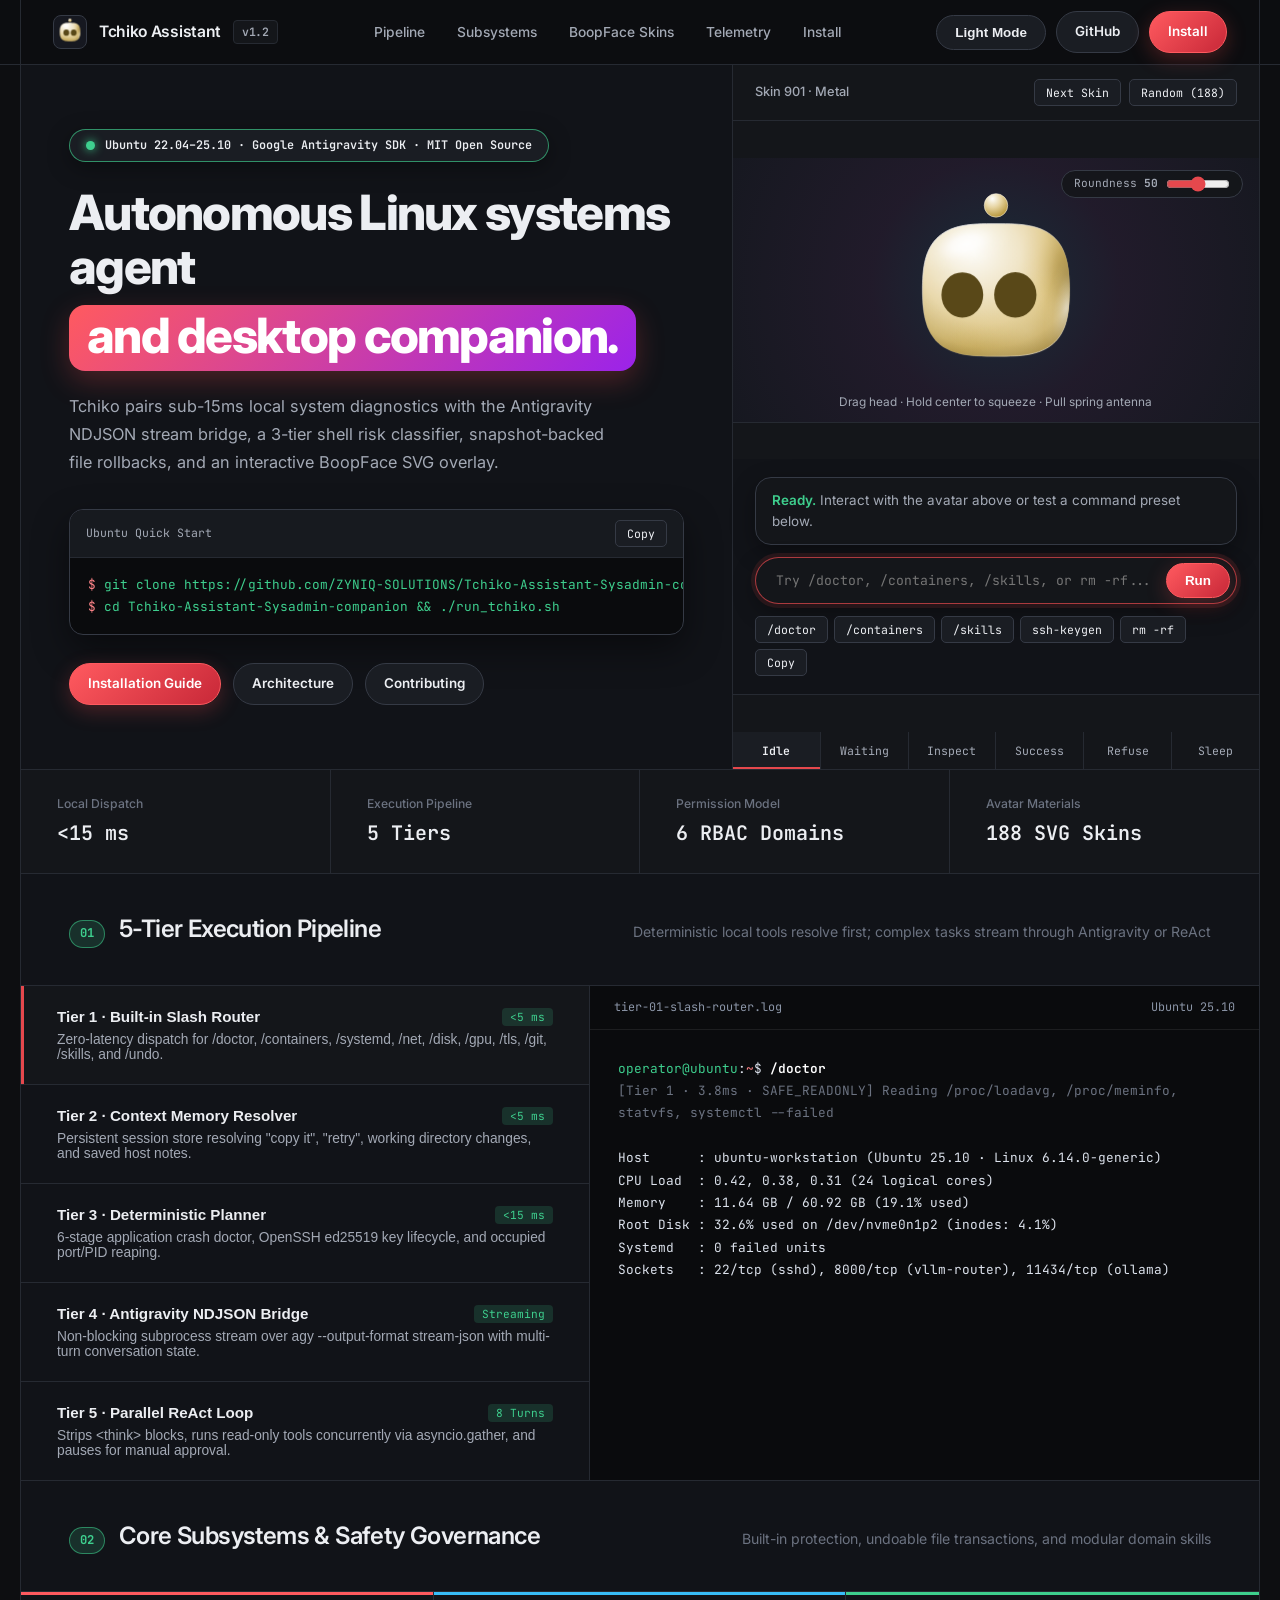
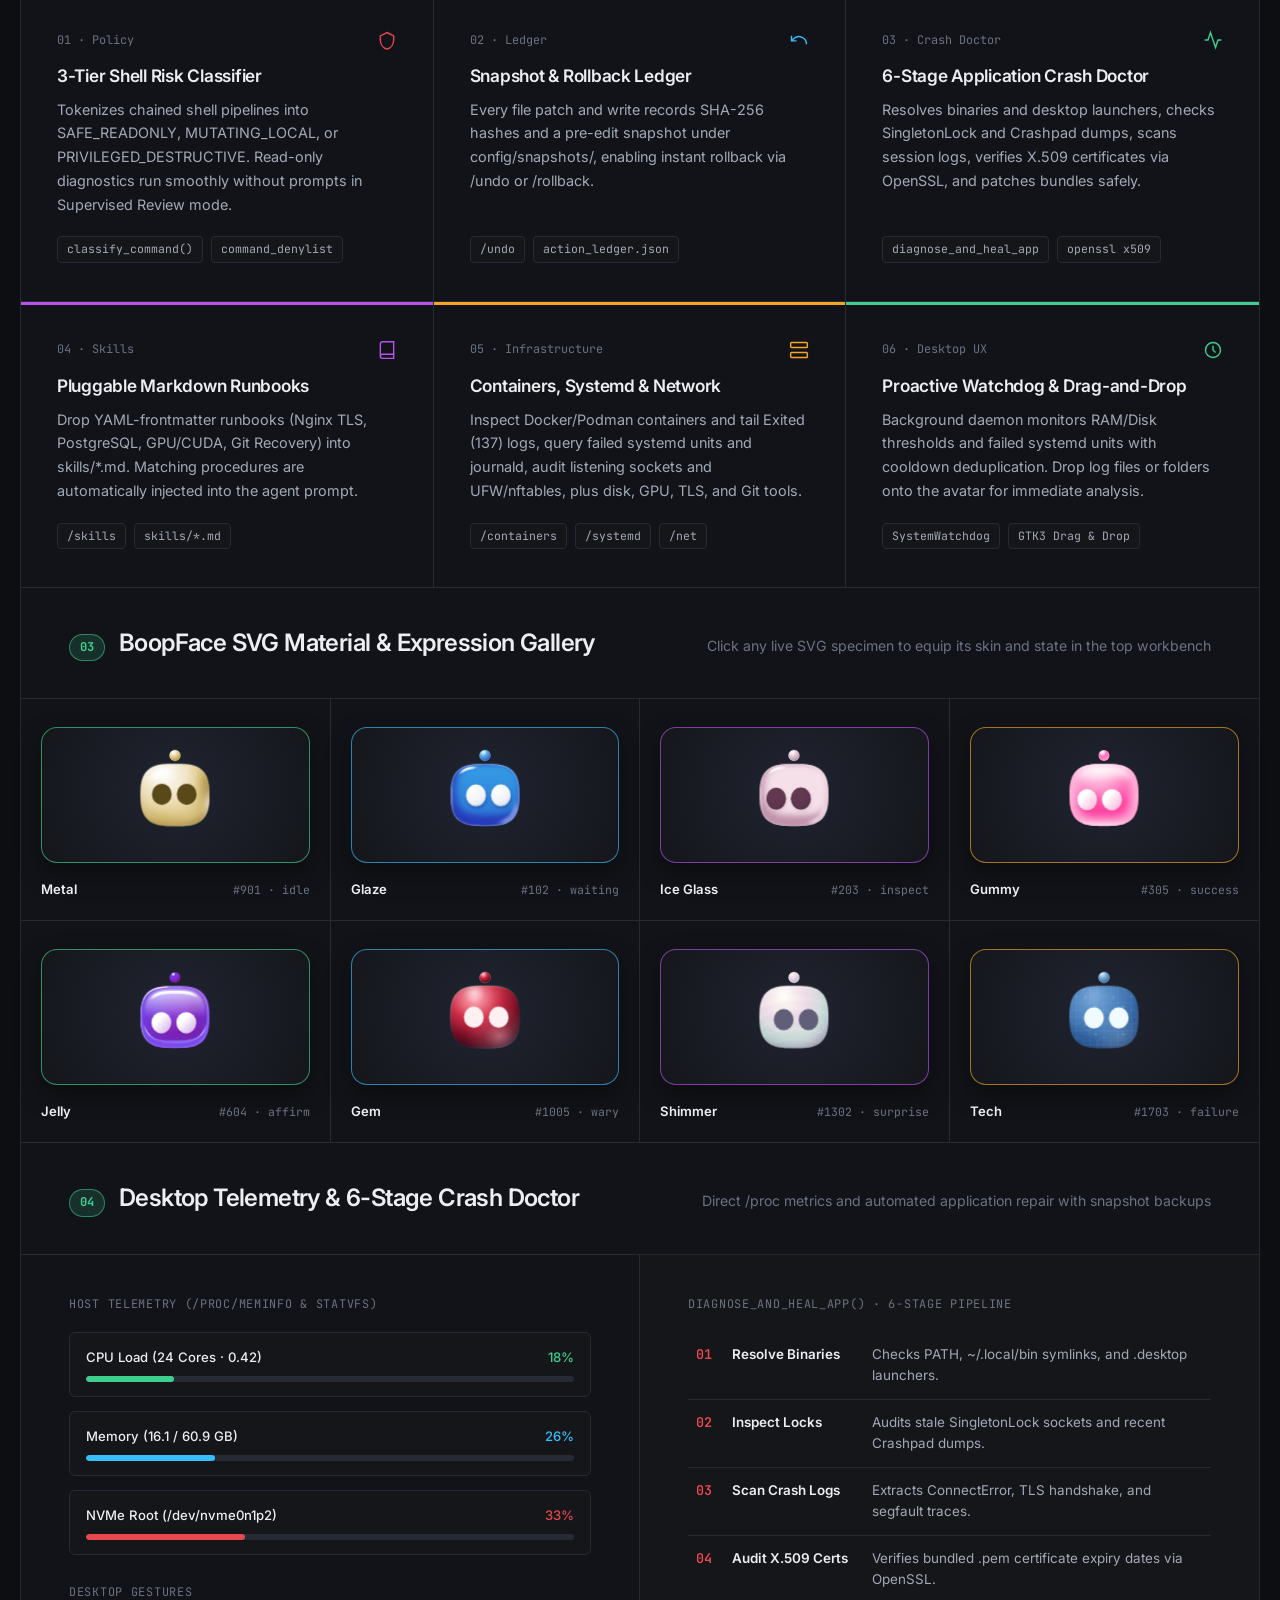
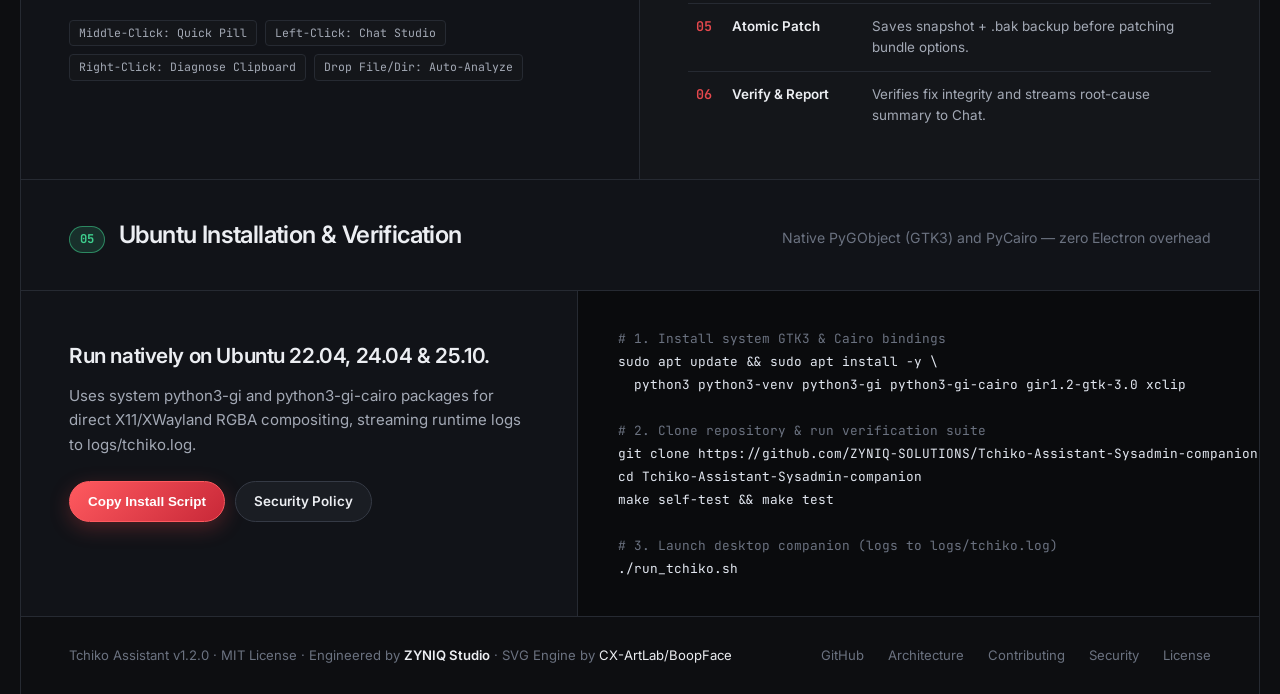
==== commit af168f98: "style(landing): update landing page with 4K promo Obsidian Carbon & multi-accent palette" ====
--- a/landing/index.html
+++ b/landing/index.html
@@ -8,57 +8,71 @@
   <meta property="og:title" content="Tchiko Assistant — Linux Systems Agent &amp; Desktop Companion" />
   <meta property="og:description" content="5-Tier dispatch engine, AST shell risk classifier, snapshot rollback ledger, pluggable skills, and 188-skin BoopFace SVG overlay for Ubuntu Linux." />
   <meta property="og:type" content="website" />
-  <meta name="theme-color" content="#141821" />
+  <meta name="theme-color" content="#0d0e11" />
   <link rel="icon" type="image/svg+xml" href="assets/tchiko-logo.svg" />
   <link rel="preconnect" href="https://fonts.googleapis.com">
   <link rel="preconnect" href="https://fonts.gstatic.com" crossorigin>
-  <link href="https://fonts.googleapis.com/css2?family=Inter:wght@400;500;600;700&family=JetBrains+Mono:wght@400;500;600&display=swap" rel="stylesheet">
+  <link href="https://fonts.googleapis.com/css2?family=Inter:wght@400;500;600;700;800&family=JetBrains+Mono:wght@400;500;600;700&display=swap" rel="stylesheet">
   <style>
-    /* Lifted, breathable Slate-Titanium Studio Palette (No pitch-black void) */
+    /* 4K Promo Video & Poster Studio Palette (Obsidian Carbon + Emerald/Sky/Violet/Crimson Accents) */
     :root {
-      --bg: #131720;
-      --shell-bg: #171c26;
-      --panel: #1d2330;
-      --panel-alt: #232a39;
-      --panel-hover: #293142;
-      --stage-bg: #eef1f6;
-      --stage-text: #1e2330;
-      --stage-muted: #5a6376;
-      --code-bg: #11141c;
-      --line: #283040;
-      --line-strong: #364056;
-      --text: #f3f5f9;
-      --text-dim: #b0b8c9;
-      --text-muted: #7d879c;
+      --bg: #0d0e11;
+      --shell-bg: #111318;
+      --panel: #14161a;
+      --panel-alt: #1a1d23;
+      --panel-hover: #22262e;
+      --stage-bg: #161820;
+      --stage-text: #eceef2;
+      --stage-muted: #a3a9b5;
+      --code-bg: #0a0b0d;
+      --line: #262a32;
+      --line-strong: #353a45;
+      --text: #eceef2;
+      --text-dim: #a3a9b5;
+      --text-muted: #6b7280;
       --crimson: #e5484d;
+      --crimson-bright: #ff5a5f;
+      --crimson-text: #ff8589;
       --crimson-soft: rgba(229, 72, 77, 0.16);
-      --green: #34d399;
-      --green-soft: rgba(52, 211, 153, 0.14);
+      --green: #3ecf8e;
+      --green-soft: rgba(62, 207, 142, 0.16);
       --blue: #38bdf8;
-      --sans: 'Inter', -apple-system, BlinkMacSystemFont, 'Segoe UI', sans-serif;
-      --mono: 'JetBrains Mono', ui-monospace, SFMono-Regular, Menlo, monospace;
+      --blue-soft: rgba(56, 189, 248, 0.16);
+      --violet: #b852eb;
+      --violet-soft: rgba(184, 82, 235, 0.16);
+      --amber: #f5a524;
+      --amber-soft: rgba(245, 165, 36, 0.16);
+      --sans: 'Ubuntu Sans', 'Inter', -apple-system, BlinkMacSystemFont, 'Segoe UI', sans-serif;
+      --mono: 'Ubuntu Sans Mono', 'JetBrains Mono', ui-monospace, SFMono-Regular, Menlo, monospace;
     }
 
     html[data-theme="light"] {
-      --bg: #eef0f4;
-      --shell-bg: #f8f9fb;
+      --bg: #eef0f5;
+      --shell-bg: #f8f9fc;
       --panel: #ffffff;
-      --panel-alt: #f1f3f7;
-      --panel-hover: #e8ecf2;
-      --stage-bg: #eef1f6;
-      --stage-text: #141821;
-      --stage-muted: #5a6376;
-      --code-bg: #151922;
-      --line: #dde1ea;
-      --line-strong: #c7cedb;
-      --text: #12151e;
-      --text-dim: #4a5365;
-      --text-muted: #737d92;
-      --crimson: #dc353b;
-      --crimson-soft: rgba(220, 53, 59, 0.1);
-      --green: #059669;
-      --green-soft: rgba(5, 150, 105, 0.1);
+      --panel-alt: #f1f3f8;
+      --panel-hover: #e7ebf3;
+      --stage-bg: #e9edf5;
+      --stage-text: #12151e;
+      --stage-muted: #555e70;
+      --code-bg: #101217;
+      --line: #dce1ec;
+      --line-strong: #c5ccdc;
+      --text: #0f1219;
+      --text-dim: #464f62;
+      --text-muted: #6b7488;
+      --crimson: #e5484d;
+      --crimson-bright: #ff5a5f;
+      --crimson-text: #d9383e;
+      --crimson-soft: rgba(229, 72, 77, 0.12);
+      --green: #10b981;
+      --green-soft: rgba(16, 185, 129, 0.12);
       --blue: #0284c7;
+      --blue-soft: rgba(2, 132, 199, 0.12);
+      --violet: #9333ea;
+      --violet-soft: rgba(147, 51, 234, 0.12);
+      --amber: #d97706;
+      --amber-soft: rgba(217, 119, 6, 0.12);
     }
 
     *, *::before, *::after {
@@ -109,8 +123,14 @@
       position: sticky;
       top: 0;
       z-index: 100;
-      background: var(--shell-bg);
+      background: rgba(13, 14, 17, 0.88);
+      backdrop-filter: blur(14px);
+      -webkit-backdrop-filter: blur(14px);
       border-bottom: 1px solid var(--line);
+    }
+
+    html[data-theme="light"] .topbar {
+      background: rgba(248, 249, 252, 0.90);
     }
 
     .topbar-inner {
@@ -179,30 +199,33 @@
       align-items: center;
       justify-content: center;
       gap: 8px;
-      padding: 9px 16px;
-      border-radius: 6px;
+      padding: 9px 18px;
+      border-radius: 999px;
       font-size: 0.84rem;
-      font-weight: 500;
+      font-weight: 600;
       cursor: pointer;
       border: 1px solid var(--line-strong);
-      background: var(--panel);
+      background: var(--panel-alt);
       color: var(--text);
-      transition: all 0.15s ease;
+      transition: all 0.16s ease;
     }
 
     .btn:hover {
       background: var(--panel-hover);
+      border-color: var(--blue);
     }
 
     .btn-accent {
-      background: var(--crimson);
-      border-color: var(--crimson);
+      background: linear-gradient(135deg, var(--crimson-bright) 0%, #c82838 100%);
+      border-color: var(--crimson-bright);
       color: #ffffff;
+      box-shadow: 0 6px 20px rgba(229, 72, 77, 0.28);
     }
 
     .btn-accent:hover {
-      background: #d13d42;
-      border-color: #d13d42;
+      background: linear-gradient(135deg, #ff6b70 0%, var(--crimson) 100%);
+      border-color: #ff6b70;
+      transform: translateY(-1px);
     }
 
     /* ── HERO SECTION ───────────────────────────────────────────────────── */
@@ -228,34 +251,47 @@
     .eyebrow-badge {
       display: inline-flex;
       align-items: center;
-      gap: 8px;
+      align-self: flex-start;
+      gap: 10px;
       font-family: var(--mono);
       font-size: 0.74rem;
-      color: var(--text-dim);
-      margin-bottom: 20px;
+      font-weight: 600;
+      color: var(--text);
+      background: var(--panel-alt);
+      border: 1px solid rgba(62, 207, 142, 0.65);
+      padding: 6px 16px;
+      border-radius: 999px;
+      box-shadow: 0 6px 22px rgba(0, 0, 0, 0.35);
+      margin-bottom: 24px;
     }
 
     .status-dot {
-      width: 8px;
-      height: 8px;
+      width: 9px;
+      height: 9px;
       border-radius: 50%;
       background: var(--green);
+      box-shadow: 0 0 10px var(--green);
       display: inline-block;
     }
 
     .hero-left h1 {
-      font-size: clamp(2.25rem, 3.6vw, 3.2rem);
-      font-weight: 700;
+      font-size: clamp(2.35rem, 3.8vw, 3.45rem);
+      font-weight: 800;
       line-height: 1.12;
       letter-spacing: -0.035em;
-      margin-bottom: 20px;
+      margin-bottom: 22px;
       color: var(--text);
     }
 
     .hero-left h1 span {
-      color: var(--text-muted);
-      font-weight: 400;
-      display: block;
+      display: inline-block;
+      margin-top: 10px;
+      padding: 4px 18px 8px;
+      border-radius: 16px;
+      background: linear-gradient(135deg, var(--crimson-bright) 0%, #9b23ea 100%);
+      color: #ffffff;
+      font-weight: 800;
+      box-shadow: 0 10px 28px rgba(229, 72, 77, 0.28);
     }
 
     .hero-lead {
@@ -268,8 +304,9 @@
 
     .hero-cli-card {
       background: var(--code-bg);
-      border: 1px solid var(--line-strong);
-      border-radius: 8px;
+      border: 1.5px solid var(--line-strong);
+      border-radius: 14px;
+      box-shadow: 0 14px 36px rgba(0, 0, 0, 0.45);
       margin-bottom: 28px;
       overflow: hidden;
     }
@@ -278,25 +315,26 @@
       display: flex;
       align-items: center;
       justify-content: space-between;
-      padding: 8px 16px;
-      border-bottom: 1px solid rgba(255, 255, 255, 0.08);
+      padding: 10px 16px;
+      background: rgba(26, 29, 35, 0.85);
+      border-bottom: 1px solid var(--line);
       font-family: var(--mono);
       font-size: 0.72rem;
-      color: #8b95a7;
+      color: var(--text-dim);
     }
 
     .hero-cli-body {
-      padding: 14px 16px;
-      font-family: var(--mono);
-      font-size: 0.78rem;
-      line-height: 1.7;
-      color: #e5e9f0;
+      padding: 16px 18px;
+      font-family: var(--mono);
+      font-size: 0.8rem;
+      line-height: 1.75;
+      color: var(--green);
       overflow-x: auto;
       white-space: pre;
     }
 
     .hero-cli-body .prompt-sign {
-      color: var(--crimson);
+      color: var(--crimson-text);
       margin-right: 8px;
       user-select: none;
     }
@@ -381,16 +419,17 @@
       background: var(--panel-hover);
     }
 
-    /* Warm light-studio well so BoopFace's dark head & 188 skins pop */
+    /* Studio dark stage with subtle radial glow matching the 4K promo videos */
     .boop-viewport {
       position: relative;
-      height: 260px;
+      height: 265px;
       display: flex;
       flex-direction: column;
       align-items: center;
       justify-content: center;
       border-bottom: 1px solid var(--line);
-      background: radial-gradient(circle at 50% 45%, #ffffff 0%, var(--stage-bg) 100%);
+      background:
+        radial-gradient(circle at 50% 48%, rgba(56, 189, 248, 0.14) 0%, rgba(184, 82, 235, 0.08) 42%, var(--stage-bg) 100%);
       color: var(--stage-text);
     }
 
@@ -403,11 +442,15 @@
       gap: 8px;
       font-family: var(--mono);
       font-size: 0.7rem;
-      color: var(--stage-muted);
-      background: rgba(255, 255, 255, 0.75);
-      padding: 4px 10px;
+      color: var(--text-dim);
+      background: rgba(20, 22, 26, 0.88);
+      padding: 4px 12px;
       border-radius: 999px;
-      border: 1px solid rgba(0, 0, 0, 0.08);
+      border: 1px solid var(--line-strong);
+    }
+
+    html[data-theme="light"] .viewport-roundness {
+      background: rgba(255, 255, 255, 0.88);
     }
 
     .viewport-roundness input[type="range"] {
@@ -436,42 +479,51 @@
       font-size: 0.84rem;
       line-height: 1.55;
       color: var(--text-dim);
-      min-height: 44px;
+      min-height: 54px;
+      background: var(--panel);
+      border: 1.5px solid var(--line-strong);
+      border-radius: 16px;
+      padding: 12px 16px;
+      box-shadow: 0 8px 24px rgba(0, 0, 0, 0.32);
     }
 
     .telemetry-readout b {
-      color: var(--text);
+      color: var(--green);
       font-weight: 600;
     }
 
     .telemetry-readout code {
       font-size: 0.76rem;
-      color: var(--crimson);
-      background: var(--crimson-soft);
-      padding: 2px 6px;
-      border-radius: 4px;
+      color: var(--blue);
+      background: var(--blue-soft);
+      padding: 2px 7px;
+      border-radius: 6px;
     }
 
     .prompt-bus {
       display: flex;
       gap: 8px;
+      background: var(--panel);
+      border: 1.5px solid rgba(229, 72, 77, 0.72);
+      border-radius: 999px;
+      padding: 5px 6px 5px 16px;
+      box-shadow: 0 0 0 4px rgba(229, 72, 77, 0.12), 0 8px 22px rgba(0, 0, 0, 0.35);
     }
 
     .prompt-bus input {
       flex: 1;
       min-width: 0;
-      background: var(--panel);
-      border: 1px solid var(--line-strong);
-      border-radius: 6px;
-      padding: 9px 12px;
+      background: transparent;
+      border: none;
+      padding: 6px 4px;
       color: var(--text);
-      font-family: var(--sans);
-      font-size: 0.84rem;
+      font-family: var(--mono);
+      font-size: 0.82rem;
       outline: none;
     }
 
     .prompt-bus input:focus {
-      border-color: var(--crimson);
+      color: #ffffff;
     }
 
     .readout-presets {
@@ -532,9 +584,13 @@
 
     .sec-index {
       font-family: var(--mono);
-      font-size: 0.8rem;
-      color: var(--crimson);
-      font-weight: 600;
+      font-size: 0.76rem;
+      color: var(--green);
+      background: var(--green-soft);
+      border: 1px solid rgba(62, 207, 142, 0.55);
+      padding: 3px 10px;
+      border-radius: 999px;
+      font-weight: 700;
     }
 
     .sec-bar h2 {
@@ -639,10 +695,10 @@
       flex: 1;
     }
 
-    .t-prompt { color: #34d399; }
+    .t-prompt { color: var(--green); }
     .t-cmd { color: #ffffff; font-weight: 600; }
-    .t-accent { color: #f87171; }
-    .t-muted { color: #7d879c; }
+    .t-accent { color: var(--crimson-text); }
+    .t-muted { color: var(--text-muted); }
 
     /* ── SECTION 02: ARCHITECTURAL SUBSYSTEMS GRID ──────────────────────── */
     .spec-grid {
@@ -660,7 +716,25 @@
       flex-direction: column;
       justify-content: space-between;
       gap: 20px;
-    }
+      transition: background 0.18s ease, box-shadow 0.18s ease;
+    }
+
+    .spec-cell:hover {
+      background: var(--panel);
+    }
+
+    .spec-cell:nth-child(1) { box-shadow: inset 0 3px 0 var(--crimson-bright); }
+    .spec-cell:nth-child(2) { box-shadow: inset 0 3px 0 var(--blue); }
+    .spec-cell:nth-child(3) { box-shadow: inset 0 3px 0 var(--green); }
+    .spec-cell:nth-child(4) { box-shadow: inset 0 3px 0 var(--violet); }
+    .spec-cell:nth-child(5) { box-shadow: inset 0 3px 0 var(--amber); }
+    .spec-cell:nth-child(6) { box-shadow: inset 0 3px 0 var(--green); }
+
+    .spec-cell:nth-child(2) .spec-cell-top svg { stroke: var(--blue); }
+    .spec-cell:nth-child(3) .spec-cell-top svg { stroke: var(--green); }
+    .spec-cell:nth-child(4) .spec-cell-top svg { stroke: var(--violet); }
+    .spec-cell:nth-child(5) .spec-cell-top svg { stroke: var(--amber); }
+    .spec-cell:nth-child(6) .spec-cell-top svg { stroke: var(--green); }
 
     .spec-cell:nth-child(3n) {
       border-right: none;
@@ -751,12 +825,29 @@
 
     .specimen-stage {
       width: 100%;
-      height: 132px;
-      border-radius: 8px;
-      background: var(--stage-bg);
+      height: 136px;
+      border-radius: 16px;
+      background: radial-gradient(circle at 50% 45%, #202430 0%, #14161b 100%);
+      border: 1.5px solid var(--line-strong);
+      box-shadow: 0 10px 24px rgba(0, 0, 0, 0.35);
       display: flex;
       align-items: center;
       justify-content: center;
+      transition: border-color 0.16s ease, transform 0.16s ease;
+    }
+
+    html[data-theme="light"] .specimen-stage {
+      background: radial-gradient(circle at 50% 45%, #ffffff 0%, var(--stage-bg) 100%);
+      box-shadow: 0 6px 16px rgba(0, 0, 0, 0.08);
+    }
+
+    .specimen-cell:nth-child(4n+1) .specimen-stage { border-color: rgba(62, 207, 142, 0.65); }
+    .specimen-cell:nth-child(4n+2) .specimen-stage { border-color: rgba(56, 189, 248, 0.65); }
+    .specimen-cell:nth-child(4n+3) .specimen-stage { border-color: rgba(184, 82, 235, 0.65); }
+    .specimen-cell:nth-child(4n+4) .specimen-stage { border-color: rgba(245, 165, 36, 0.65); }
+
+    .specimen-cell:hover .specimen-stage {
+      transform: translateY(-2px);
     }
 
     .specimen-meta {
@@ -1033,7 +1124,7 @@
           <div class="hero-cli-card">
             <div class="hero-cli-head">
               <span>Ubuntu Quick Start</span>
-              <button type="button" class="inst-btn" onclick="copyCli(this)" style="background:#1e2433;color:#f3f5f9;border-color:#364056;">Copy</button>
+              <button type="button" class="inst-btn" onclick="copyCli(this)">Copy</button>
             </div>
             <div class="hero-cli-body"><code><span class="prompt-sign">$</span>git clone https://github.com/ZYNIQ-SOLUTIONS/Tchiko-Assistant-Sysadmin-companion.git
 <span class="prompt-sign">$</span>cd Tchiko-Assistant-Sysadmin-companion &amp;&amp; ./run_tchiko.sh</code></div>
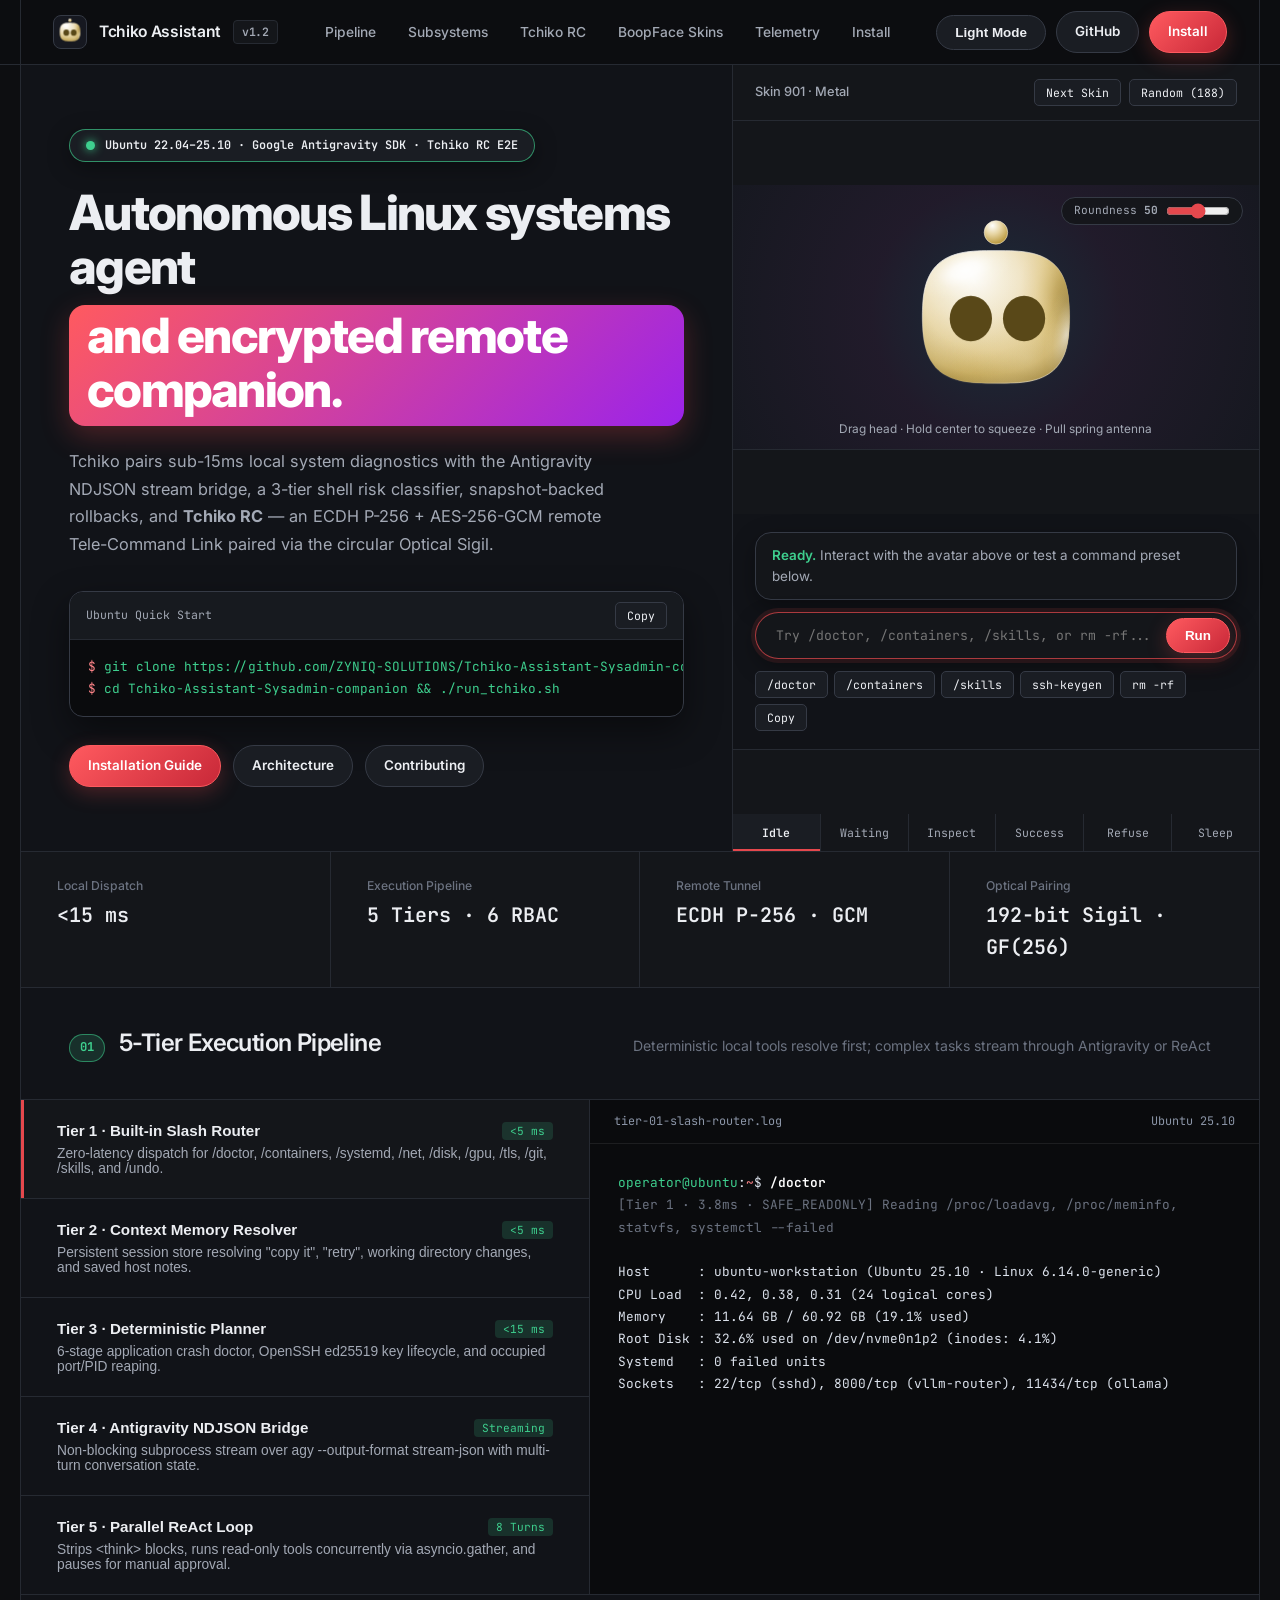
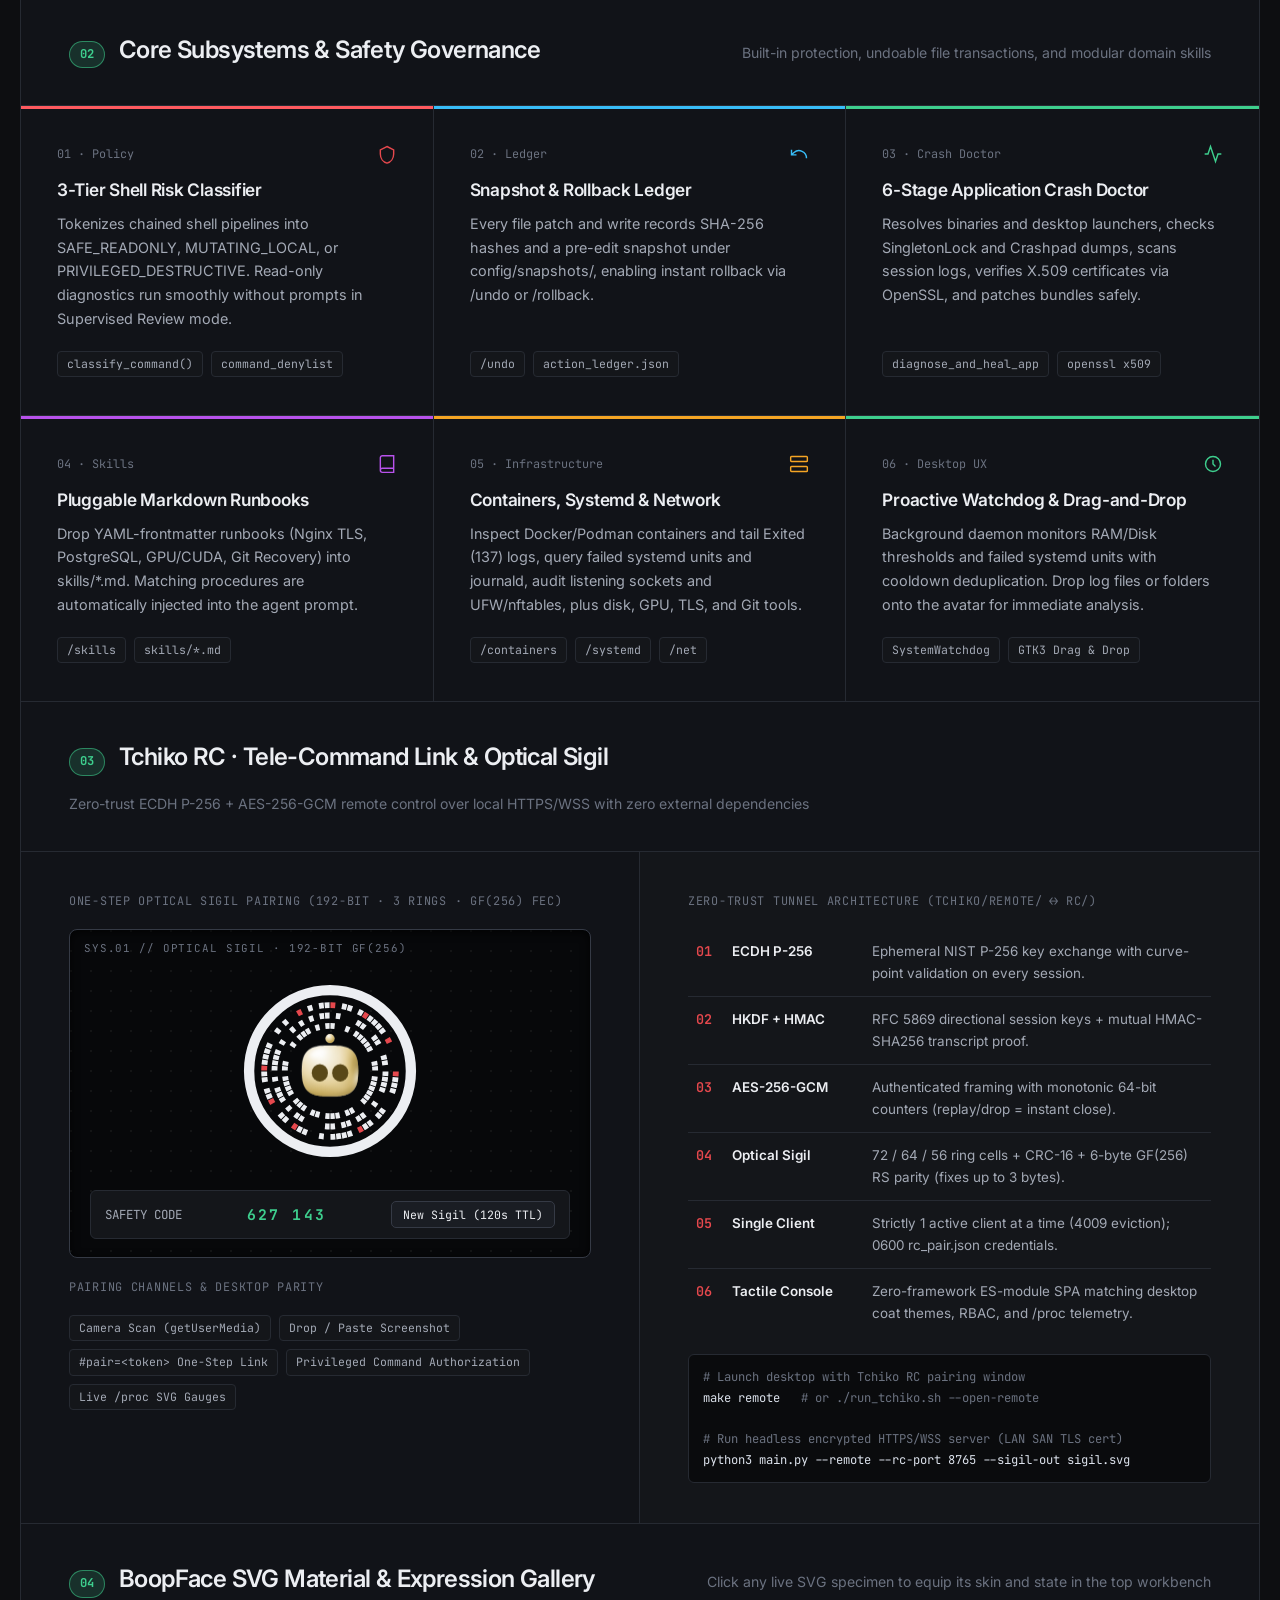
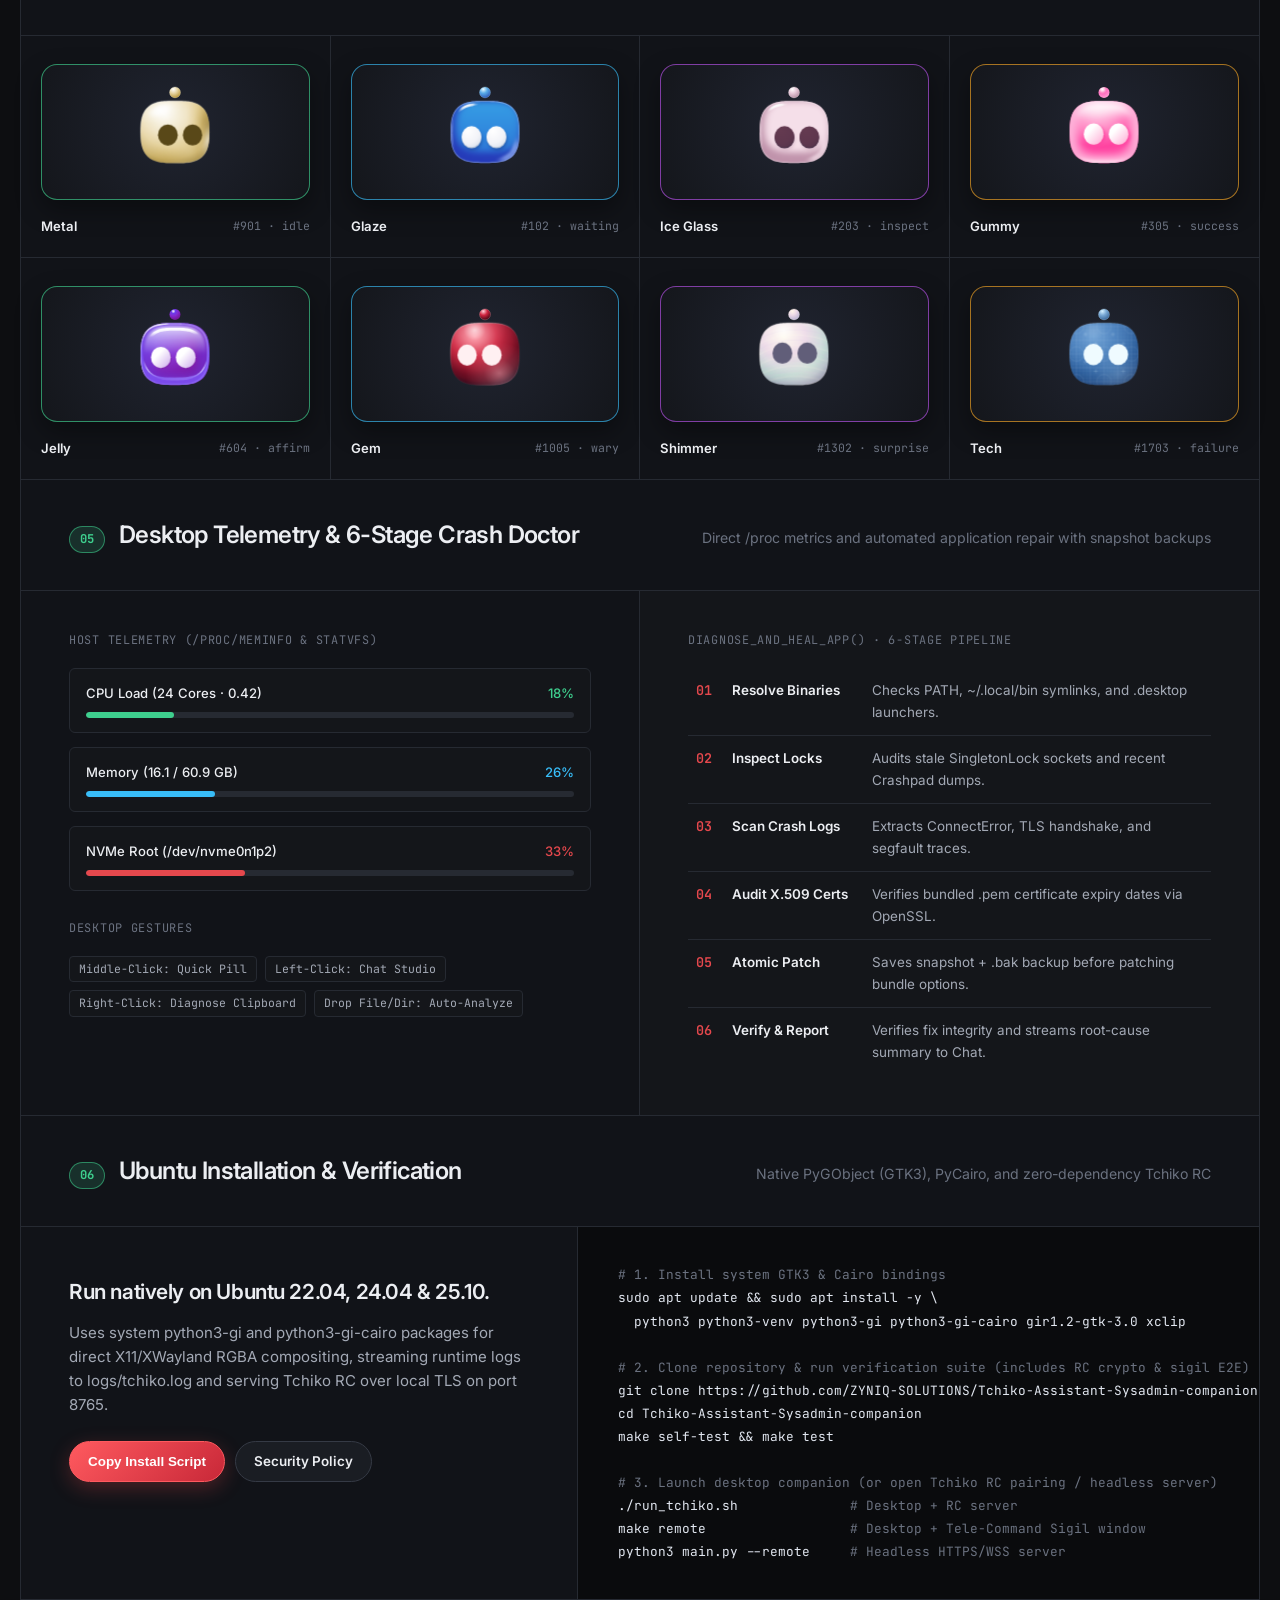
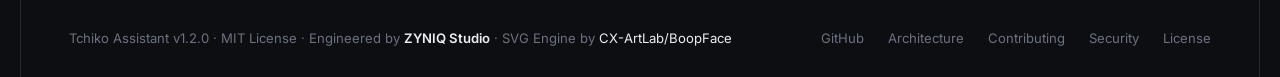
==== commit 311d396b: "docs(landing): showcase Tchiko RC, Optical Sigil, and tactile console UI" ====
--- a/landing/index.html
+++ b/landing/index.html
@@ -4,9 +4,9 @@
   <meta charset="UTF-8" />
   <meta name="viewport" content="width=device-width, initial-scale=1.0" />
   <title>Tchiko Assistant — Autonomous Linux Systems Agent &amp; Desktop Companion</title>
-  <meta name="description" content="Open-source Ubuntu systems engineering agent, 5-tier execution engine, 6-step crash doctor, and interactive BoopFace SVG desktop companion." />
-  <meta property="og:title" content="Tchiko Assistant — Linux Systems Agent &amp; Desktop Companion" />
-  <meta property="og:description" content="5-Tier dispatch engine, AST shell risk classifier, snapshot rollback ledger, pluggable skills, and 188-skin BoopFace SVG overlay for Ubuntu Linux." />
+  <meta name="description" content="Open-source Ubuntu systems engineering agent, 5-tier execution engine, Tchiko RC encrypted remote control with Optical Sigil pairing, and interactive BoopFace SVG companion." />
+  <meta property="og:title" content="Tchiko Assistant — Linux Systems Agent &amp; Encrypted Remote Companion" />
+  <meta property="og:description" content="5-Tier dispatch engine, AST shell risk classifier, snapshot rollback ledger, ECDH P-256 + AES-256-GCM Tchiko RC remote control, and 188-skin BoopFace SVG overlay." />
   <meta property="og:type" content="website" />
   <meta name="theme-color" content="#0d0e11" />
   <link rel="icon" type="image/svg+xml" href="assets/tchiko-logo.svg" />
@@ -964,6 +964,86 @@
 
     .doctor-table td:nth-child(3) {
       color: var(--text-dim);
+    }
+
+    /* ── TCHIKO RC & OPTICAL SIGIL SHOWCASE ─────────────────────────────── */
+    .rc-sigil-bay {
+      position: relative;
+      background:
+        radial-gradient(circle at 1px 1px, rgba(255, 255, 255, 0.05) 1px, transparent 0),
+        #07080a;
+      background-size: 20px 20px, 100% 100%;
+      border: 1px solid var(--line-strong);
+      border-radius: 8px;
+      padding: 24px 20px 18px;
+      display: flex;
+      flex-direction: column;
+      align-items: center;
+      gap: 14px;
+      margin-bottom: 20px;
+      box-shadow: inset 0 2px 10px rgba(0, 0, 0, 0.75);
+    }
+
+    .rc-sigil-bay::before {
+      content: "SYS.01 // OPTICAL SIGIL · 192-BIT GF(256)";
+      position: absolute;
+      top: 10px;
+      left: 14px;
+      font-family: var(--mono);
+      font-size: 0.68rem;
+      color: var(--text-muted);
+      letter-spacing: 0.08em;
+    }
+
+    .rc-sigil-ring-wrap {
+      position: relative;
+      width: 210px;
+      height: 210px;
+      display: flex;
+      align-items: center;
+      justify-content: center;
+      margin-top: 12px;
+    }
+
+    .rc-sigil-ring-wrap svg.sigil-svg {
+      position: absolute;
+      inset: 0;
+      width: 210px;
+      height: 210px;
+    }
+
+    .rc-safety-strip {
+      width: 100%;
+      display: flex;
+      align-items: center;
+      justify-content: space-between;
+      gap: 12px;
+      padding: 10px 14px;
+      background: var(--panel);
+      border: 1px solid var(--line);
+      border-radius: 6px;
+      font-family: var(--mono);
+      font-size: 0.78rem;
+    }
+
+    .rc-safety-digits {
+      color: var(--green);
+      font-weight: 700;
+      letter-spacing: 0.16em;
+      font-size: 0.92rem;
+    }
+
+    .rc-cli-snippet {
+      margin-top: 18px;
+      padding: 12px 14px;
+      background: var(--code-bg);
+      border: 1px solid var(--line);
+      border-radius: 6px;
+      font-family: var(--mono);
+      font-size: 0.76rem;
+      line-height: 1.7;
+      color: #dce2ec;
+      overflow-x: auto;
     }
 
     /* ── SECTION 05: BUILD & DEPLOYMENT ─────────────────────────────────── */
@@ -1085,6 +1165,7 @@
       <nav class="nav-links" aria-label="Primary">
         <a href="#pipeline">Pipeline</a>
         <a href="#subsystems">Subsystems</a>
+        <a href="#remote">Tchiko RC</a>
         <a href="#specimens">BoopFace Skins</a>
         <a href="#studio">Telemetry</a>
         <a href="#deploy">Install</a>
@@ -1109,16 +1190,16 @@
         <div class="hero-left">
           <div class="eyebrow-badge">
             <span class="status-dot"></span>
-            <span>Ubuntu 22.04–25.10 · Google Antigravity SDK · MIT Open Source</span>
+            <span>Ubuntu 22.04–25.10 · Google Antigravity SDK · Tchiko RC E2E</span>
           </div>
 
           <h1>
             Autonomous Linux systems agent
-            <span>and desktop companion.</span>
+            <span>and encrypted remote companion.</span>
           </h1>
 
           <p class="hero-lead">
-            Tchiko pairs sub-15ms local system diagnostics with the Antigravity NDJSON stream bridge, a 3-tier shell risk classifier, snapshot-backed file rollbacks, and an interactive BoopFace SVG overlay.
+            Tchiko pairs sub-15ms local system diagnostics with the Antigravity NDJSON stream bridge, a 3-tier shell risk classifier, snapshot-backed rollbacks, and <strong>Tchiko RC</strong> — an ECDH P-256 + AES-256-GCM remote Tele-Command Link paired via the circular Optical Sigil.
           </p>
 
           <div class="hero-cli-card">
@@ -1212,15 +1293,15 @@
         </div>
         <div class="metric-cell">
           <small>Execution Pipeline</small>
-          <strong>5 Tiers</strong>
+          <strong>5 Tiers · 6 RBAC</strong>
         </div>
         <div class="metric-cell">
-          <small>Permission Model</small>
-          <strong>6 RBAC Domains</strong>
+          <small>Remote Tunnel</small>
+          <strong>ECDH P-256 · GCM</strong>
         </div>
         <div class="metric-cell">
-          <small>Avatar Materials</small>
-          <strong>188 SVG Skins</strong>
+          <small>Optical Pairing</small>
+          <strong>192-bit Sigil · GF(256)</strong>
         </div>
       </div>
     </section>
@@ -1400,10 +1481,89 @@
       </article>
     </section>
 
-    <!-- SECTION 03: BOOPFACE SVG SPECIMEN MATRIX -->
+    <!-- SECTION 03: TCHIKO RC — ENCRYPTED REMOTE CONTROL & OPTICAL SIGIL -->
+    <div class="sec-bar" id="remote">
+      <div class="sec-bar-left">
+        <span class="sec-index">03</span>
+        <h2>Tchiko RC · Tele-Command Link &amp; Optical Sigil</h2>
+      </div>
+      <p>Zero-trust ECDH P-256 + AES-256-GCM remote control over local HTTPS/WSS with zero external dependencies</p>
+    </div>
+
+    <section class="studio-split">
+      <div class="studio-pane">
+        <span class="pane-label">One-Step Optical Sigil Pairing (192-bit · 3 Rings · GF(256) FEC)</span>
+        <div class="rc-sigil-bay">
+          <div class="rc-sigil-ring-wrap">
+            <svg id="landing-sigil-svg" class="sigil-svg" viewBox="-122 -122 244 244" aria-label="Optical Tchiko Sigil pattern"></svg>
+            <boop-face size="72" skin="901" color="#131620" motion="reduce" press-squeeze="false" antenna-drag="false"></boop-face>
+          </div>
+          <div class="rc-safety-strip">
+            <span style="color:var(--text-dim);">SAFETY CODE</span>
+            <span id="landing-safety-code" class="rc-safety-digits">482 917</span>
+            <button type="button" class="inst-btn" onclick="regenerateLandingSigil()">New Sigil (120s TTL)</button>
+          </div>
+        </div>
+
+        <span class="pane-label">Pairing Channels &amp; Desktop Parity</span>
+        <div class="spec-meta">
+          <span class="code-tag">Camera Scan (getUserMedia)</span>
+          <span class="code-tag">Drop / Paste Screenshot</span>
+          <span class="code-tag">#pair=&lt;token&gt; One-Step Link</span>
+          <span class="code-tag">Privileged Command Authorization</span>
+          <span class="code-tag">Live /proc SVG Gauges</span>
+        </div>
+      </div>
+
+      <div class="studio-pane">
+        <span class="pane-label">Zero-Trust Tunnel Architecture (tchiko/remote/ ↔ rc/)</span>
+        <table class="doctor-table">
+          <tbody>
+            <tr>
+              <td>01</td>
+              <td>ECDH P-256</td>
+              <td>Ephemeral NIST P-256 key exchange with curve-point validation on every session.</td>
+            </tr>
+            <tr>
+              <td>02</td>
+              <td>HKDF + HMAC</td>
+              <td>RFC 5869 directional session keys + mutual HMAC-SHA256 transcript proof.</td>
+            </tr>
+            <tr>
+              <td>03</td>
+              <td>AES-256-GCM</td>
+              <td>Authenticated framing with monotonic 64-bit counters (replay/drop = instant close).</td>
+            </tr>
+            <tr>
+              <td>04</td>
+              <td>Optical Sigil</td>
+              <td>72 / 64 / 56 ring cells + CRC-16 + 6-byte GF(256) RS parity (fixes up to 3 bytes).</td>
+            </tr>
+            <tr>
+              <td>05</td>
+              <td>Single Client</td>
+              <td>Strictly 1 active client at a time (4009 eviction); 0600 rc_pair.json credentials.</td>
+            </tr>
+            <tr>
+              <td>06</td>
+              <td>Tactile Console</td>
+              <td>Zero-framework ES-module SPA matching desktop coat themes, RBAC, and /proc telemetry.</td>
+            </tr>
+          </tbody>
+        </table>
+
+        <pre class="rc-cli-snippet"><code><span class="t-muted"># Launch desktop with Tchiko RC pairing window</span>
+make remote   <span class="t-muted"># or ./run_tchiko.sh --open-remote</span>
+
+<span class="t-muted"># Run headless encrypted HTTPS/WSS server (LAN SAN TLS cert)</span>
+python3 main.py --remote --rc-port 8765 --sigil-out sigil.svg</code></pre>
+      </div>
+    </section>
+
+    <!-- SECTION 04: BOOPFACE SVG SPECIMEN MATRIX -->
     <div class="sec-bar" id="specimens">
       <div class="sec-bar-left">
-        <span class="sec-index">03</span>
+        <span class="sec-index">04</span>
         <h2>BoopFace SVG Material &amp; Expression Gallery</h2>
       </div>
       <p>Click any live SVG specimen to equip its skin and state in the top workbench</p>
@@ -1444,10 +1604,10 @@
       </div>
     </section>
 
-    <!-- SECTION 04: GTK3 STUDIO & CRASH DOCTOR PIPELINE -->
+    <!-- SECTION 05: GTK3 STUDIO & CRASH DOCTOR PIPELINE -->
     <div class="sec-bar" id="studio">
       <div class="sec-bar-left">
-        <span class="sec-index">04</span>
+        <span class="sec-index">05</span>
         <h2>Desktop Telemetry &amp; 6-Stage Crash Doctor</h2>
       </div>
       <p>Direct /proc metrics and automated application repair with snapshot backups</p>
@@ -1528,20 +1688,20 @@
       </div>
     </section>
 
-    <!-- SECTION 05: BUILD & INSTALL -->
+    <!-- SECTION 06: BUILD & INSTALL -->
     <div class="sec-bar" id="deploy">
       <div class="sec-bar-left">
-        <span class="sec-index">05</span>
+        <span class="sec-index">06</span>
         <h2>Ubuntu Installation &amp; Verification</h2>
       </div>
-      <p>Native PyGObject (GTK3) and PyCairo — zero Electron overhead</p>
+      <p>Native PyGObject (GTK3), PyCairo, and zero-dependency Tchiko RC</p>
     </div>
 
     <section class="deploy-split">
       <div class="deploy-info">
         <h3>Run natively on Ubuntu 22.04, 24.04 &amp; 25.10.</h3>
         <p>
-          Uses system python3-gi and python3-gi-cairo packages for direct X11/XWayland RGBA compositing, streaming runtime logs to logs/tchiko.log.
+          Uses system python3-gi and python3-gi-cairo packages for direct X11/XWayland RGBA compositing, streaming runtime logs to logs/tchiko.log and serving Tchiko RC over local TLS on port 8765.
         </p>
         <div style="display:flex;gap:10px;flex-wrap:wrap;">
           <button type="button" class="btn btn-accent" onclick="copyCli(this)">Copy Install Script</button>
@@ -1555,13 +1715,15 @@
 sudo apt update &amp;&amp; sudo apt install -y \
   python3 python3-venv python3-gi python3-gi-cairo gir1.2-gtk-3.0 xclip
 
-<span class="t-muted"># 2. Clone repository &amp; run verification suite</span>
+<span class="t-muted"># 2. Clone repository &amp; run verification suite (includes RC crypto &amp; sigil E2E)</span>
 git clone https://github.com/ZYNIQ-SOLUTIONS/Tchiko-Assistant-Sysadmin-companion.git
 cd Tchiko-Assistant-Sysadmin-companion
 make self-test &amp;&amp; make test
 
-<span class="t-muted"># 3. Launch desktop companion (logs to logs/tchiko.log)</span>
-./run_tchiko.sh</code></pre>
+<span class="t-muted"># 3. Launch desktop companion (or open Tchiko RC pairing / headless server)</span>
+./run_tchiko.sh              <span class="t-muted"># Desktop + RC server</span>
+make remote                  <span class="t-muted"># Desktop + Tele-Command Sigil window</span>
+python3 main.py --remote     <span class="t-muted"># Headless HTTPS/WSS server</span></code></pre>
     </section>
   </main>
 
@@ -1817,6 +1979,58 @@
       document.getElementById('term-output').innerHTML = data.body;
     };
     window.selectTier(document.querySelector('.tier-row.active'), 'tier1');
+
+    window.regenerateLandingSigil = function () {
+      const svg = document.getElementById('landing-sigil-svg');
+      const codeEl = document.getElementById('landing-safety-code');
+      if (!svg) return;
+
+      const ns = 'http://www.w3.org/2000/svg';
+      svg.innerHTML = '';
+
+      // Outer locator ring (R=100, inner=88 matching tchiko/remote/sigil.py)
+      const locator = document.createElementNS(ns, 'circle');
+      locator.setAttribute('cx', '0');
+      locator.setAttribute('cy', '0');
+      locator.setAttribute('r', '94');
+      locator.setAttribute('fill', 'none');
+      locator.setAttribute('stroke', '#eceef2');
+      locator.setAttribute('stroke-width', '12');
+      svg.appendChild(locator);
+
+      const ringCells = [72, 64, 56];
+      const ringRadii = [76.5, 64.5, 52.5];
+      const colors = ['#eceef2', '#e5484d'];
+
+      ringCells.forEach((cells, rIdx) => {
+        const radius = ringRadii[rIdx];
+        const step = (Math.PI * 2) / cells;
+        for (let i = 0; i < cells; i++) {
+          const bit = (Math.random() > 0.42) ? 1 : 0;
+          if (!bit) continue;
+          const a0 = -Math.PI / 2 + i * step + step * 0.08;
+          const a1 = -Math.PI / 2 + (i + 1) * step - step * 0.08;
+          const x0 = Math.cos(a0) * radius;
+          const y0 = Math.sin(a0) * radius;
+          const x1 = Math.cos(a1) * radius;
+          const y1 = Math.sin(a1) * radius;
+          const arc = document.createElementNS(ns, 'path');
+          arc.setAttribute('d', `M ${x0.toFixed(2)} ${y0.toFixed(2)} A ${radius} ${radius} 0 0 1 ${x1.toFixed(2)} ${y1.toFixed(2)}`);
+          arc.setAttribute('fill', 'none');
+          arc.setAttribute('stroke', (rIdx === 0 && i % 6 === 0) ? colors[1] : colors[0]);
+          arc.setAttribute('stroke-width', '6.8');
+          arc.setAttribute('stroke-linecap', 'butt');
+          svg.appendChild(arc);
+        }
+      });
+
+      if (codeEl) {
+        const a = String(Math.floor(100 + Math.random() * 900));
+        const b = String(Math.floor(100 + Math.random() * 900));
+        codeEl.textContent = `${a} ${b}`;
+      }
+    };
+    window.regenerateLandingSigil();
   </script>
 </body>
 </html>
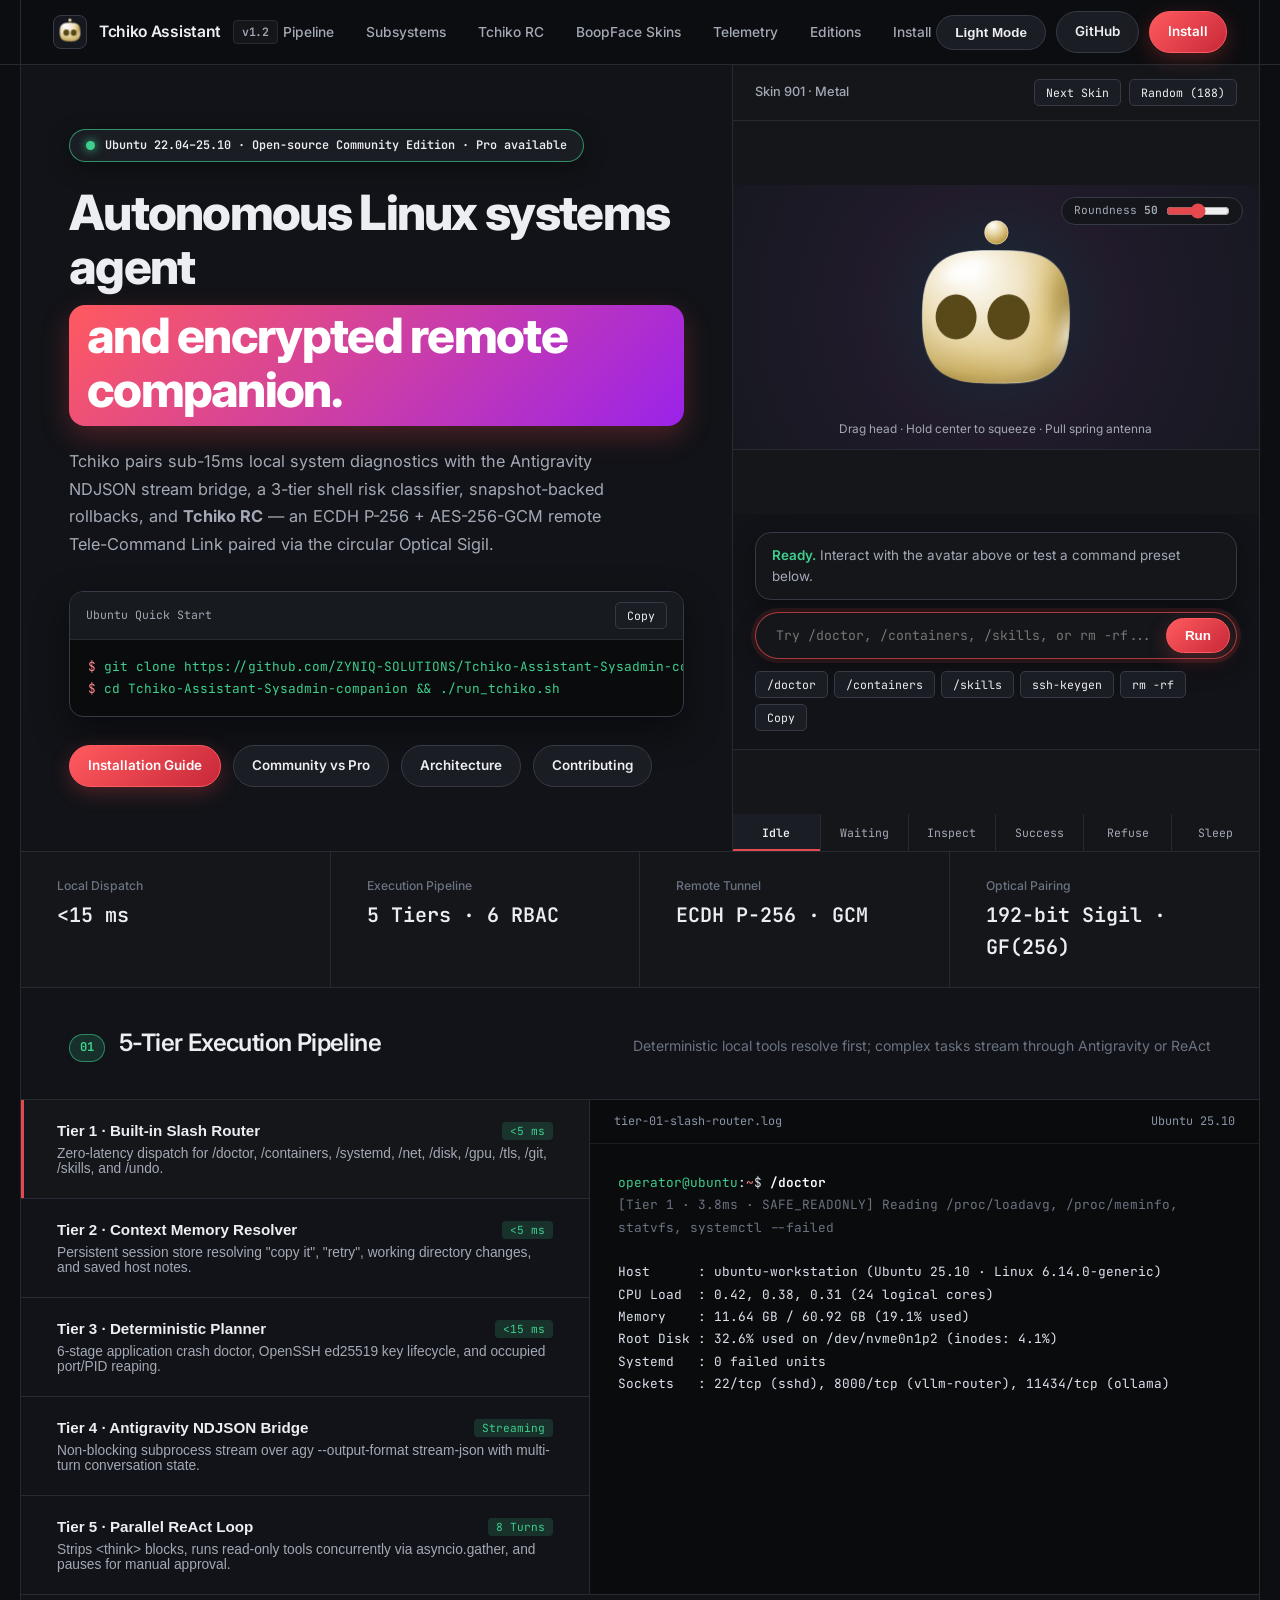
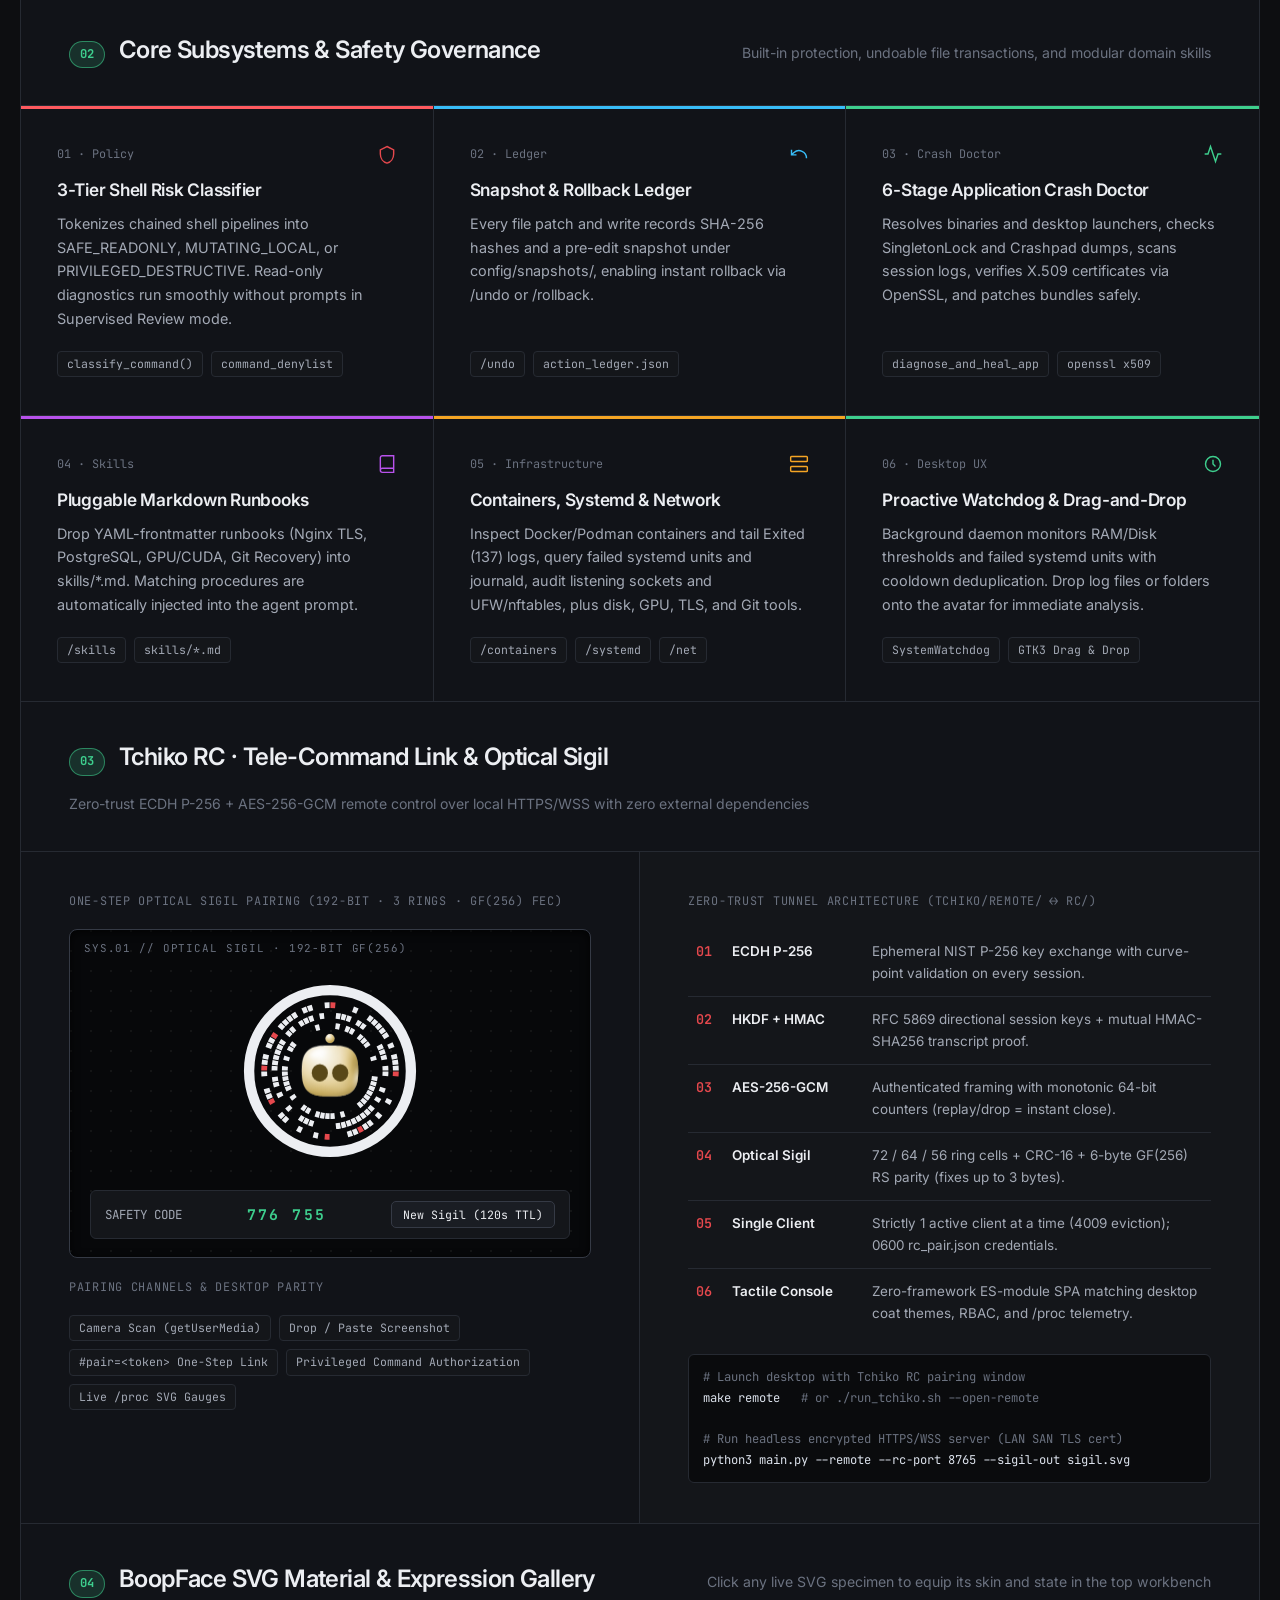
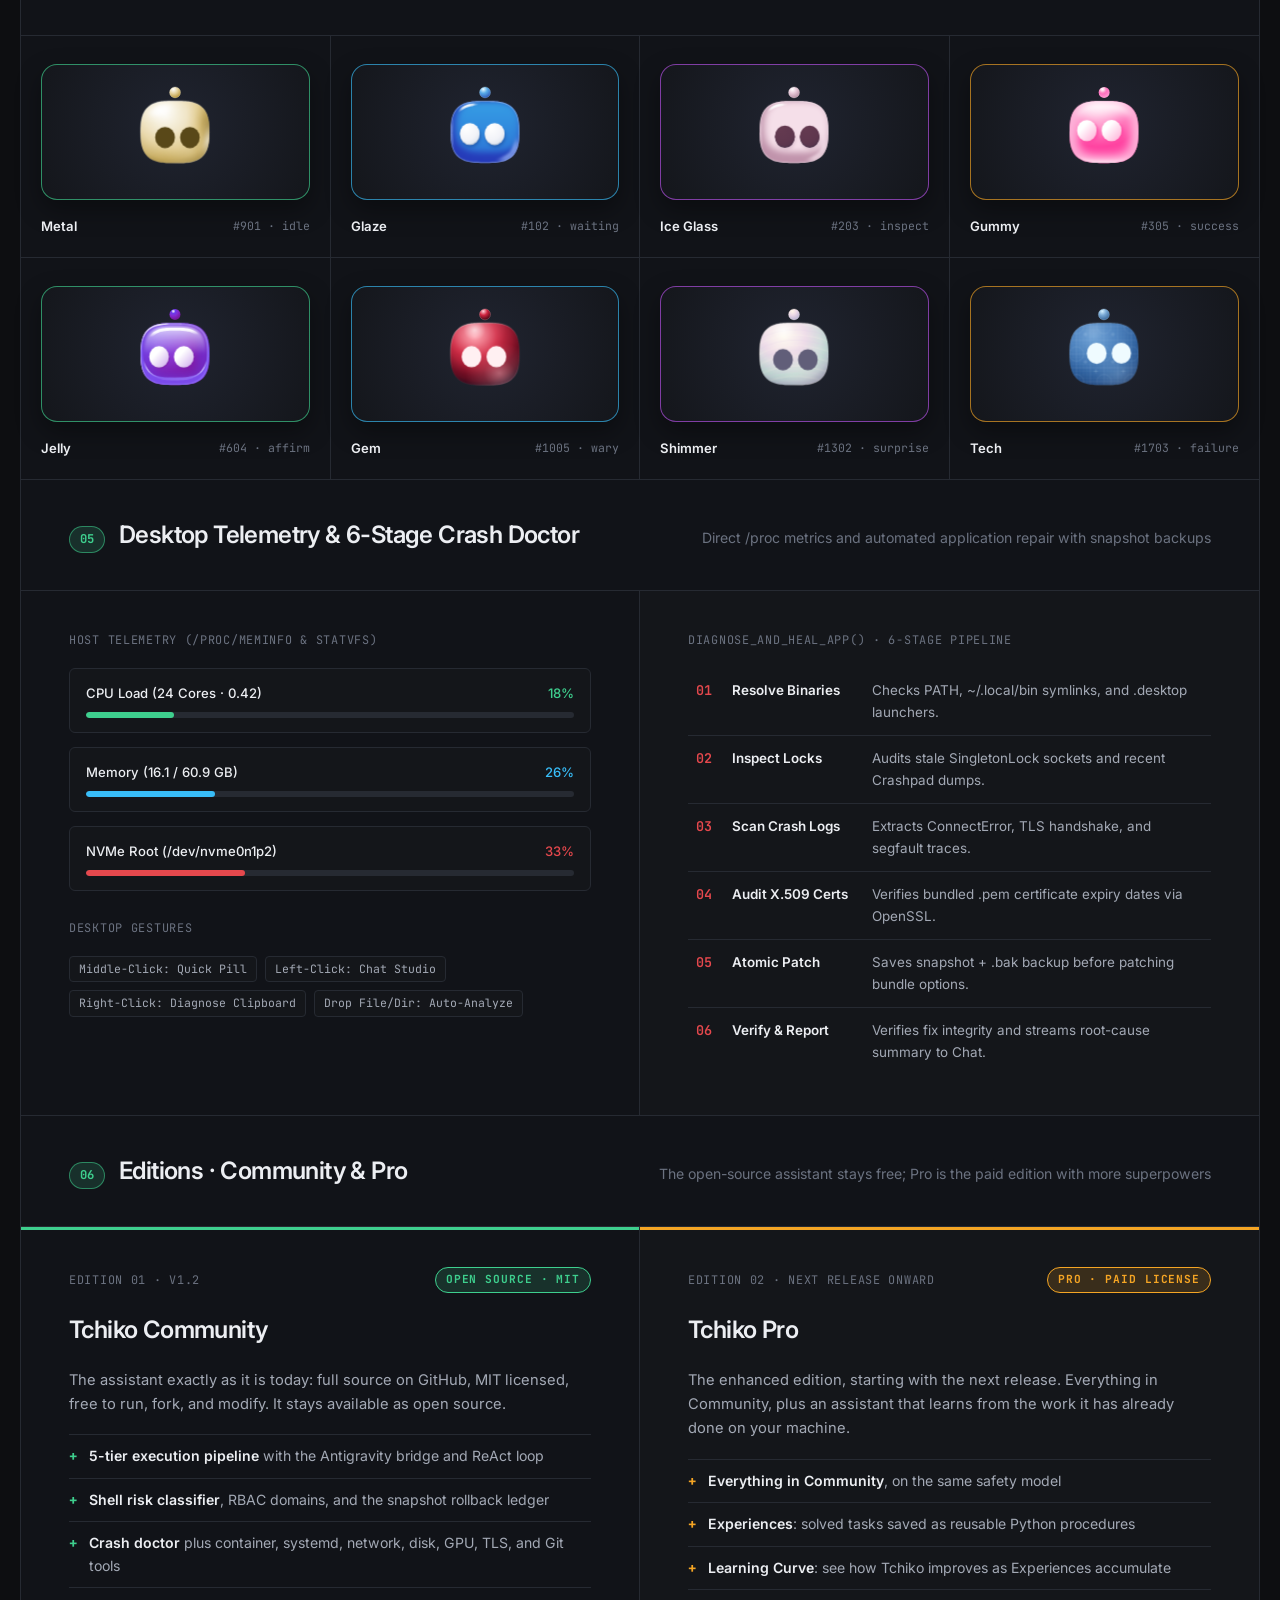
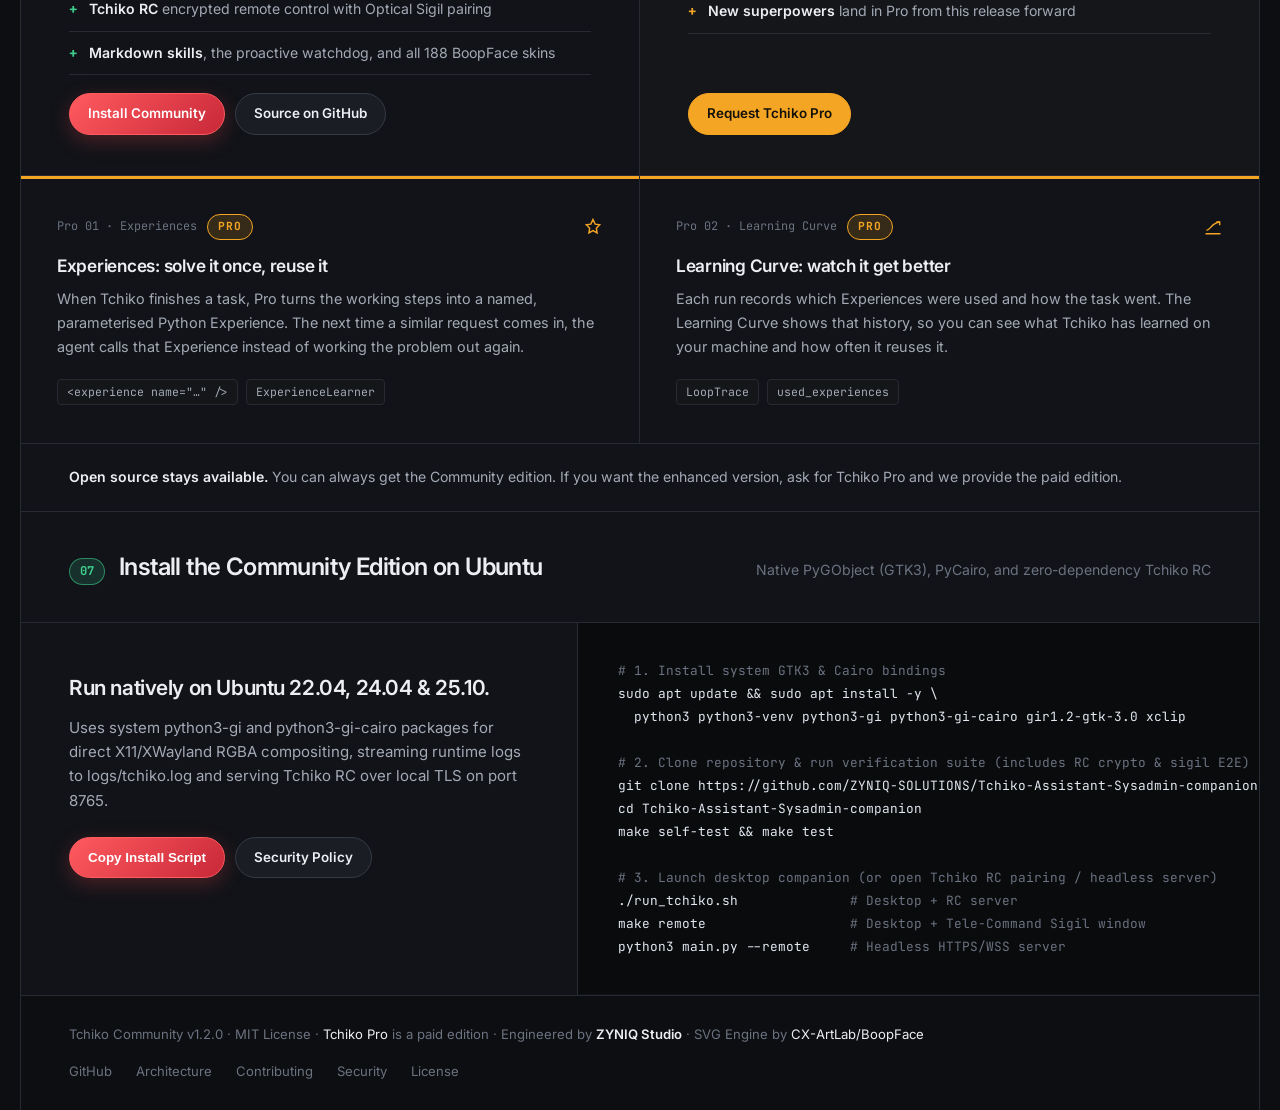
==== commit 5e7840f2: "feat(landing): present Community (open source) and Pro (paid) editions Add an Editions section compa" ====
--- a/landing/index.html
+++ b/landing/index.html
@@ -4,7 +4,7 @@
   <meta charset="UTF-8" />
   <meta name="viewport" content="width=device-width, initial-scale=1.0" />
   <title>Tchiko Assistant — Autonomous Linux Systems Agent &amp; Desktop Companion</title>
-  <meta name="description" content="Open-source Ubuntu systems engineering agent, 5-tier execution engine, Tchiko RC encrypted remote control with Optical Sigil pairing, and interactive BoopFace SVG companion." />
+  <meta name="description" content="Open-source Ubuntu systems engineering agent with a 5-tier execution engine, Tchiko RC encrypted remote control, and BoopFace SVG companion. Tchiko Pro adds learned Experiences and the Learning Curve." />
   <meta property="og:title" content="Tchiko Assistant — Linux Systems Agent &amp; Encrypted Remote Companion" />
   <meta property="og:description" content="5-Tier dispatch engine, AST shell risk classifier, snapshot rollback ledger, ECDH P-256 + AES-256-GCM Tchiko RC remote control, and 188-skin BoopFace SVG overlay." />
   <meta property="og:type" content="website" />
@@ -1046,7 +1046,163 @@
       overflow-x: auto;
     }
 
-    /* ── SECTION 05: BUILD & DEPLOYMENT ─────────────────────────────────── */
+    /* ── SECTION 06: EDITIONS (COMMUNITY · PRO) ─────────────────────────── */
+    .edition-grid {
+      display: grid;
+      grid-template-columns: 1fr 1fr;
+      border-bottom: 1px solid var(--line);
+    }
+
+    .edition-cell {
+      padding: 40px 48px;
+      border-right: 1px solid var(--line);
+      background: var(--shell-bg);
+      display: flex;
+      flex-direction: column;
+      gap: 18px;
+      box-shadow: inset 0 3px 0 var(--green);
+    }
+
+    .edition-cell.is-pro {
+      border-right: none;
+      background: var(--panel);
+      box-shadow: inset 0 3px 0 var(--amber);
+    }
+
+    .edition-top {
+      display: flex;
+      align-items: center;
+      justify-content: space-between;
+      gap: 12px;
+      font-family: var(--mono);
+      font-size: 0.74rem;
+      text-transform: uppercase;
+      letter-spacing: 0.06em;
+      color: var(--text-muted);
+    }
+
+    .edition-tag {
+      font-family: var(--mono);
+      font-size: 0.7rem;
+      font-weight: 700;
+      letter-spacing: 0.08em;
+      text-transform: uppercase;
+      padding: 3px 10px;
+      border-radius: 999px;
+      color: var(--green);
+      background: var(--green-soft);
+      border: 1px solid var(--green);
+      white-space: nowrap;
+    }
+
+    .edition-tag.is-pro {
+      color: var(--amber);
+      background: var(--amber-soft);
+      border-color: var(--amber);
+    }
+
+    .edition-cell h3 {
+      font-size: 1.5rem;
+      font-weight: 600;
+      letter-spacing: -0.025em;
+    }
+
+    .edition-cell > p {
+      font-size: 0.92rem;
+      color: var(--text-dim);
+      line-height: 1.65;
+    }
+
+    .edition-list {
+      list-style: none;
+      display: flex;
+      flex-direction: column;
+      border-top: 1px solid var(--line);
+      flex: 1;
+    }
+
+    .edition-list li {
+      display: flex;
+      gap: 12px;
+      padding: 10px 0;
+      border-bottom: 1px solid var(--line);
+      font-size: 0.88rem;
+      color: var(--text-dim);
+    }
+
+    .edition-list li::before {
+      content: "+";
+      font-family: var(--mono);
+      font-weight: 700;
+      color: var(--green);
+    }
+
+    .edition-cell.is-pro .edition-list li::before {
+      color: var(--amber);
+    }
+
+    .edition-list li b {
+      color: var(--text);
+      font-weight: 600;
+    }
+
+    .edition-actions {
+      display: flex;
+      gap: 10px;
+      flex-wrap: wrap;
+    }
+
+    .btn-pro {
+      background: var(--amber);
+      border-color: var(--amber);
+      color: #14110a;
+    }
+
+    .btn-pro:hover {
+      background: var(--amber);
+      border-color: var(--text);
+      transform: translateY(-1px);
+    }
+
+    .pro-grid {
+      display: grid;
+      grid-template-columns: 1fr 1fr;
+      border-bottom: 1px solid var(--line);
+    }
+
+    .pro-grid .spec-cell {
+      box-shadow: inset 0 3px 0 var(--amber);
+      border-bottom: none;
+    }
+
+    .pro-grid .spec-cell:last-child {
+      border-right: none;
+    }
+
+    .pro-grid .spec-cell .spec-cell-top svg {
+      stroke: var(--amber);
+    }
+
+    .pro-grid .spec-cell-top span:first-child {
+      display: inline-flex;
+      align-items: center;
+      gap: 10px;
+    }
+
+    .edition-pledge {
+      padding: 22px 48px;
+      border-bottom: 1px solid var(--line);
+      background: var(--shell-bg);
+      font-size: 0.88rem;
+      color: var(--text-dim);
+    }
+
+    .edition-pledge b {
+      color: var(--text);
+      font-weight: 600;
+    }
+
+    /* ── SECTION 07: BUILD & DEPLOYMENT ─────────────────────────────────── */
     .deploy-split {
       display: grid;
       grid-template-columns: 0.9fr 1.1fr;
@@ -1111,8 +1267,24 @@
       .hero-split,
       .pipeline-grid,
       .studio-split,
+      .edition-grid,
+      .pro-grid,
       .deploy-split {
         grid-template-columns: 1fr;
+      }
+      .edition-cell {
+        border-right: none;
+        border-bottom: 1px solid var(--line);
+        padding: 36px 24px;
+      }
+      .edition-cell.is-pro {
+        border-bottom: none;
+      }
+      .pro-grid .spec-cell:first-child {
+        border-bottom: 1px solid var(--line);
+      }
+      .edition-pledge {
+        padding: 20px 24px;
       }
       .hero-left,
       .tier-selector,
@@ -1168,6 +1340,7 @@
         <a href="#remote">Tchiko RC</a>
         <a href="#specimens">BoopFace Skins</a>
         <a href="#studio">Telemetry</a>
+        <a href="#editions">Editions</a>
         <a href="#deploy">Install</a>
       </nav>
 
@@ -1190,7 +1363,7 @@
         <div class="hero-left">
           <div class="eyebrow-badge">
             <span class="status-dot"></span>
-            <span>Ubuntu 22.04–25.10 · Google Antigravity SDK · Tchiko RC E2E</span>
+            <span>Ubuntu 22.04–25.10 · Open-source Community Edition · Pro available</span>
           </div>
 
           <h1>
@@ -1213,6 +1386,7 @@
 
           <div class="hero-actions">
             <a href="#deploy" class="btn btn-accent">Installation Guide</a>
+            <a href="#editions" class="btn">Community vs Pro</a>
             <a href="https://github.com/ZYNIQ-SOLUTIONS/Tchiko-Assistant-Sysadmin-companion/blob/main/docs/ARCHITECTURE.md" target="_blank" rel="noopener noreferrer" class="btn">
               Architecture
             </a>
@@ -1688,11 +1862,104 @@
       </div>
     </section>
 
-    <!-- SECTION 06: BUILD & INSTALL -->
+    <!-- SECTION 06: EDITIONS — COMMUNITY (OPEN SOURCE) & PRO (PAID) -->
+    <div class="sec-bar" id="editions">
+      <div class="sec-bar-left">
+        <span class="sec-index">06</span>
+        <h2>Editions · Community &amp; Pro</h2>
+      </div>
+      <p>The open-source assistant stays free; Pro is the paid edition with more superpowers</p>
+    </div>
+
+    <section class="edition-grid">
+      <article class="edition-cell">
+        <div class="edition-top">
+          <span>Edition 01 · v1.2</span>
+          <span class="edition-tag">Open Source · MIT</span>
+        </div>
+        <h3>Tchiko Community</h3>
+        <p>
+          The assistant exactly as it is today: full source on GitHub, MIT licensed, free to run, fork, and modify. It stays available as open source.
+        </p>
+        <ul class="edition-list">
+          <li><span><b>5-tier execution pipeline</b> with the Antigravity bridge and ReAct loop</span></li>
+          <li><span><b>Shell risk classifier</b>, RBAC domains, and the snapshot rollback ledger</span></li>
+          <li><span><b>Crash doctor</b> plus container, systemd, network, disk, GPU, TLS, and Git tools</span></li>
+          <li><span><b>Tchiko RC</b> encrypted remote control with Optical Sigil pairing</span></li>
+          <li><span><b>Markdown skills</b>, the proactive watchdog, and all 188 BoopFace skins</span></li>
+        </ul>
+        <div class="edition-actions">
+          <a href="#deploy" class="btn btn-accent">Install Community</a>
+          <a href="https://github.com/ZYNIQ-SOLUTIONS/Tchiko-Assistant-Sysadmin-companion" target="_blank" rel="noopener noreferrer" class="btn">Source on GitHub</a>
+        </div>
+      </article>
+
+      <article class="edition-cell is-pro">
+        <div class="edition-top">
+          <span>Edition 02 · Next release onward</span>
+          <span class="edition-tag is-pro">Pro · Paid license</span>
+        </div>
+        <h3>Tchiko Pro</h3>
+        <p>
+          The enhanced edition, starting with the next release. Everything in Community, plus an assistant that learns from the work it has already done on your machine.
+        </p>
+        <ul class="edition-list">
+          <li><span><b>Everything in Community</b>, on the same safety model</span></li>
+          <li><span><b>Experiences</b>: solved tasks saved as reusable Python procedures</span></li>
+          <li><span><b>Learning Curve</b>: see how Tchiko improves as Experiences accumulate</span></li>
+          <li><span><b>New superpowers</b> land in Pro from this release forward</span></li>
+        </ul>
+        <div class="edition-actions">
+          <a href="https://zyniq.studio" target="_blank" rel="noopener noreferrer" class="btn btn-pro">Request Tchiko Pro</a>
+        </div>
+      </article>
+    </section>
+
+    <section class="pro-grid">
+      <article class="spec-cell">
+        <div>
+          <div class="spec-cell-top">
+            <span>Pro 01 · Experiences <span class="edition-tag is-pro">Pro</span></span>
+            <svg viewBox="0 0 24 24" aria-hidden="true"><path d="M12 3l2.6 5.6L20 9.3l-4 4.1.9 5.6-4.9-2.7L7.1 19l.9-5.6-4-4.1 5.4-.7L12 3z"/></svg>
+          </div>
+          <h3>Experiences: solve it once, reuse it</h3>
+          <p>
+            When Tchiko finishes a task, Pro turns the working steps into a named, parameterised Python Experience. The next time a similar request comes in, the agent calls that Experience instead of working the problem out again.
+          </p>
+        </div>
+        <div class="spec-meta">
+          <span class="code-tag">&lt;experience name="…" /&gt;</span>
+          <span class="code-tag">ExperienceLearner</span>
+        </div>
+      </article>
+
+      <article class="spec-cell">
+        <div>
+          <div class="spec-cell-top">
+            <span>Pro 02 · Learning Curve <span class="edition-tag is-pro">Pro</span></span>
+            <svg viewBox="0 0 24 24" aria-hidden="true"><path d="M3 20h18M4 16c5 0 6-9 16-10"/><path d="M16 6h4v4"/></svg>
+          </div>
+          <h3>Learning Curve: watch it get better</h3>
+          <p>
+            Each run records which Experiences were used and how the task went. The Learning Curve shows that history, so you can see what Tchiko has learned on your machine and how often it reuses it.
+          </p>
+        </div>
+        <div class="spec-meta">
+          <span class="code-tag">LoopTrace</span>
+          <span class="code-tag">used_experiences</span>
+        </div>
+      </article>
+    </section>
+
+    <div class="edition-pledge">
+      <b>Open source stays available.</b> You can always get the Community edition. If you want the enhanced version, ask for Tchiko Pro and we provide the paid edition.
+    </div>
+
+    <!-- SECTION 07: BUILD & INSTALL -->
     <div class="sec-bar" id="deploy">
       <div class="sec-bar-left">
-        <span class="sec-index">06</span>
-        <h2>Ubuntu Installation &amp; Verification</h2>
+        <span class="sec-index">07</span>
+        <h2>Install the Community Edition on Ubuntu</h2>
       </div>
       <p>Native PyGObject (GTK3), PyCairo, and zero-dependency Tchiko RC</p>
     </div>
@@ -1729,7 +1996,7 @@
 
   <footer>
     <div>
-      Tchiko Assistant v1.2.0 · MIT License · Engineered by <a href="https://zyniq.studio" target="_blank" rel="noopener noreferrer" style="color:var(--text);font-weight:600;">ZYNIQ Studio</a> · SVG Engine by <a href="https://github.com/CX-ArtLab/BoopFace" target="_blank" rel="noopener noreferrer" style="color:var(--text);">CX-ArtLab/BoopFace</a>
+      Tchiko Community v1.2.0 · MIT License · <a href="#editions" style="color:var(--text);">Tchiko Pro</a> is a paid edition · Engineered by <a href="https://zyniq.studio" target="_blank" rel="noopener noreferrer" style="color:var(--text);font-weight:600;">ZYNIQ Studio</a> · SVG Engine by <a href="https://github.com/CX-ArtLab/BoopFace" target="_blank" rel="noopener noreferrer" style="color:var(--text);">CX-ArtLab/BoopFace</a>
     </div>
     <div class="footer-links">
       <a href="https://github.com/ZYNIQ-SOLUTIONS/Tchiko-Assistant-Sysadmin-companion" target="_blank" rel="noopener noreferrer">GitHub</a>
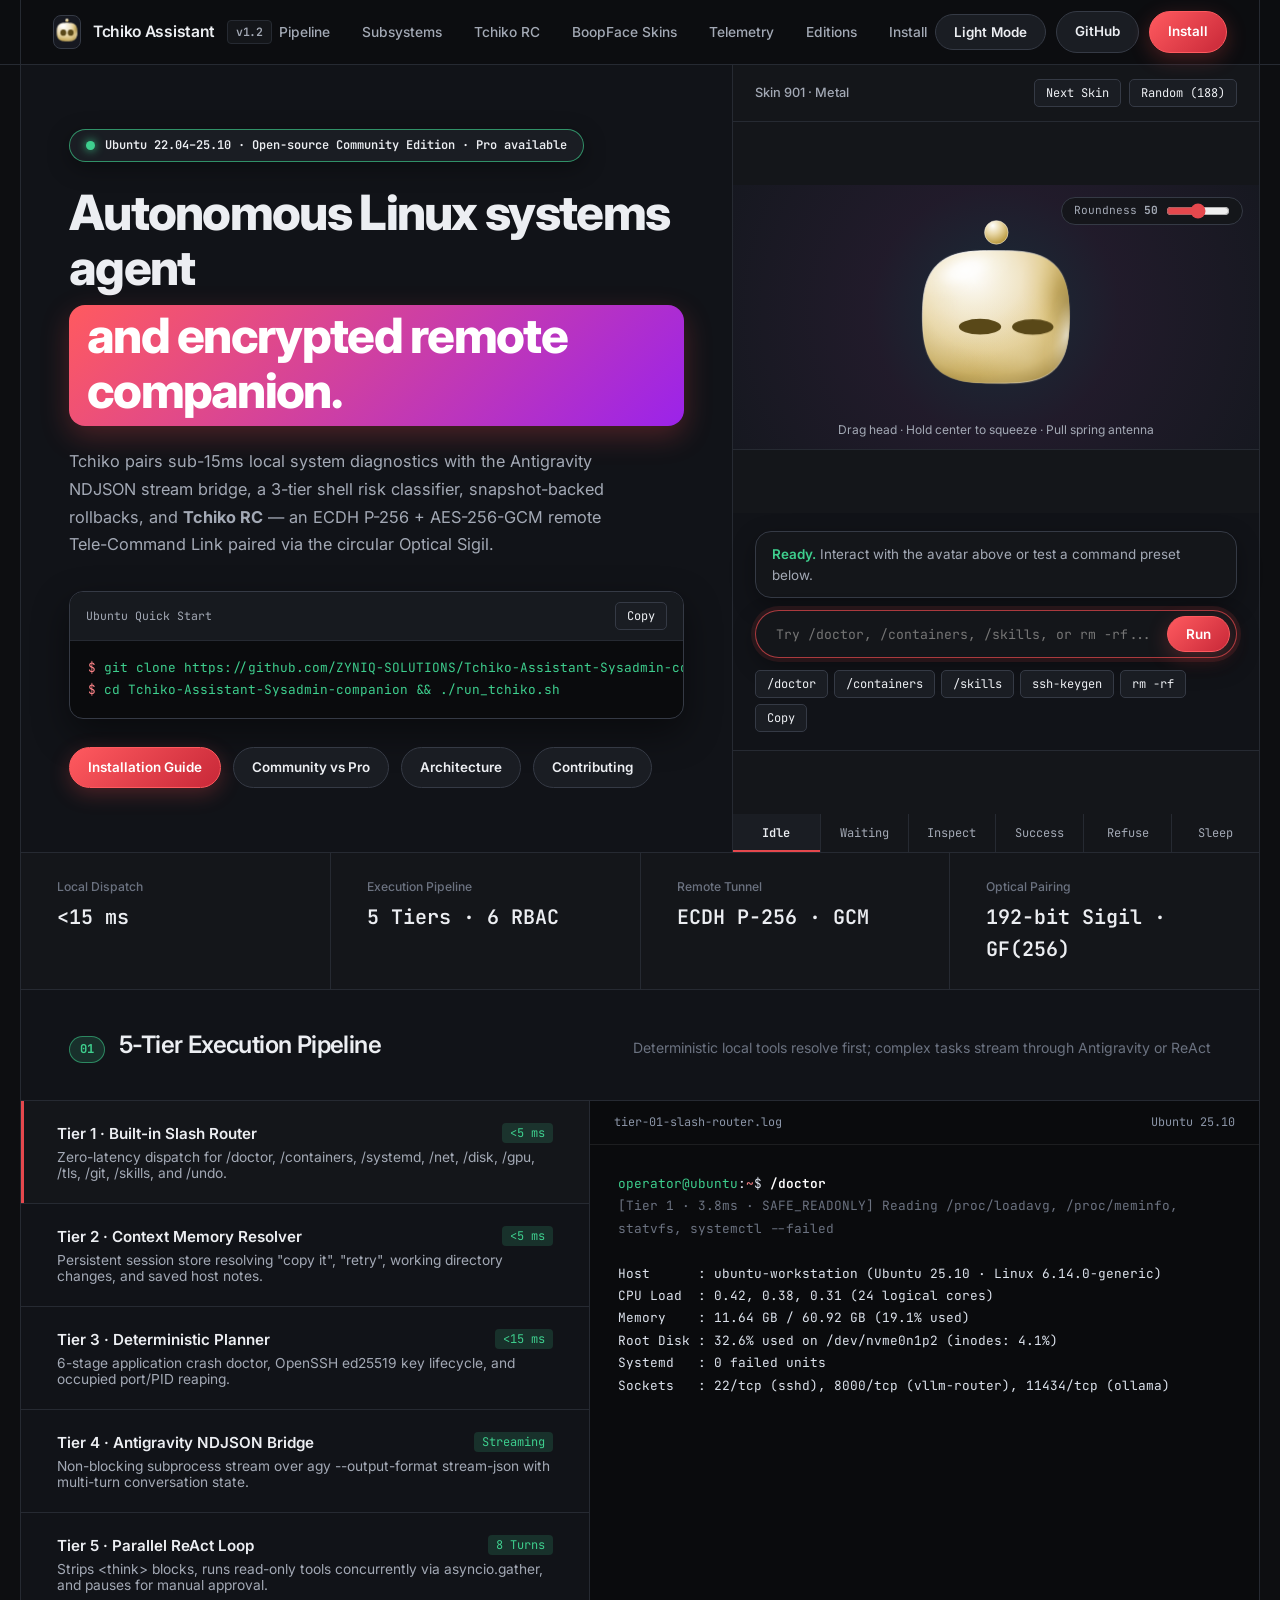
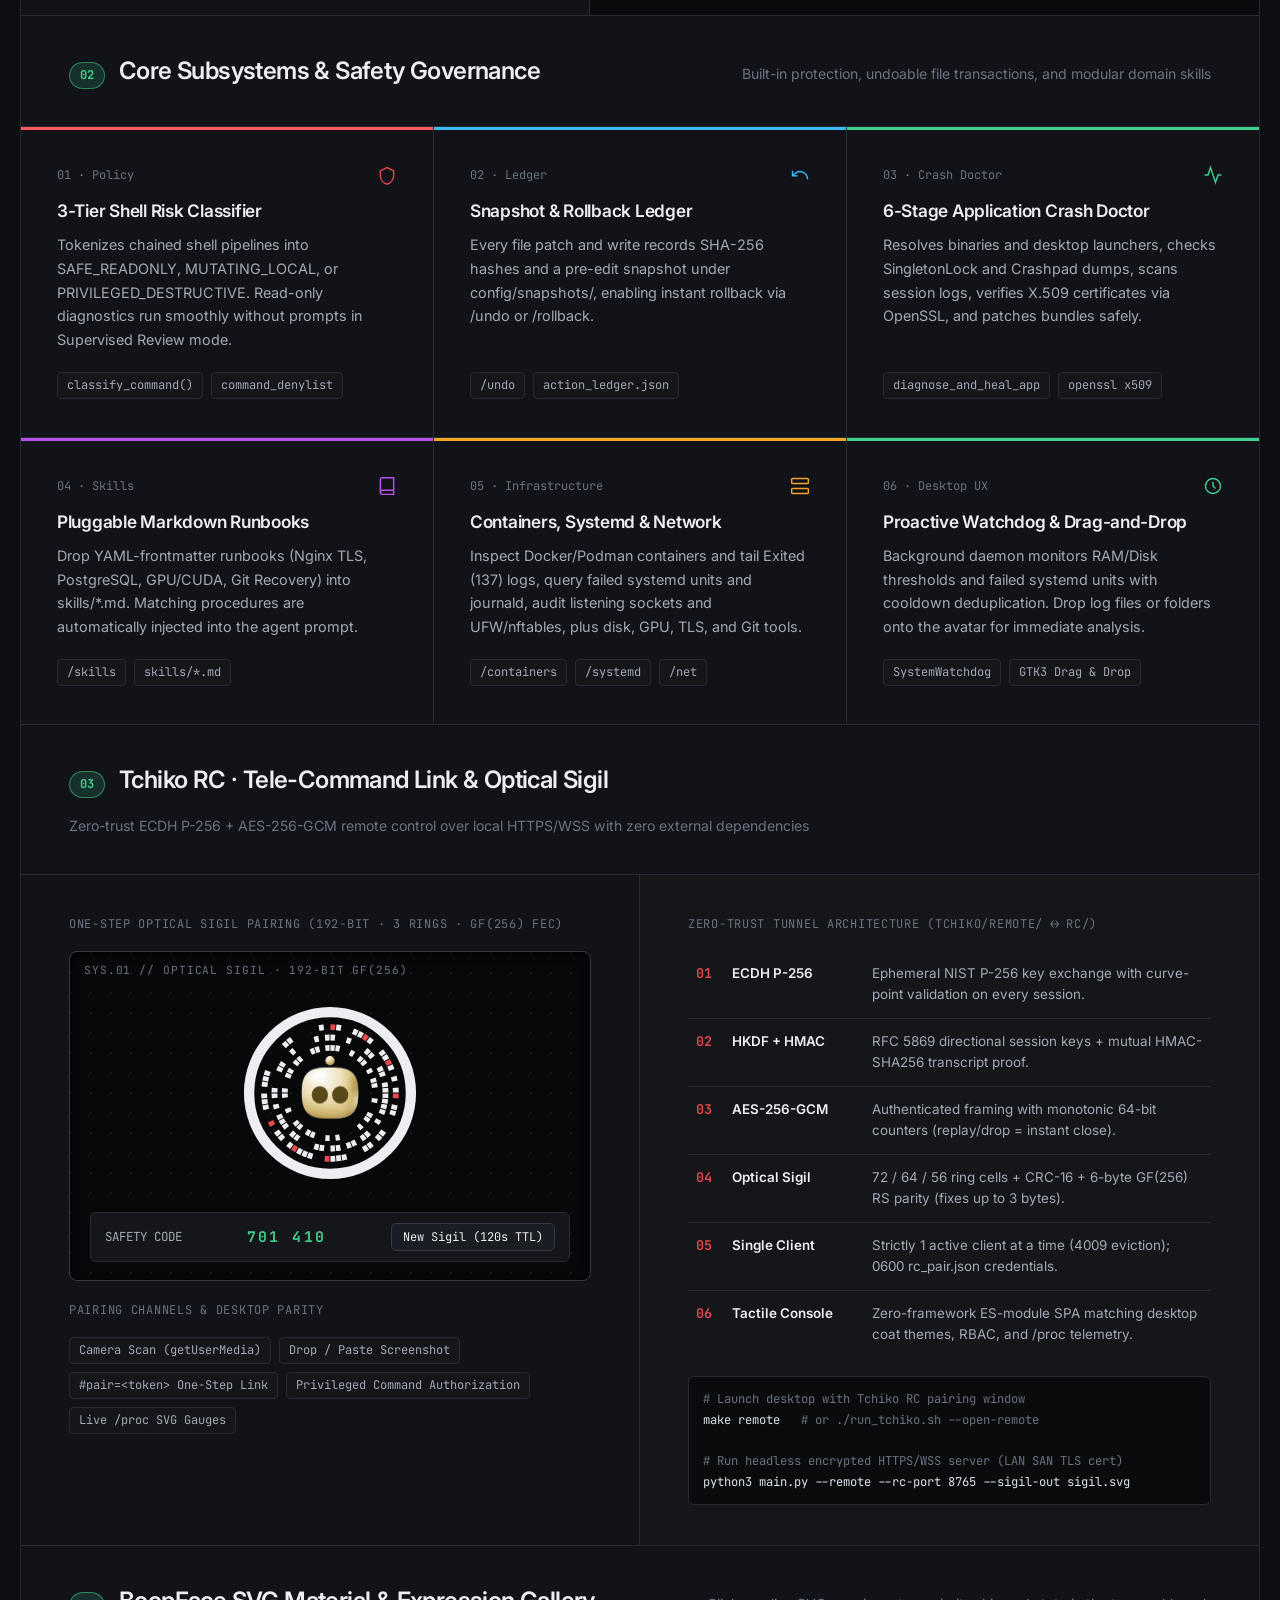
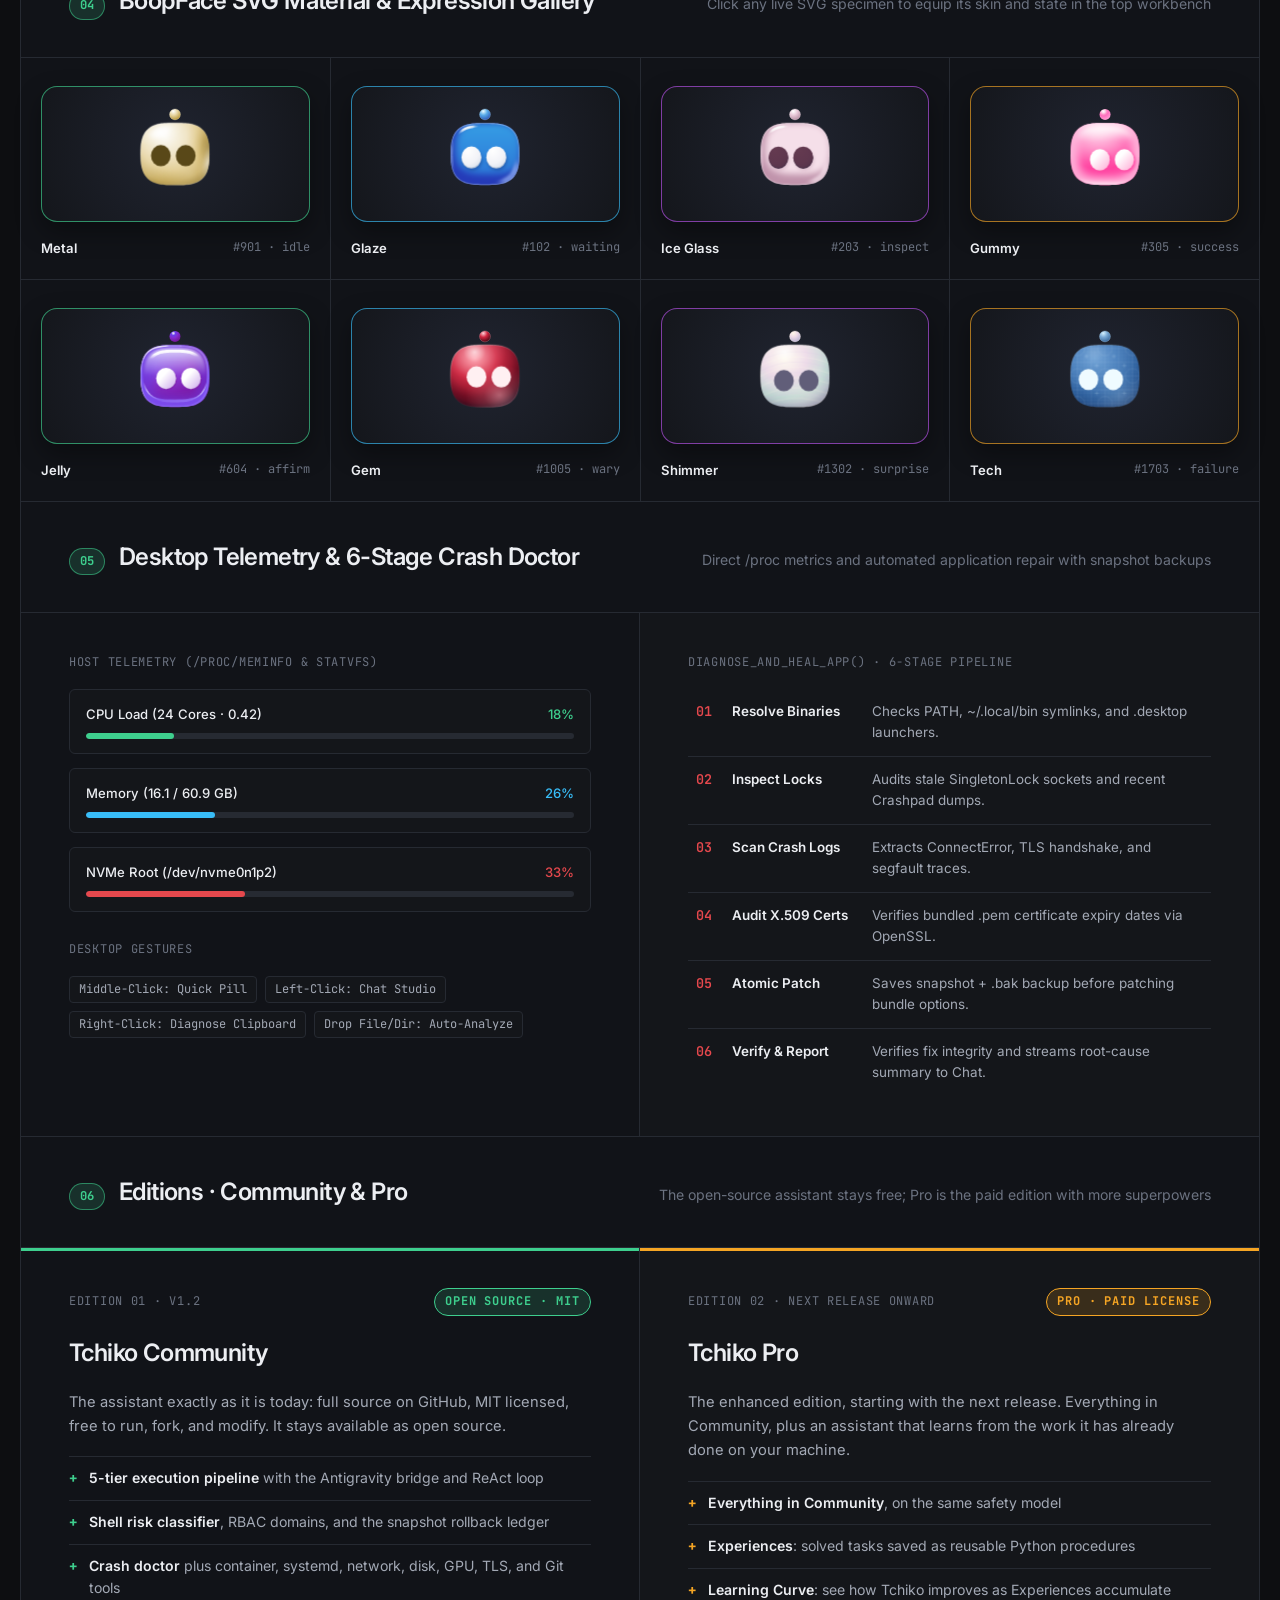
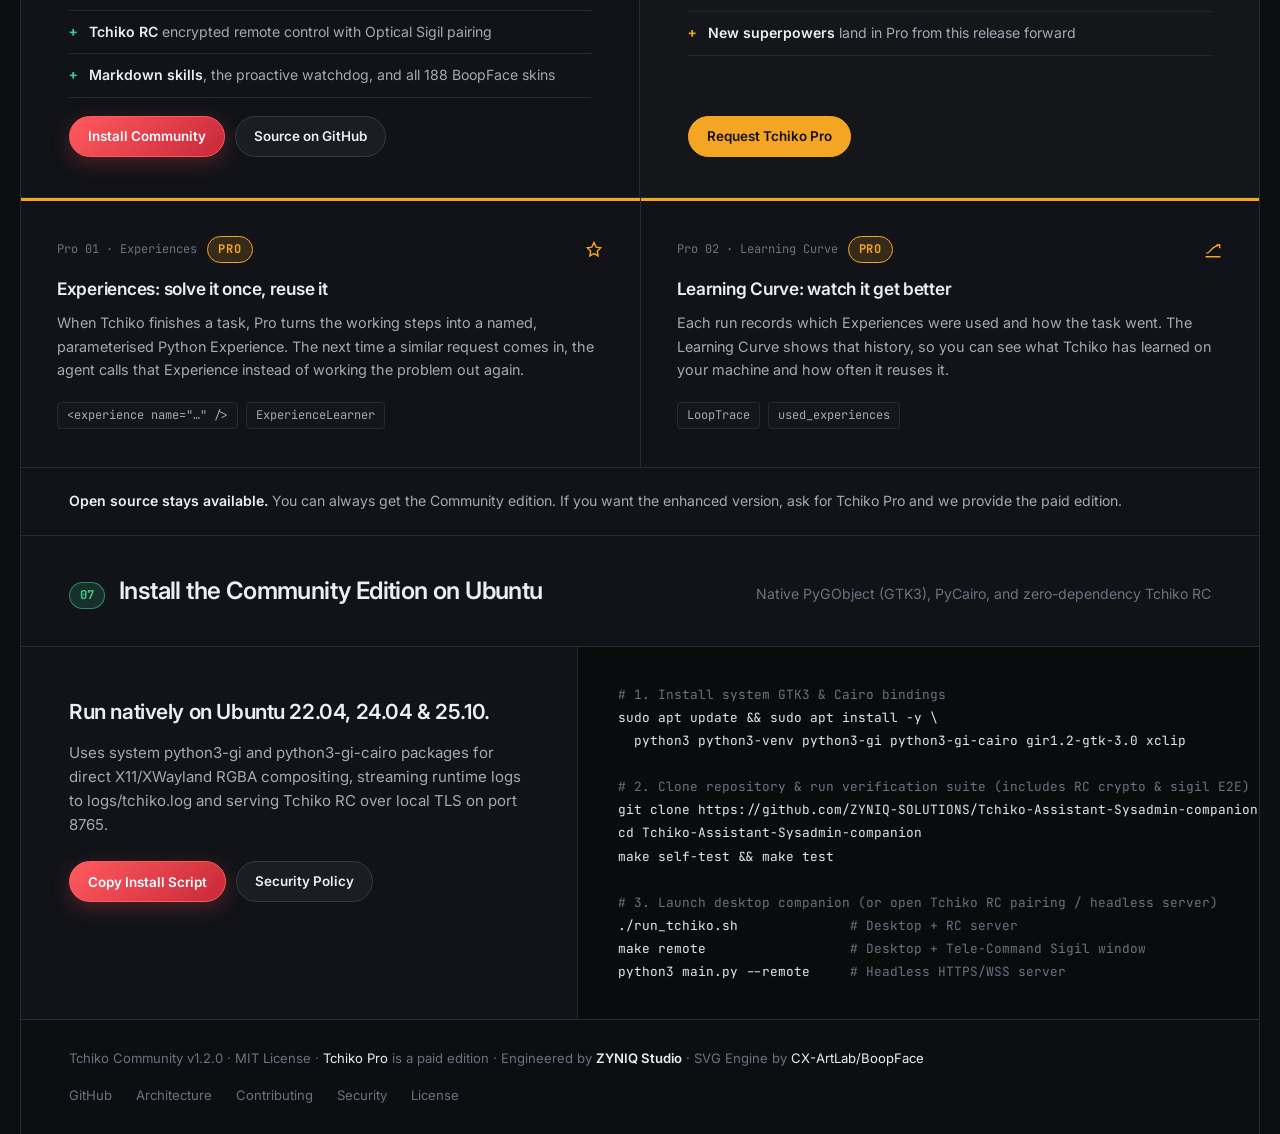
==== commit 18c16fdf: "feat(landing): rebuild responsive layout mobile-first Phone layout is now the base, with tablet (641" ====
--- a/landing/index.html
+++ b/landing/index.html
@@ -136,22 +136,27 @@
     .topbar-inner {
       max-width: 1240px;
       margin: 0 auto;
-      height: 64px;
-      padding: 0 32px;
+      padding: 0 16px;
       display: flex;
       align-items: center;
       justify-content: space-between;
       border-left: 1px solid var(--line);
       border-right: 1px solid var(--line);
+      min-height: 52px;
+      flex-wrap: wrap;
+      gap: 0 8px;
     }
 
     .brand {
       display: flex;
       align-items: center;
-      gap: 12px;
+      gap: 8px;
       font-weight: 600;
       font-size: 0.98rem;
       letter-spacing: -0.02em;
+      min-width: 0;
+      min-height: 52px;
+      white-space: nowrap;
     }
 
     .brand-boop {
@@ -173,15 +178,36 @@
       background: var(--panel);
       padding: 2px 8px;
       border-radius: 4px;
+      display: none;
     }
 
     .nav-links {
       display: flex;
       align-items: center;
-      gap: 32px;
+      gap: 22px;
       font-size: 0.86rem;
       font-weight: 500;
       color: var(--text-dim);
+      order: 3;
+      flex: 0 0 calc(100% + 32px);
+      margin: 0 -16px;
+      padding: 0 16px;
+      overflow-x: auto;
+      white-space: nowrap;
+      border-top: 1px solid var(--line);
+      scrollbar-width: none;
+      -webkit-overflow-scrolling: touch;
+    }
+
+    .nav-links::-webkit-scrollbar {
+      display: none;
+    }
+
+    .nav-links a {
+      display: inline-flex;
+      align-items: center;
+      flex-shrink: 0;
+      min-height: 42px;
     }
 
     .nav-links a:hover {
@@ -191,7 +217,21 @@
     .nav-cta {
       display: flex;
       align-items: center;
-      gap: 10px;
+      gap: 8px;
+      flex-shrink: 0;
+    }
+
+    .nav-cta .btn {
+      padding: 0 14px;
+    }
+
+    .nav-cta .nav-github,
+    .wide-only {
+      display: none;
+    }
+
+    #theme-btn {
+      gap: 0.3em;
     }
 
     .btn {
@@ -199,7 +239,7 @@
       align-items: center;
       justify-content: center;
       gap: 8px;
-      padding: 9px 18px;
+      padding: 0 18px;
       border-radius: 999px;
       font-size: 0.84rem;
       font-weight: 600;
@@ -208,6 +248,8 @@
       background: var(--panel-alt);
       color: var(--text);
       transition: all 0.16s ease;
+      min-height: 44px;
+      font-family: inherit;
     }
 
     .btn:hover {
@@ -235,17 +277,17 @@
 
     .hero-split {
       display: grid;
-      grid-template-columns: 1.15fr 0.85fr;
+      grid-template-columns: minmax(0, 1fr);
       border-bottom: 1px solid var(--line);
     }
 
     .hero-left {
       min-width: 0;
-      padding: 64px 48px;
-      border-right: 1px solid var(--line);
+      padding: 36px 20px;
       display: flex;
       flex-direction: column;
       justify-content: center;
+      border-bottom: 1px solid var(--line);
     }
 
     .eyebrow-badge {
@@ -254,13 +296,13 @@
       align-self: flex-start;
       gap: 10px;
       font-family: var(--mono);
-      font-size: 0.74rem;
+      font-size: 0.75rem;
       font-weight: 600;
       color: var(--text);
       background: var(--panel-alt);
       border: 1px solid rgba(62, 207, 142, 0.65);
-      padding: 6px 16px;
-      border-radius: 999px;
+      padding: 8px 14px;
+      border-radius: 14px;
       box-shadow: 0 6px 22px rgba(0, 0, 0, 0.35);
       margin-bottom: 24px;
     }
@@ -272,10 +314,11 @@
       background: var(--green);
       box-shadow: 0 0 10px var(--green);
       display: inline-block;
+      flex-shrink: 0;
     }
 
     .hero-left h1 {
-      font-size: clamp(2.35rem, 3.8vw, 3.45rem);
+      font-size: clamp(2rem, 9vw, 2.75rem);
       font-weight: 800;
       line-height: 1.12;
       letter-spacing: -0.035em;
@@ -286,7 +329,7 @@
     .hero-left h1 span {
       display: inline-block;
       margin-top: 10px;
-      padding: 4px 18px 8px;
+      padding: 4px 14px 8px;
       border-radius: 16px;
       background: linear-gradient(135deg, var(--crimson-bright) 0%, #9b23ea 100%);
       color: #ffffff;
@@ -295,7 +338,7 @@
     }
 
     .hero-lead {
-      font-size: 1.02rem;
+      font-size: 1rem;
       color: var(--text-dim);
       max-width: 540px;
       line-height: 1.7;
@@ -326,11 +369,12 @@
     .hero-cli-body {
       padding: 16px 18px;
       font-family: var(--mono);
-      font-size: 0.8rem;
+      font-size: 0.78rem;
       line-height: 1.75;
       color: var(--green);
       overflow-x: auto;
-      white-space: pre;
+      white-space: pre-wrap;
+      overflow-wrap: anywhere;
     }
 
     .hero-cli-body .prompt-sign {
@@ -345,23 +389,28 @@
       gap: 12px;
     }
 
+    .hero-actions .btn {
+      flex: 1 1 auto;
+    }
+
+    .hero-actions .btn-accent {
+      flex-basis: 100%;
+    }
+
     /* Clean 4-cell metrics strip */
     .metrics-strip {
       display: grid;
-      grid-template-columns: repeat(4, 1fr);
-      background: var(--panel);
+      grid-template-columns: repeat(2, minmax(0, 1fr));
+      background: var(--line);
+      gap: 1px;
     }
 
     .metric-cell {
-      padding: 24px 36px;
-      border-right: 1px solid var(--line);
+      padding: 16px 20px;
       display: flex;
       flex-direction: column;
       gap: 4px;
-    }
-
-    .metric-cell:last-child {
-      border-right: none;
+      background: var(--panel);
     }
 
     .metric-cell small {
@@ -372,7 +421,7 @@
 
     .metric-cell strong {
       font-family: var(--mono);
-      font-size: 1.25rem;
+      font-size: 1rem;
       font-weight: 600;
       color: var(--text);
     }
@@ -390,11 +439,13 @@
       display: flex;
       align-items: center;
       justify-content: space-between;
-      padding: 14px 22px;
+      padding: 10px 20px;
       border-bottom: 1px solid var(--line);
       font-size: 0.8rem;
       font-weight: 500;
       color: var(--text-dim);
+      gap: 10px;
+      flex-wrap: wrap;
     }
 
     .inst-controls-top {
@@ -404,14 +455,18 @@
 
     .inst-btn {
       font-family: var(--mono);
-      font-size: 0.72rem;
-      padding: 5px 11px;
+      font-size: 0.75rem;
+      padding: 0 12px;
       background: var(--panel-alt);
       border: 1px solid var(--line-strong);
       color: var(--text);
       cursor: pointer;
       border-radius: 5px;
       transition: all 0.15s ease;
+      min-height: 40px;
+      display: inline-flex;
+      align-items: center;
+      justify-content: center;
     }
 
     .inst-btn:hover {
@@ -454,20 +509,23 @@
     }
 
     .viewport-roundness input[type="range"] {
-      width: 64px;
+      width: 84px;
       accent-color: var(--crimson);
       cursor: pointer;
+      height: 28px;
     }
 
     .viewport-caption {
       position: absolute;
       bottom: 10px;
-      font-size: 0.74rem;
+      font-size: 0.75rem;
       color: var(--stage-muted);
+      padding: 0 12px;
+      text-align: center;
     }
 
     .workbench-console {
-      padding: 18px 22px;
+      padding: 16px 20px;
       border-bottom: 1px solid var(--line);
       background: var(--shell-bg);
       display: flex;
@@ -518,8 +576,9 @@
       padding: 6px 4px;
       color: var(--text);
       font-family: var(--mono);
-      font-size: 0.82rem;
+      font-size: 1rem;
       outline: none;
+      min-height: 36px;
     }
 
     .prompt-bus input:focus {
@@ -529,20 +588,20 @@
     .readout-presets {
       display: flex;
       flex-wrap: wrap;
-      gap: 6px;
+      gap: 8px;
     }
 
     /* Clean 6-button state bar */
     .state-matrix {
       display: grid;
-      grid-template-columns: repeat(6, 1fr);
+      grid-template-columns: repeat(3, 1fr);
       background: var(--line);
       gap: 1px;
     }
 
     .emo-chip {
       font-family: var(--mono);
-      font-size: 0.72rem;
+      font-size: 0.75rem;
       padding: 11px 6px;
       text-align: center;
       background: var(--panel);
@@ -550,6 +609,7 @@
       color: var(--text-dim);
       cursor: pointer;
       transition: background 0.15s ease, color 0.15s ease;
+      min-height: 44px;
     }
 
     .emo-chip:hover {
@@ -570,16 +630,18 @@
       align-items: baseline;
       justify-content: space-between;
       flex-wrap: wrap;
-      gap: 16px;
-      padding: 36px 48px;
+      gap: 10px 16px;
+      padding: 28px 20px;
       border-bottom: 1px solid var(--line);
       background: var(--shell-bg);
+      scroll-margin-top: 96px;
     }
 
     .sec-bar-left {
       display: flex;
       align-items: baseline;
-      gap: 14px;
+      gap: 12px;
+      min-width: 0;
     }
 
     .sec-index {
@@ -591,12 +653,14 @@
       padding: 3px 10px;
       border-radius: 999px;
       font-weight: 700;
+      flex-shrink: 0;
     }
 
     .sec-bar h2 {
-      font-size: 1.5rem;
+      font-size: 1.25rem;
       font-weight: 600;
       letter-spacing: -0.025em;
+      line-height: 1.3;
     }
 
     .sec-bar p {
@@ -607,14 +671,15 @@
     /* ── SECTION 01: 5-TIER PIPELINE & REPL ─────────────────────────────── */
     .pipeline-grid {
       display: grid;
-      grid-template-columns: 0.92fr 1.08fr;
+      grid-template-columns: minmax(0, 1fr);
       border-bottom: 1px solid var(--line);
     }
 
     .tier-selector {
-      border-right: 1px solid var(--line);
       display: flex;
       flex-direction: column;
+      border-bottom: 1px solid var(--line);
+      min-width: 0;
     }
 
     .tier-row {
@@ -622,10 +687,11 @@
       background: transparent;
       border: none;
       border-bottom: 1px solid var(--line);
-      padding: 22px 36px;
+      padding: 18px 20px;
       cursor: pointer;
       color: var(--text);
       transition: background 0.15s ease;
+      font-family: inherit;
     }
 
     .tier-row:last-child {
@@ -646,6 +712,7 @@
       align-items: center;
       justify-content: space-between;
       margin-bottom: 6px;
+      gap: 12px;
     }
 
     .tier-row-head strong {
@@ -655,11 +722,13 @@
 
     .latency-tag {
       font-family: var(--mono);
-      font-size: 0.7rem;
+      font-size: 0.75rem;
       color: var(--green);
       background: var(--green-soft);
       padding: 2px 8px;
       border-radius: 4px;
+      white-space: nowrap;
+      flex-shrink: 0;
     }
 
     .tier-row p {
@@ -671,28 +740,31 @@
       background: var(--code-bg);
       display: flex;
       flex-direction: column;
+      min-width: 0;
     }
 
     .repl-header {
       display: flex;
       align-items: center;
       justify-content: space-between;
-      padding: 12px 24px;
+      padding: 12px 20px;
       border-bottom: 1px solid rgba(255, 255, 255, 0.08);
       font-family: var(--mono);
       font-size: 0.74rem;
       color: #8b95a7;
+      gap: 12px;
     }
 
     .repl-body {
-      padding: 28px;
+      padding: 20px;
       font-family: var(--mono);
-      font-size: 0.8rem;
+      font-size: 0.78rem;
       line-height: 1.75;
       color: #dce2ec;
       white-space: pre-wrap;
       overflow-x: auto;
       flex: 1;
+      overflow-wrap: anywhere;
     }
 
     .t-prompt { color: var(--green); }
@@ -703,20 +775,21 @@
     /* ── SECTION 02: ARCHITECTURAL SUBSYSTEMS GRID ──────────────────────── */
     .spec-grid {
       display: grid;
-      grid-template-columns: repeat(3, 1fr);
+      grid-template-columns: minmax(0, 1fr);
       border-bottom: 1px solid var(--line);
+      gap: 1px;
+      background: var(--line);
     }
 
     .spec-cell {
-      padding: 38px 36px;
-      border-right: 1px solid var(--line);
-      border-bottom: 1px solid var(--line);
+      padding: 28px 20px;
       background: var(--shell-bg);
       display: flex;
       flex-direction: column;
       justify-content: space-between;
       gap: 20px;
       transition: background 0.18s ease, box-shadow 0.18s ease;
+      min-width: 0;
     }
 
     .spec-cell:hover {
@@ -736,21 +809,14 @@
     .spec-cell:nth-child(5) .spec-cell-top svg { stroke: var(--amber); }
     .spec-cell:nth-child(6) .spec-cell-top svg { stroke: var(--green); }
 
-    .spec-cell:nth-child(3n) {
-      border-right: none;
-    }
-
-    .spec-cell:nth-last-child(-n+3) {
-      border-bottom: none;
-    }
-
     .spec-cell-top {
       display: flex;
       align-items: center;
       justify-content: space-between;
       font-family: var(--mono);
-      font-size: 0.74rem;
+      font-size: 0.75rem;
       color: var(--text-muted);
+      gap: 12px;
     }
 
     .spec-cell-top svg {
@@ -759,6 +825,7 @@
       stroke: var(--crimson);
       fill: none;
       stroke-width: 1.7;
+      flex-shrink: 0;
     }
 
     .spec-cell h3 {
@@ -783,49 +850,42 @@
 
     .code-tag {
       font-family: var(--mono);
-      font-size: 0.72rem;
+      font-size: 0.75rem;
       padding: 3px 9px;
       background: var(--panel);
       border: 1px solid var(--line);
       color: var(--text-dim);
       border-radius: 4px;
+      overflow-wrap: anywhere;
     }
 
     /* ── SECTION 03: BOOPFACE SPECIMEN MATRIX ───────────────────────────── */
     .specimen-grid {
       display: grid;
-      grid-template-columns: repeat(4, 1fr);
+      grid-template-columns: repeat(2, minmax(0, 1fr));
       border-bottom: 1px solid var(--line);
+      gap: 1px;
+      background: var(--line);
     }
 
     .specimen-cell {
-      padding: 28px 20px 20px;
-      border-right: 1px solid var(--line);
-      border-bottom: 1px solid var(--line);
+      padding: 20px 14px 16px;
       display: flex;
       flex-direction: column;
       align-items: center;
-      gap: 16px;
+      gap: 12px;
       cursor: pointer;
       background: var(--shell-bg);
       transition: background 0.15s ease;
     }
 
-    .specimen-cell:nth-child(4n) {
-      border-right: none;
-    }
-
-    .specimen-cell:nth-last-child(-n+4) {
-      border-bottom: none;
-    }
-
     .specimen-cell:hover {
       background: var(--panel);
     }
 
     .specimen-stage {
       width: 100%;
-      height: 136px;
+      height: 112px;
       border-radius: 16px;
       background: radial-gradient(circle at 50% 45%, #202430 0%, #14161b 100%);
       border: 1.5px solid var(--line-strong);
@@ -854,9 +914,11 @@
       width: 100%;
       display: flex;
       justify-content: space-between;
-      align-items: center;
+      align-items: flex-start;
       font-size: 0.82rem;
       color: var(--text-muted);
+      flex-direction: column;
+      gap: 2px;
     }
 
     .specimen-meta strong {
@@ -866,34 +928,36 @@
 
     .specimen-meta span {
       font-family: var(--mono);
-      font-size: 0.72rem;
+      font-size: 0.75rem;
     }
 
     /* ── SECTION 04: GTK3 STUDIO & 6-STAGE CRASH DOCTOR ─────────────────── */
     .studio-split {
       display: grid;
-      grid-template-columns: 1fr 1fr;
+      grid-template-columns: minmax(0, 1fr);
       border-bottom: 1px solid var(--line);
     }
 
     .studio-pane {
-      padding: 40px 48px;
-      border-right: 1px solid var(--line);
+      padding: 32px 20px;
+      border-bottom: 1px solid var(--line);
+      min-width: 0;
     }
 
     .studio-pane:last-child {
-      border-right: none;
       background: var(--panel);
+      border-bottom: none;
     }
 
     .pane-label {
       font-family: var(--mono);
-      font-size: 0.74rem;
+      font-size: 0.75rem;
       text-transform: uppercase;
       letter-spacing: 0.06em;
       color: var(--text-muted);
       margin-bottom: 18px;
       display: block;
+      line-height: 1.5;
     }
 
     .telemetry-bars {
@@ -916,6 +980,7 @@
       font-size: 0.82rem;
       font-weight: 500;
       margin-bottom: 8px;
+      gap: 12px;
     }
 
     .t-bar-track {
@@ -934,10 +999,19 @@
       width: 100%;
       border-collapse: collapse;
       font-size: 0.84rem;
+      display: block;
+    }
+
+    .doctor-table tbody {
+      display: block;
     }
 
     .doctor-table tr {
       border-bottom: 1px solid var(--line);
+      display: grid;
+      grid-template-columns: 32px minmax(0, 1fr);
+      gap: 2px 0;
+      padding: 12px 0;
     }
 
     .doctor-table tr:last-child {
@@ -945,25 +1019,25 @@
     }
 
     .doctor-table td {
-      padding: 12px 8px;
+      padding: 0;
       vertical-align: top;
+      display: block;
     }
 
     .doctor-table td:first-child {
       font-family: var(--mono);
       color: var(--crimson);
       font-weight: 600;
-      width: 36px;
     }
 
     .doctor-table td:nth-child(2) {
       color: var(--text);
       font-weight: 600;
-      width: 140px;
     }
 
     .doctor-table td:nth-child(3) {
       color: var(--text-dim);
+      grid-column: 2;
     }
 
     /* ── TCHIKO RC & OPTICAL SIGIL SHOWCASE ─────────────────────────────── */
@@ -975,7 +1049,7 @@
       background-size: 20px 20px, 100% 100%;
       border: 1px solid var(--line-strong);
       border-radius: 8px;
-      padding: 24px 20px 18px;
+      padding: 34px 14px 14px;
       display: flex;
       flex-direction: column;
       align-items: center;
@@ -990,9 +1064,13 @@
       top: 10px;
       left: 14px;
       font-family: var(--mono);
-      font-size: 0.68rem;
+      font-size: 0.7rem;
       color: var(--text-muted);
       letter-spacing: 0.08em;
+      right: 14px;
+      white-space: nowrap;
+      overflow: hidden;
+      text-overflow: ellipsis;
     }
 
     .rc-sigil-ring-wrap {
@@ -1017,13 +1095,14 @@
       display: flex;
       align-items: center;
       justify-content: space-between;
-      gap: 12px;
+      gap: 8px 12px;
       padding: 10px 14px;
       background: var(--panel);
       border: 1px solid var(--line);
       border-radius: 6px;
       font-family: var(--mono);
       font-size: 0.78rem;
+      flex-wrap: wrap;
     }
 
     .rc-safety-digits {
@@ -1049,41 +1128,43 @@
     /* ── SECTION 06: EDITIONS (COMMUNITY · PRO) ─────────────────────────── */
     .edition-grid {
       display: grid;
-      grid-template-columns: 1fr 1fr;
+      grid-template-columns: minmax(0, 1fr);
       border-bottom: 1px solid var(--line);
     }
 
     .edition-cell {
-      padding: 40px 48px;
-      border-right: 1px solid var(--line);
+      padding: 32px 20px;
       background: var(--shell-bg);
       display: flex;
       flex-direction: column;
       gap: 18px;
       box-shadow: inset 0 3px 0 var(--green);
+      border-bottom: 1px solid var(--line);
+      min-width: 0;
     }
 
     .edition-cell.is-pro {
-      border-right: none;
       background: var(--panel);
       box-shadow: inset 0 3px 0 var(--amber);
+      border-bottom: none;
     }
 
     .edition-top {
       display: flex;
       align-items: center;
       justify-content: space-between;
-      gap: 12px;
+      gap: 8px 12px;
       font-family: var(--mono);
-      font-size: 0.74rem;
+      font-size: 0.75rem;
       text-transform: uppercase;
       letter-spacing: 0.06em;
       color: var(--text-muted);
+      flex-wrap: wrap;
     }
 
     .edition-tag {
       font-family: var(--mono);
-      font-size: 0.7rem;
+      font-size: 0.75rem;
       font-weight: 700;
       letter-spacing: 0.08em;
       text-transform: uppercase;
@@ -1102,7 +1183,7 @@
     }
 
     .edition-cell h3 {
-      font-size: 1.5rem;
+      font-size: 1.35rem;
       font-weight: 600;
       letter-spacing: -0.025em;
     }
@@ -1152,6 +1233,10 @@
       flex-wrap: wrap;
     }
 
+    .edition-actions .btn {
+      flex: 1 1 auto;
+    }
+
     .btn-pro {
       background: var(--amber);
       border-color: var(--amber);
@@ -1166,17 +1251,14 @@
 
     .pro-grid {
       display: grid;
-      grid-template-columns: 1fr 1fr;
+      grid-template-columns: minmax(0, 1fr);
       border-bottom: 1px solid var(--line);
+      gap: 1px;
+      background: var(--line);
     }
 
     .pro-grid .spec-cell {
       box-shadow: inset 0 3px 0 var(--amber);
-      border-bottom: none;
-    }
-
-    .pro-grid .spec-cell:last-child {
-      border-right: none;
     }
 
     .pro-grid .spec-cell .spec-cell-top svg {
@@ -1190,7 +1272,7 @@
     }
 
     .edition-pledge {
-      padding: 22px 48px;
+      padding: 20px;
       border-bottom: 1px solid var(--line);
       background: var(--shell-bg);
       font-size: 0.88rem;
@@ -1205,13 +1287,14 @@
     /* ── SECTION 07: BUILD & DEPLOYMENT ─────────────────────────────────── */
     .deploy-split {
       display: grid;
-      grid-template-columns: 0.9fr 1.1fr;
+      grid-template-columns: minmax(0, 1fr);
       border-bottom: 1px solid var(--line);
     }
 
     .deploy-info {
-      padding: 48px;
-      border-right: 1px solid var(--line);
+      padding: 32px 20px;
+      border-bottom: 1px solid var(--line);
+      min-width: 0;
     }
 
     .deploy-info h3 {
@@ -1227,97 +1310,355 @@
       margin-bottom: 24px;
     }
 
+    .deploy-info .btn {
+      flex: 1 1 auto;
+    }
+
     .deploy-code {
       background: var(--code-bg);
-      padding: 36px 40px;
+      padding: 24px 20px;
       font-family: var(--mono);
-      font-size: 0.8rem;
+      font-size: 0.76rem;
       line-height: 1.8;
       color: #e2e7f0;
       overflow-x: auto;
+      min-width: 0;
     }
 
     /* ── FOOTER ─────────────────────────────────────────────────────────── */
     footer {
       max-width: 1240px;
       margin: 0 auto;
-      padding: 28px 48px;
+      padding: 24px 20px;
       border-left: 1px solid var(--line);
       border-right: 1px solid var(--line);
       display: flex;
       flex-wrap: wrap;
-      align-items: center;
+      align-items: flex-start;
       justify-content: space-between;
-      gap: 16px;
+      gap: 8px;
       font-size: 0.82rem;
       color: var(--text-muted);
+      flex-direction: column;
     }
 
     .footer-links {
       display: flex;
       flex-wrap: wrap;
-      gap: 24px;
+      gap: 0 24px;
+    }
+
+    .footer-links a {
+      display: inline-flex;
+      align-items: center;
+      min-height: 44px;
     }
 
     .footer-links a:hover {
       color: var(--text);
     }
 
-    @media (max-width: 980px) {
-      .hero-split,
-      .pipeline-grid,
-      .studio-split,
-      .edition-grid,
+    /* ── VERY NARROW PHONES (< 360px) ───────────────────────────────────── */
+    @media (max-width: 359px) {
+      .brand {
+        font-size: 0.9rem;
+      }
+      .nav-cta .btn {
+        padding: 0 11px;
+      }
+    }
+
+    /* ── TABLET AND UP (≥ 641px) ────────────────────────────────────────── */
+    @media (min-width: 641px) {
+      .topbar-inner {
+        padding: 0 24px;
+      }
+      .nav-links {
+        flex-basis: calc(100% + 48px);
+        margin: 0 -24px;
+        padding: 0 24px;
+      }
+      .version-chip {
+        display: inline-block;
+      }
+      .nav-cta .nav-github {
+        display: inline-flex;
+      }
+      .wide-only {
+        display: inline;
+      }
+      .hero-left {
+        padding: 48px 32px;
+      }
+      .hero-actions .btn,
+      .hero-actions .btn-accent,
+      .edition-actions .btn,
+      .deploy-info .btn {
+        flex: 0 0 auto;
+      }
+      .metrics-strip {
+        grid-template-columns: repeat(4, minmax(0, 1fr));
+      }
+      .metric-cell {
+        padding: 20px 24px;
+      }
+      .inst-header,
+      .workbench-console {
+        padding-left: 32px;
+        padding-right: 32px;
+      }
+      .state-matrix {
+        grid-template-columns: repeat(6, 1fr);
+      }
+      .sec-bar {
+        padding: 32px;
+      }
+      .sec-bar h2 {
+        font-size: 1.4rem;
+      }
+      .tier-row {
+        padding: 20px 32px;
+      }
+      .repl-header {
+        padding: 12px 32px;
+      }
+      .repl-body {
+        padding: 24px 32px;
+        font-size: 0.8rem;
+      }
+      .spec-grid,
       .pro-grid,
+      .edition-grid {
+        grid-template-columns: repeat(2, minmax(0, 1fr));
+      }
+      .spec-cell {
+        padding: 32px;
+      }
+      .specimen-grid {
+        grid-template-columns: repeat(4, minmax(0, 1fr));
+      }
+      .specimen-meta {
+        flex-direction: row;
+        align-items: center;
+        gap: 8px;
+      }
+      .studio-pane {
+        padding: 36px 32px;
+      }
+      .doctor-table {
+        display: table;
+      }
+      .doctor-table tbody {
+        display: table-row-group;
+      }
+      .doctor-table tr {
+        display: table-row;
+      }
+      .doctor-table td {
+        display: table-cell;
+        padding: 12px 8px;
+      }
+      .doctor-table td:first-child {
+        width: 36px;
+      }
+      .doctor-table td:nth-child(2) {
+        width: 140px;
+      }
+      .rc-sigil-bay {
+        padding: 24px 20px 18px;
+      }
+      .edition-cell {
+        padding: 36px 32px;
+        border-right: 1px solid var(--line);
+        border-bottom: none;
+      }
+      .edition-cell.is-pro {
+        border-right: none;
+      }
+      .edition-cell h3 {
+        font-size: 1.5rem;
+      }
+      .edition-pledge {
+        padding: 22px 32px;
+      }
+      .deploy-info {
+        padding: 40px 32px;
+      }
+      .deploy-code {
+        padding: 32px;
+        font-size: 0.8rem;
+      }
+      footer {
+        padding: 28px 32px;
+      }
+    }
+
+    /* ── DESKTOP (≥ 981px) ──────────────────────────────────────────────── */
+    @media (min-width: 981px) {
+      .topbar-inner {
+        height: 64px;
+        padding: 0 32px;
+        flex-wrap: nowrap;
+      }
+      .brand {
+        gap: 12px;
+      }
+      .nav-links {
+        order: 0;
+        flex: 0 1 auto;
+        margin: 0;
+        padding: 0;
+        gap: 32px;
+        overflow: visible;
+        border-top: none;
+      }
+      .nav-links a {
+        min-height: 0;
+      }
+      .nav-cta {
+        gap: 10px;
+      }
+      .btn,
+      .nav-cta .btn {
+        padding: 9px 18px;
+        min-height: 0;
+      }
+      .hero-split {
+        grid-template-columns: 1.15fr 0.85fr;
+      }
+      .hero-left {
+        padding: 64px 48px;
+        border-right: 1px solid var(--line);
+        border-bottom: none;
+      }
+      .eyebrow-badge {
+        border-radius: 999px;
+        padding: 6px 16px;
+      }
+      .hero-left h1 {
+        font-size: clamp(2.35rem, 3.8vw, 3.45rem);
+      }
+      .hero-left h1 span {
+        padding: 4px 18px 8px;
+      }
+      .hero-lead {
+        font-size: 1.02rem;
+      }
+      .hero-cli-body {
+        white-space: pre;
+        overflow-wrap: normal;
+        font-size: 0.8rem;
+      }
+      .metric-cell {
+        padding: 24px 36px;
+      }
+      .metric-cell strong {
+        font-size: 1.25rem;
+      }
+      .inst-header {
+        padding: 14px 22px;
+      }
+      .inst-btn {
+        padding: 5px 11px;
+        min-height: 0;
+      }
+      .viewport-roundness input[type="range"] {
+        width: 64px;
+        height: auto;
+      }
+      .workbench-console {
+        padding: 18px 22px;
+      }
+      .prompt-bus input {
+        font-size: 0.82rem;
+        min-height: 0;
+      }
+      .readout-presets {
+        gap: 6px;
+      }
+      .emo-chip {
+        min-height: 0;
+      }
+      .sec-bar {
+        padding: 36px 48px;
+        gap: 16px;
+        scroll-margin-top: 64px;
+      }
+      .sec-bar-left {
+        gap: 14px;
+      }
+      .sec-bar h2 {
+        font-size: 1.5rem;
+        line-height: inherit;
+      }
+      .pipeline-grid {
+        grid-template-columns: 0.92fr 1.08fr;
+      }
+      .tier-selector {
+        border-right: 1px solid var(--line);
+        border-bottom: none;
+      }
+      .tier-row {
+        padding: 22px 36px;
+      }
+      .repl-header {
+        padding: 12px 24px;
+      }
+      .repl-body {
+        padding: 28px;
+      }
+      .spec-grid {
+        grid-template-columns: repeat(3, minmax(0, 1fr));
+      }
+      .spec-cell {
+        padding: 38px 36px;
+      }
+      .specimen-cell {
+        padding: 28px 20px 20px;
+        gap: 16px;
+      }
+      .specimen-stage {
+        height: 136px;
+      }
+      .studio-split {
+        grid-template-columns: repeat(2, minmax(0, 1fr));
+      }
+      .studio-pane {
+        padding: 40px 48px;
+        border-right: 1px solid var(--line);
+        border-bottom: none;
+      }
+      .studio-pane:last-child {
+        border-right: none;
+      }
+      .edition-cell {
+        padding: 40px 48px;
+      }
+      .edition-pledge {
+        padding: 22px 48px;
+      }
       .deploy-split {
-        grid-template-columns: 1fr;
-      }
-      .edition-cell {
-        border-right: none;
-        border-bottom: 1px solid var(--line);
-        padding: 36px 24px;
-      }
-      .edition-cell.is-pro {
+        grid-template-columns: minmax(0, 0.9fr) minmax(0, 1.1fr);
+      }
+      .deploy-info {
+        padding: 48px;
+        border-right: 1px solid var(--line);
         border-bottom: none;
       }
-      .pro-grid .spec-cell:first-child {
-        border-bottom: 1px solid var(--line);
-      }
-      .edition-pledge {
-        padding: 20px 24px;
-      }
-      .hero-left,
-      .tier-selector,
-      .studio-pane,
-      .deploy-info {
-        border-right: none;
-        border-bottom: 1px solid var(--line);
-        padding: 36px 24px;
-      }
-      .sec-bar {
-        padding: 28px 24px;
-      }
-      .metrics-strip {
-        grid-template-columns: repeat(2, 1fr);
-      }
-      .metric-cell:nth-child(2) {
-        border-right: none;
-      }
-      .metric-cell:nth-child(1),
-      .metric-cell:nth-child(2) {
-        border-bottom: 1px solid var(--line);
-      }
-      .spec-grid {
-        grid-template-columns: 1fr;
-      }
-      .spec-cell {
-        border-right: none;
-      }
-      .specimen-grid {
-        grid-template-columns: repeat(2, 1fr);
-      }
-      .nav-links {
-        display: none;
+      .deploy-code {
+        padding: 36px 40px;
+      }
+      footer {
+        padding: 28px 48px;
+        flex-direction: row;
+        align-items: center;
+        gap: 16px;
+      }
+      .footer-links {
+        gap: 24px;
+      }
+      .footer-links a {
+        min-height: 0;
       }
     }
   </style>
@@ -1345,10 +1686,8 @@
       </nav>
 
       <div class="nav-cta">
-        <button type="button" class="btn" onclick="toggleTheme()" id="theme-btn" title="Switch Light / Slate Theme">
-          Light Mode
-        </button>
-        <a href="https://github.com/ZYNIQ-SOLUTIONS/Tchiko-Assistant-Sysadmin-companion" target="_blank" rel="noopener noreferrer" class="btn">
+        <button type="button" class="btn" onclick="toggleTheme()" id="theme-btn" title="Switch Light / Slate Theme"><span id="theme-label">Light</span><span class="wide-only">Mode</span></button>
+        <a href="https://github.com/ZYNIQ-SOLUTIONS/Tchiko-Assistant-Sysadmin-companion" target="_blank" rel="noopener noreferrer" class="btn nav-github">
           GitHub
         </a>
         <a href="#deploy" class="btn btn-accent">Install</a>
@@ -2023,13 +2362,13 @@
 
     window.toggleTheme = function () {
       const root = document.documentElement;
-      const btn = document.getElementById('theme-btn');
+      const btn = document.getElementById('theme-label');
       if (root.getAttribute('data-theme') === 'light') {
         root.removeAttribute('data-theme');
-        btn.textContent = 'Light Mode';
+        btn.textContent = 'Light';
       } else {
         root.setAttribute('data-theme', 'light');
-        btn.textContent = 'Slate Mode';
+        btn.textContent = 'Slate';
       }
     };
 
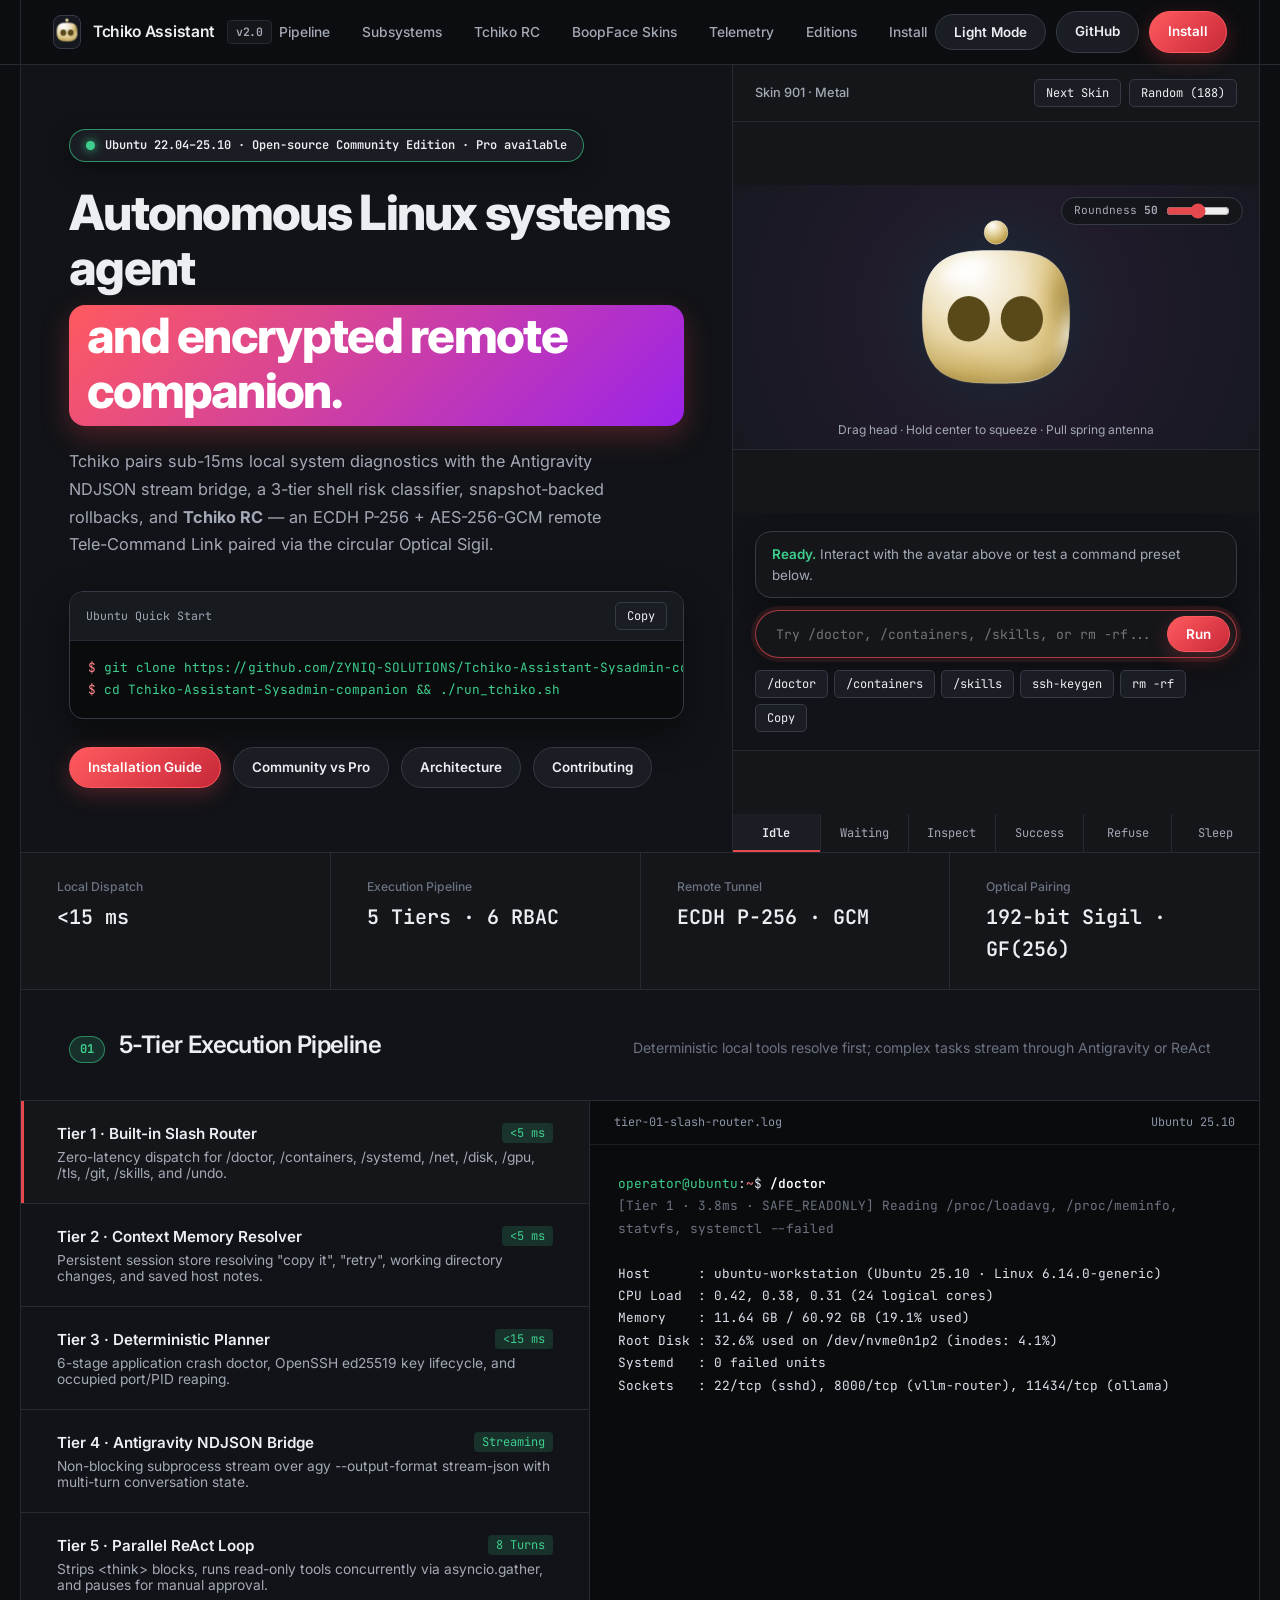
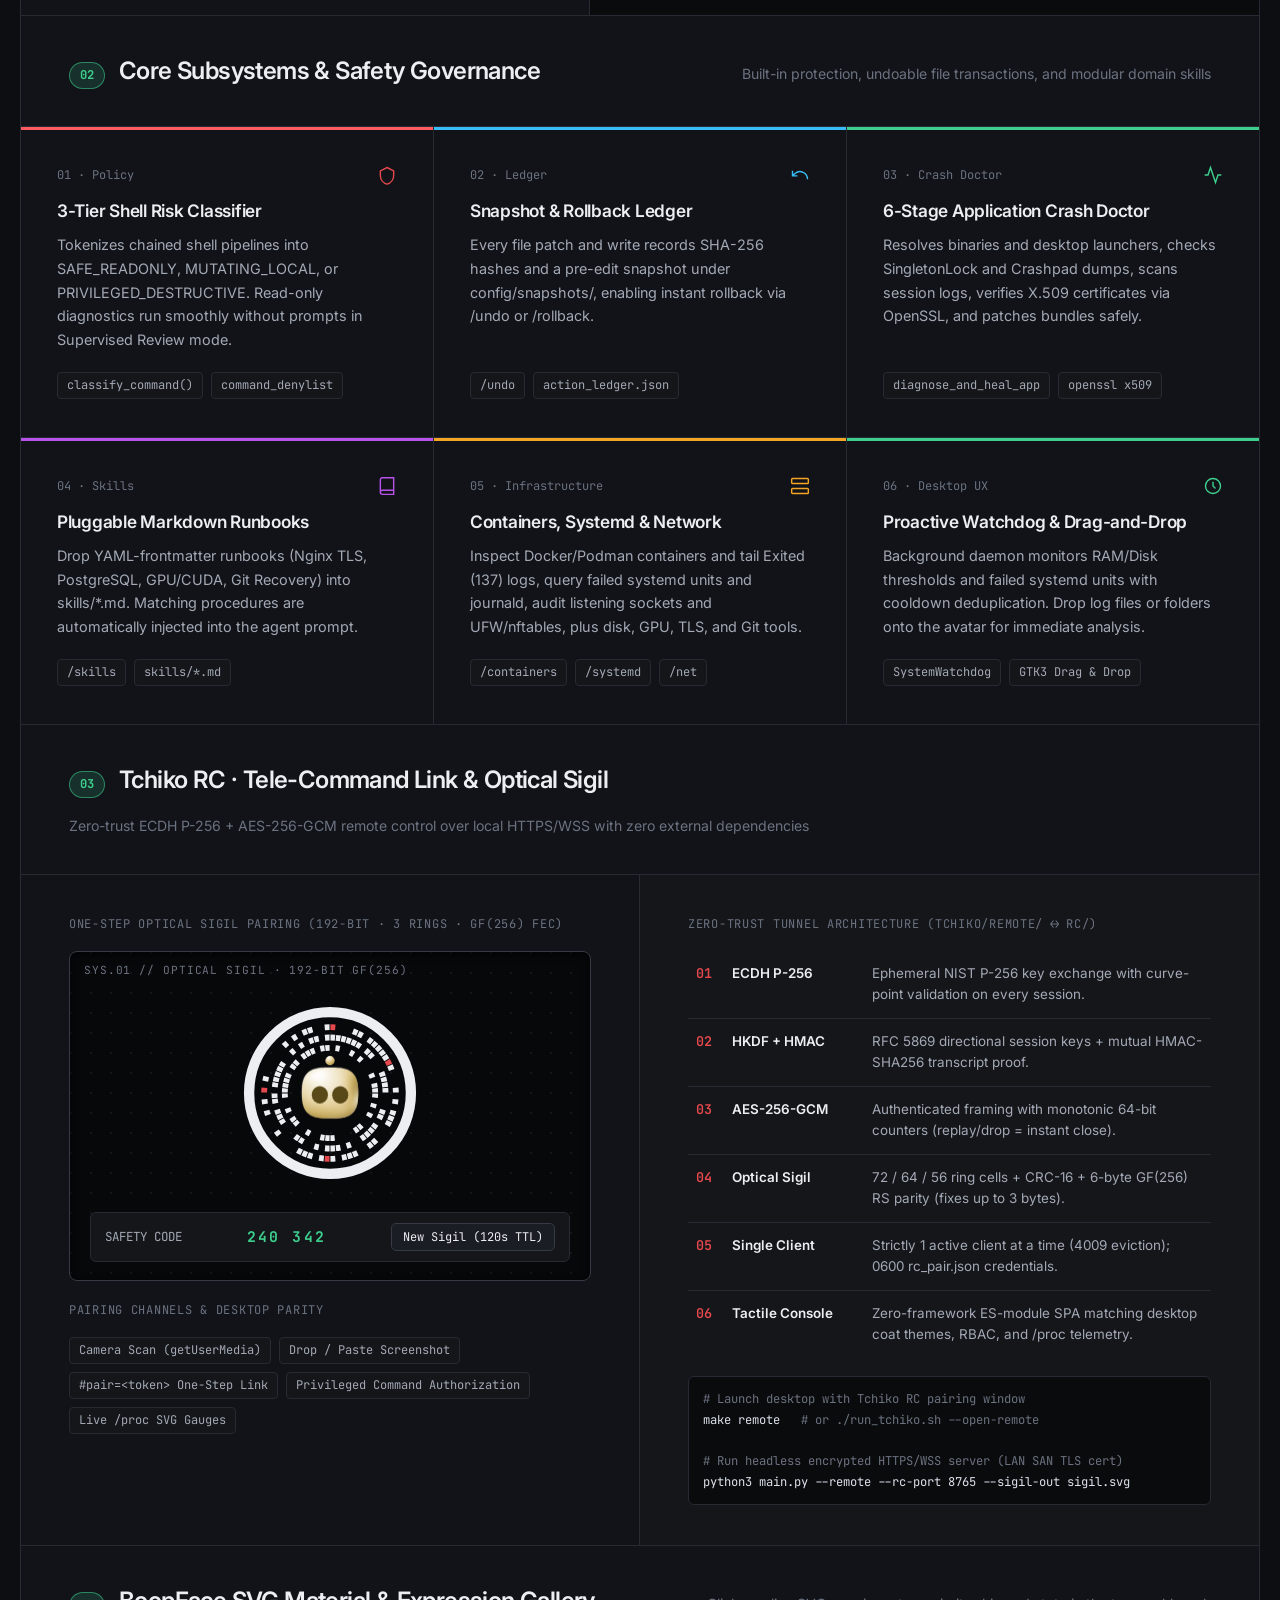
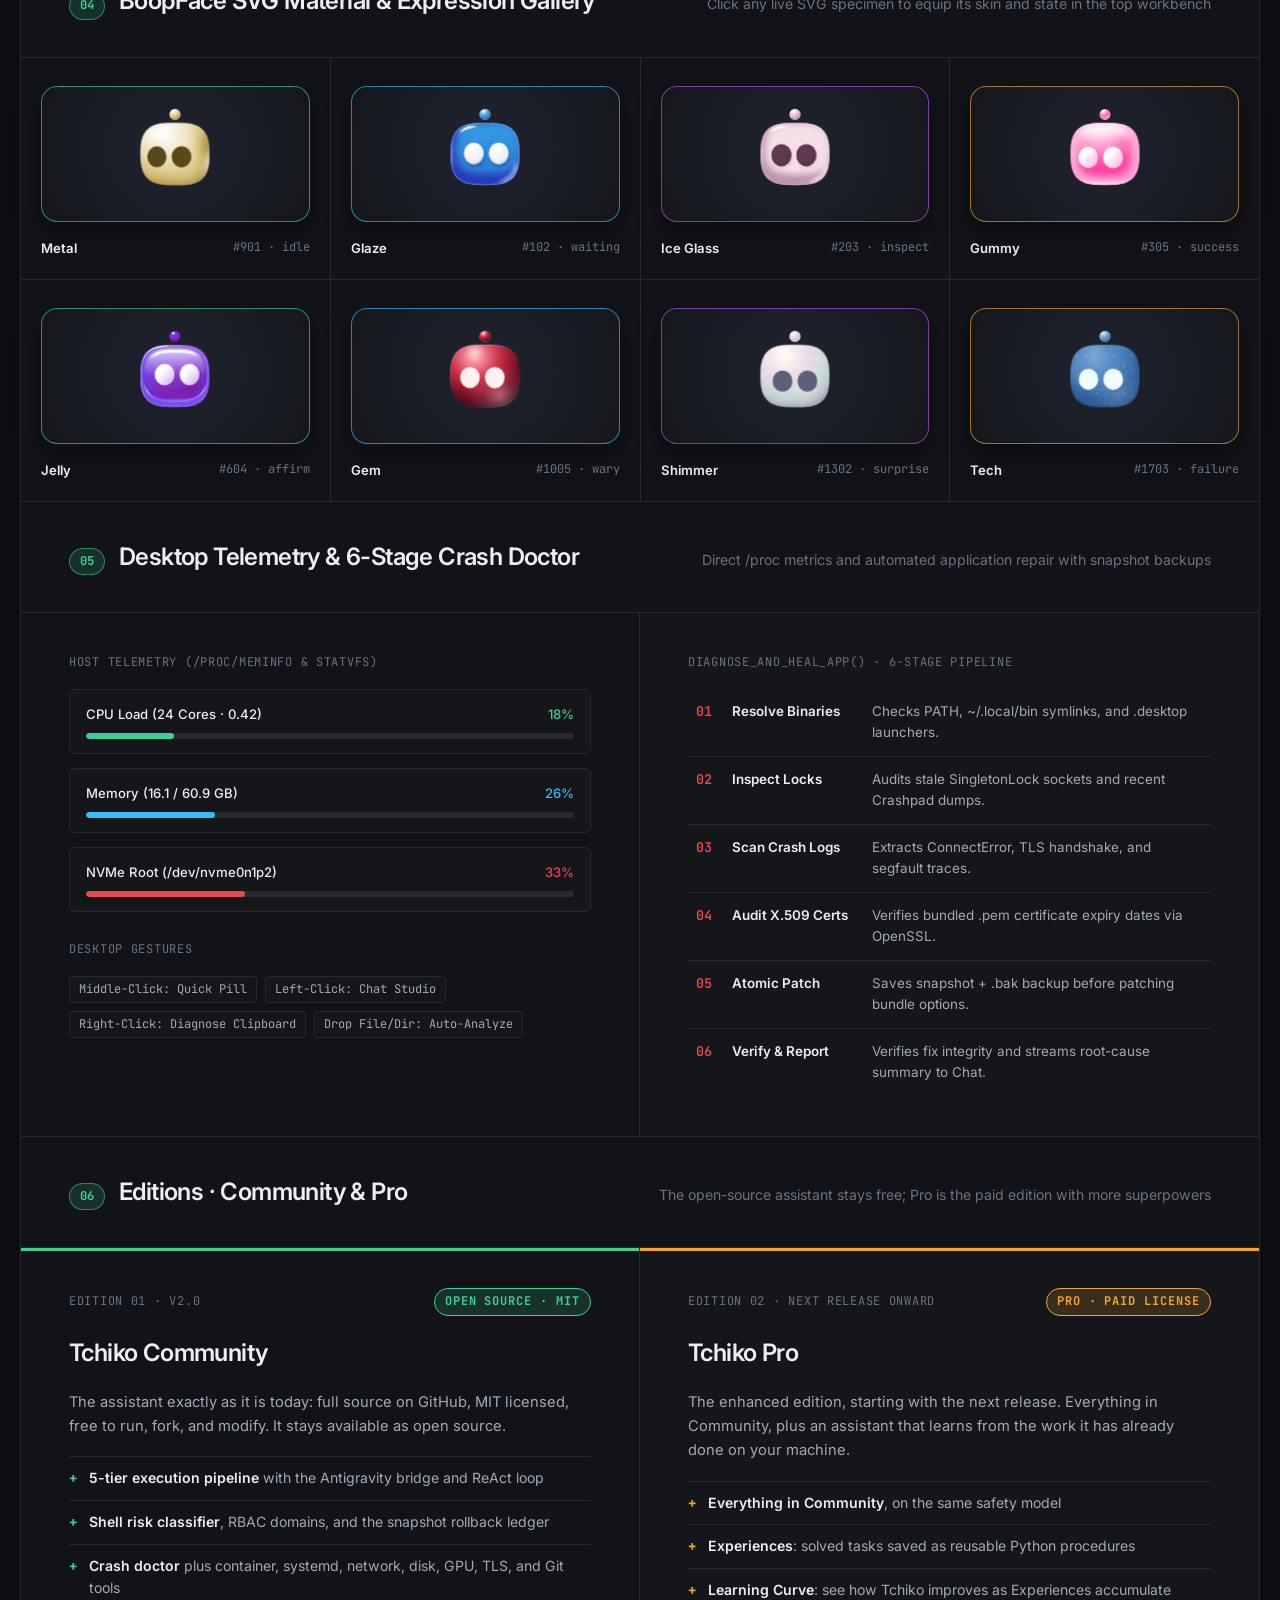
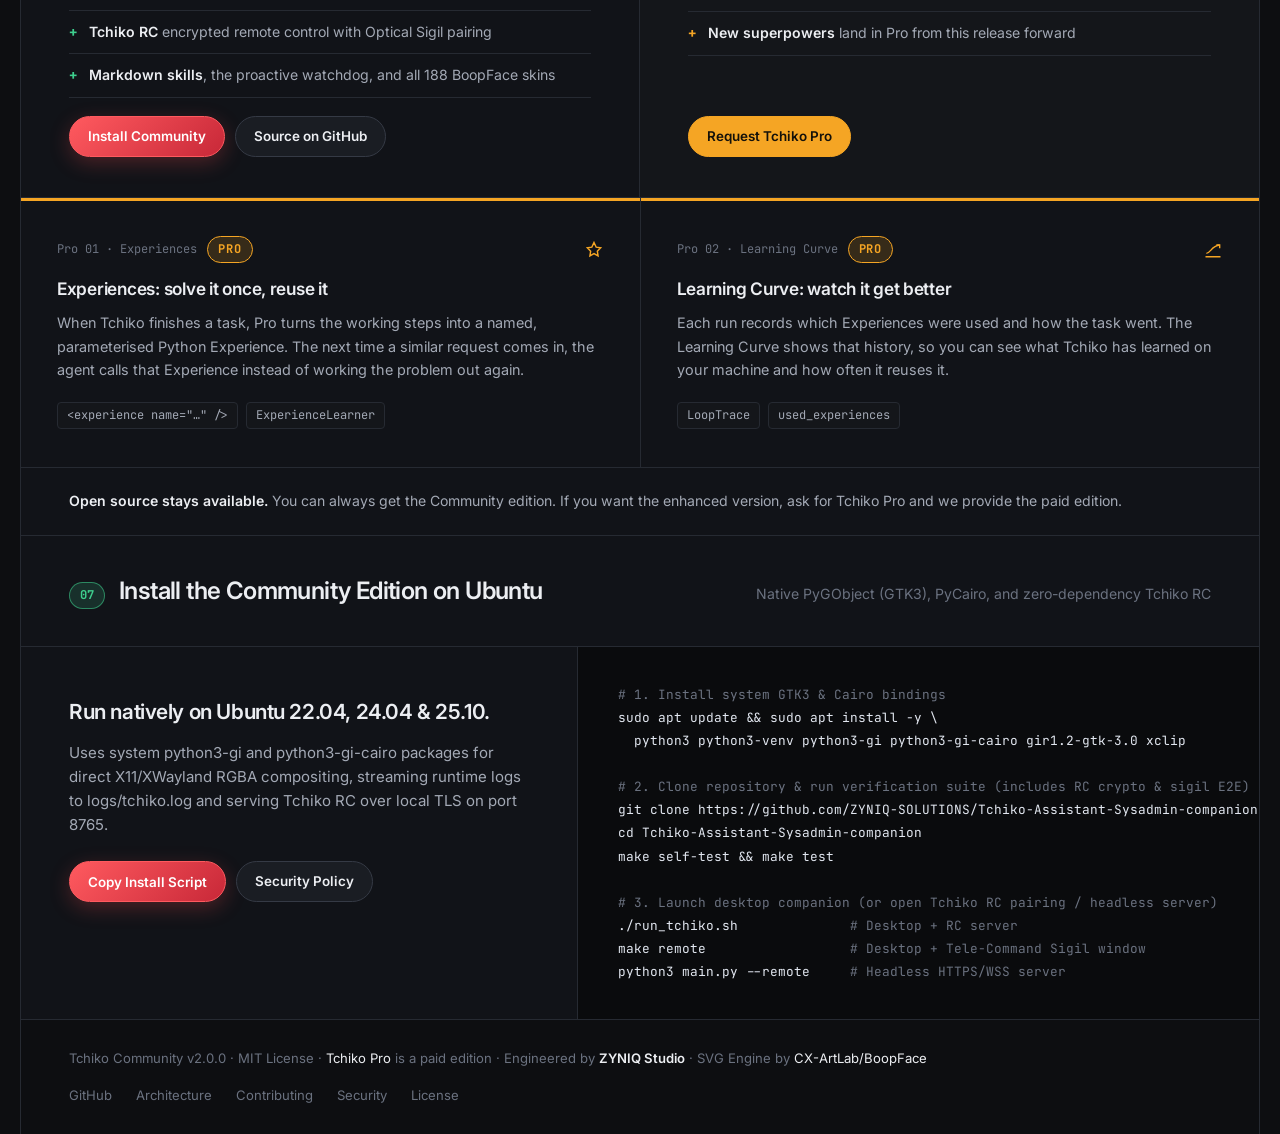
==== commit c62c01f9: "release: v2.0.0 headless container image, release pipeline, and RC QR pairing - Add a multi-arch hea" ====
--- a/landing/index.html
+++ b/landing/index.html
@@ -1672,7 +1672,7 @@
           <boop-face size="26" color="#131620" skin="901" motion="reduce" press-squeeze="false" antenna-drag="false"></boop-face>
         </span>
         <span>Tchiko Assistant</span>
-        <span class="version-chip">v1.2</span>
+        <span class="version-chip">v2.0</span>
       </a>
 
       <nav class="nav-links" aria-label="Primary">
@@ -2213,7 +2213,7 @@
     <section class="edition-grid">
       <article class="edition-cell">
         <div class="edition-top">
-          <span>Edition 01 · v1.2</span>
+          <span>Edition 01 · v2.0</span>
           <span class="edition-tag">Open Source · MIT</span>
         </div>
         <h3>Tchiko Community</h3>
@@ -2335,7 +2335,7 @@
 
   <footer>
     <div>
-      Tchiko Community v1.2.0 · MIT License · <a href="#editions" style="color:var(--text);">Tchiko Pro</a> is a paid edition · Engineered by <a href="https://zyniq.studio" target="_blank" rel="noopener noreferrer" style="color:var(--text);font-weight:600;">ZYNIQ Studio</a> · SVG Engine by <a href="https://github.com/CX-ArtLab/BoopFace" target="_blank" rel="noopener noreferrer" style="color:var(--text);">CX-ArtLab/BoopFace</a>
+      Tchiko Community v2.0.0 · MIT License · <a href="#editions" style="color:var(--text);">Tchiko Pro</a> is a paid edition · Engineered by <a href="https://zyniq.studio" target="_blank" rel="noopener noreferrer" style="color:var(--text);font-weight:600;">ZYNIQ Studio</a> · SVG Engine by <a href="https://github.com/CX-ArtLab/BoopFace" target="_blank" rel="noopener noreferrer" style="color:var(--text);">CX-ArtLab/BoopFace</a>
     </div>
     <div class="footer-links">
       <a href="https://github.com/ZYNIQ-SOLUTIONS/Tchiko-Assistant-Sysadmin-companion" target="_blank" rel="noopener noreferrer">GitHub</a>
